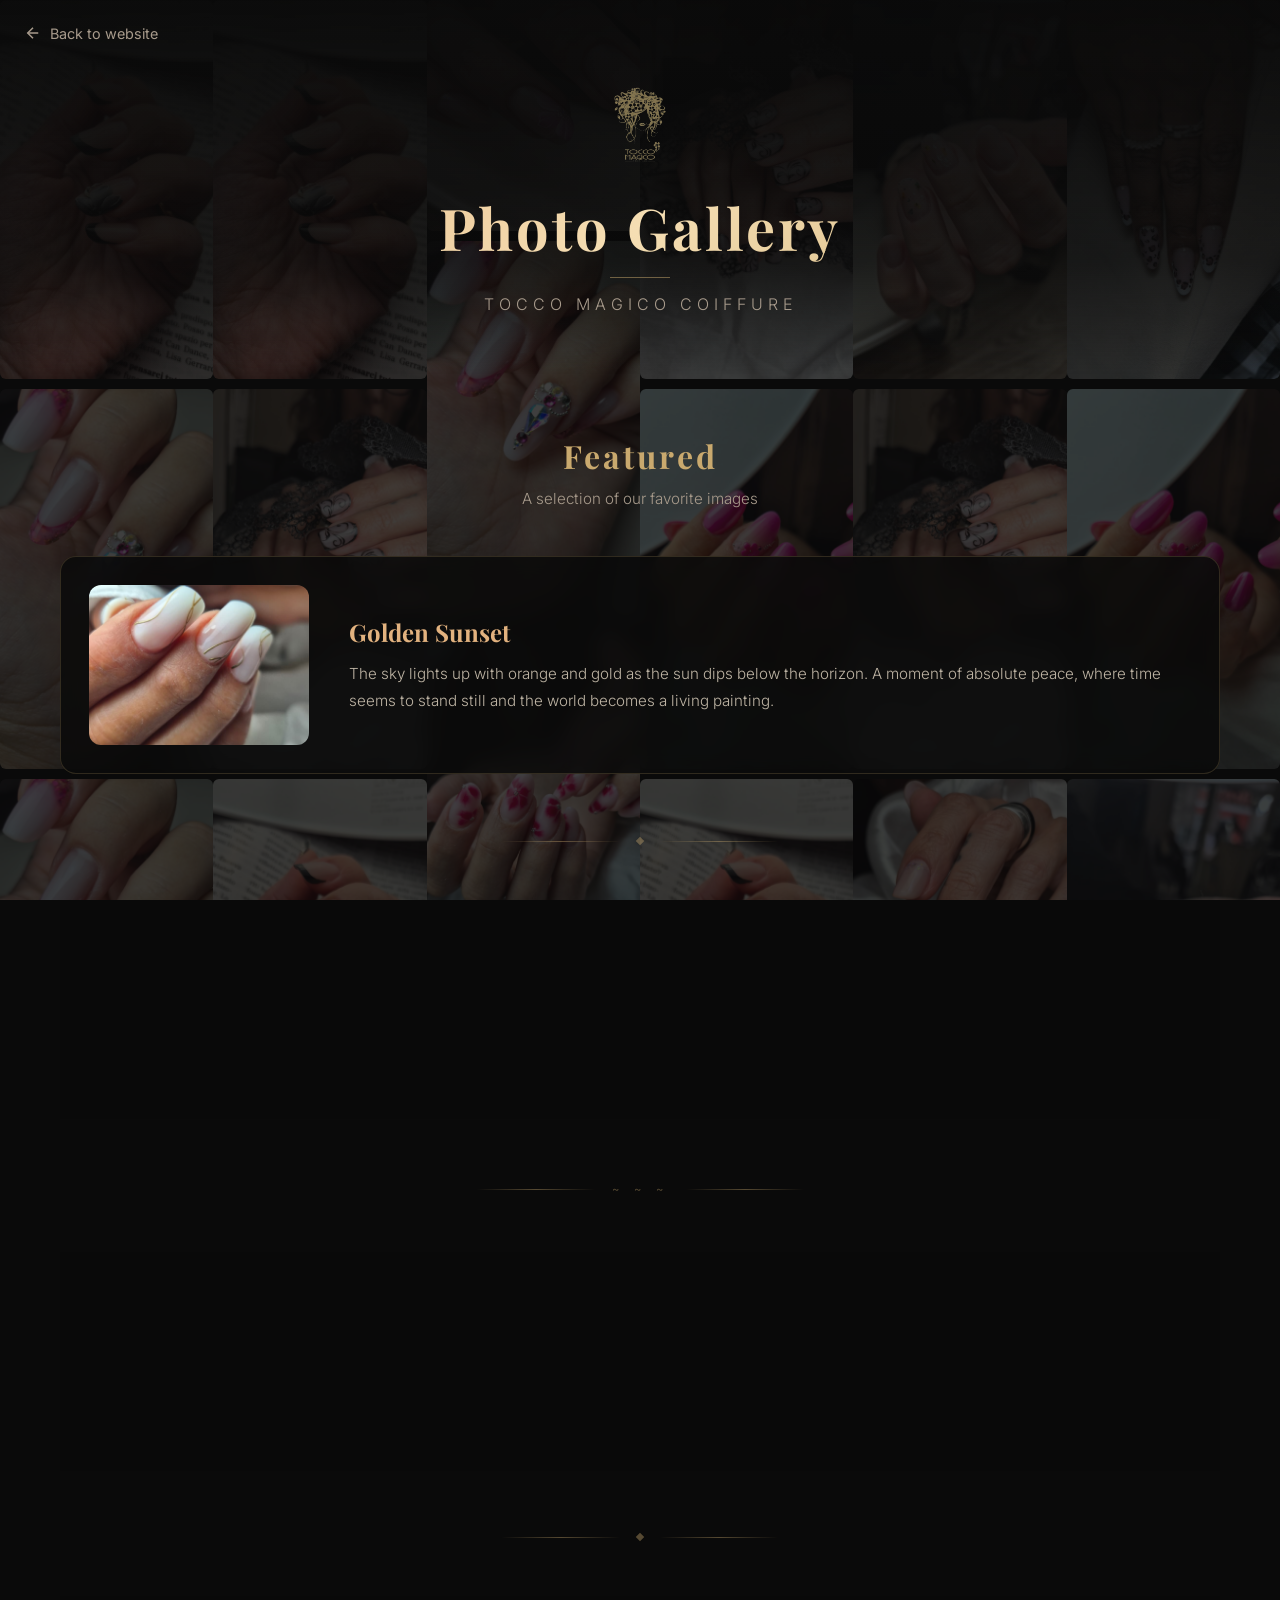
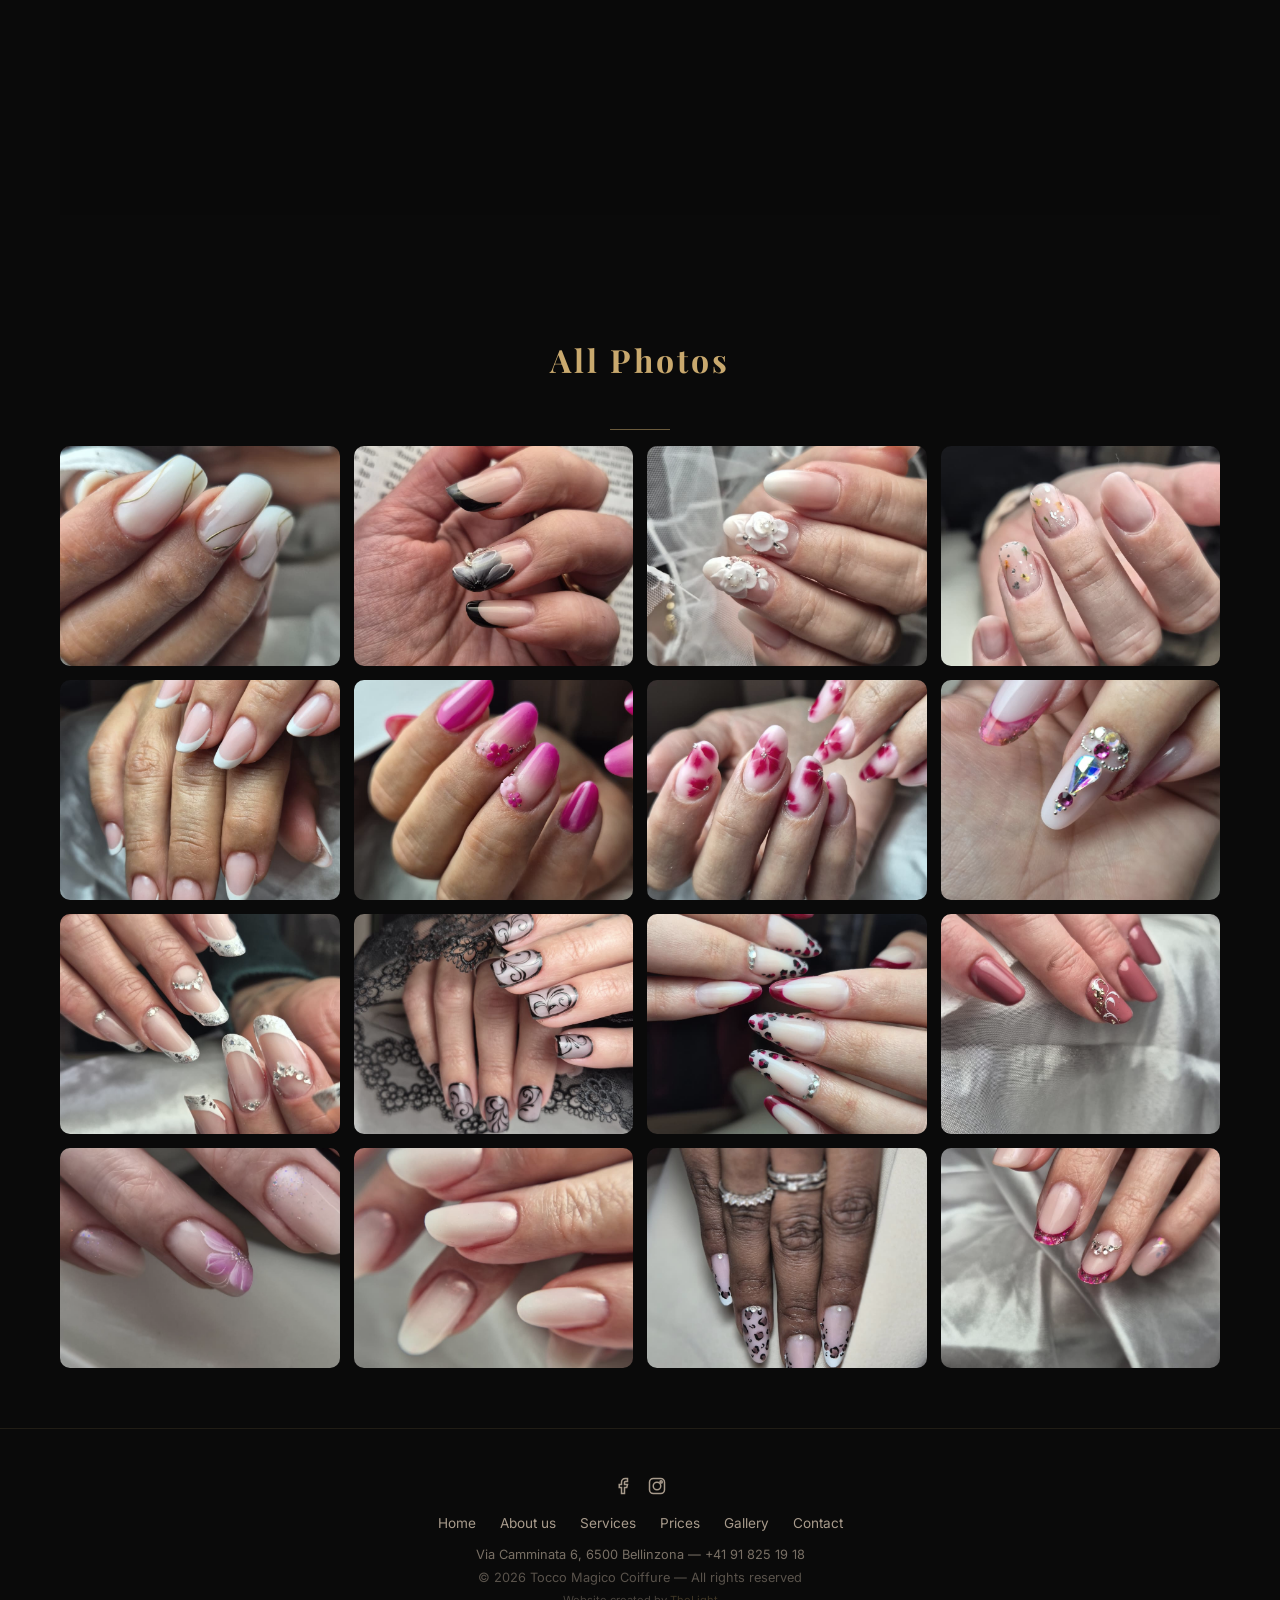
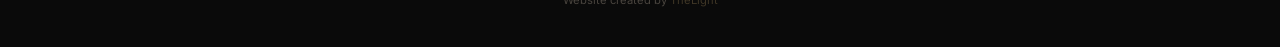
==== index.html @ 4f3b4fbc "Update index.html" ====
<!DOCTYPE html>
<html lang="it">
<head>
<meta charset="UTF-8">
<meta name="viewport" content="width=device-width, initial-scale=1.0">
<title>Tocco Magico — Galleria Foto</title>
<meta name="description" content="Galleria fotografica di Tocco Magico Coiffure a Bellinzona. Scopri i nostri lavori, tagli, colori e acconciature.">
<link rel="icon" type="image/png" sizes="32x32" href="IMG/favicon-32.png">
<link rel="icon" type="image/png" href="IMG/favicon.png">
<style>
  @import url('https://fonts.googleapis.com/css2?family=Playfair+Display:wght@400;700&family=Inter:wght@300;400;600&display=swap');

  :root {
    --primary: #c9a96e;
    --primary-light: #e2b27f;
    --bg-dark: #0a0a0a;
    --text-light: #f0ece2;
    --text-muted: #a89b8c;
    --card-bg: rgba(10,10,10,0.85);
    --border-gold: rgba(201,169,110,0.2);
  }

  * { margin: 0; padding: 0; box-sizing: border-box; }

  html { scroll-behavior: smooth; }

  body {
    background: var(--bg-dark);
    color: var(--text-light);
    font-family: 'Inter', sans-serif;
    overflow-x: hidden;
  }

  a { color: var(--primary); text-decoration: none; }
  a:hover { color: var(--primary-light); }

  /* ── SFONDO ANIMATO CONTINUO ── */
  .bg-scroll {
    position: fixed;
    top: 0; left: 0;
    width: 100%; height: 100%;
    z-index: 0;
    overflow: hidden;
    opacity: 0.22;
  }

  .bg-scroll .col {
    position: absolute;
    top: 0;
    display: flex;
    flex-direction: column;
    gap: 10px;
  }

  .bg-scroll .col .scroll-track {
    display: flex;
    flex-direction: column;
    gap: 10px;
    animation: cascadeDown linear infinite;
  }

  .bg-scroll .col .scroll-track img {
    width: 100%;
    border-radius: 6px;
    display: block;
  }

  @keyframes cascadeDown {
    0%   { transform: translateY(0); }
    100% { transform: translateY(-50%); }
  }

  /* ── HEADER ── */
  header {
    position: relative;
    z-index: 10;
    text-align: center;
    padding: 80px 20px 60px;
    background: linear-gradient(180deg, rgba(10,10,10,0.97) 0%, rgba(10,10,10,0.6) 70%, transparent 100%);
  }

  .back-link {
    position: absolute;
    top: 24px;
    left: 24px;
    display: inline-flex;
    align-items: center;
    gap: 8px;
    font-size: 0.9rem;
    font-weight: 400;
    color: var(--text-muted);
    transition: color 0.3s ease;
    z-index: 20;
  }

  .back-link:hover { color: var(--primary-light); }

  .back-link svg {
    width: 18px;
    height: 18px;
    transition: transform 0.3s ease;
  }

  .back-link:hover svg { transform: translateX(-3px); }

  header .logo-sm {
    width: 60px;
    margin-bottom: 16px;
    opacity: 0.8;
  }

  header h1 {
    font-family: 'Playfair Display', serif;
    font-size: 3.6rem;
    letter-spacing: 3px;
    background: linear-gradient(135deg, var(--primary-light), #f5deb3, var(--primary));
    -webkit-background-clip: text;
    -webkit-text-fill-color: transparent;
    background-clip: text;
    margin-bottom: 12px;
  }

  header p {
    font-size: 1rem;
    font-weight: 300;
    color: var(--text-muted);
    letter-spacing: 5px;
    text-transform: uppercase;
  }

  /* ── SEZIONE FEATURED ── */
  .featured {
    position: relative;
    z-index: 10;
    max-width: 1200px;
    margin: 0 auto;
    padding: 60px 20px 20px;
  }

  .section-title {
    font-family: 'Playfair Display', serif;
    font-size: 2rem;
    color: var(--primary);
    margin-bottom: 48px;
    text-align: center;
    letter-spacing: 3px;
  }

  .section-divider {
    display: block;
    width: 60px;
    height: 1px;
    background: var(--primary);
    margin: 0 auto 16px;
    opacity: 0.5;
  }

  .section-subtitle {
    text-align: center;
    color: var(--text-muted);
    font-size: 0.95rem;
    font-weight: 300;
    margin-top: -36px;
    margin-bottom: 48px;
  }

  .card {
    display: flex;
    align-items: center;
    gap: 40px;
    margin-bottom: 64px;
    background: var(--card-bg);
    border: 1px solid var(--border-gold);
    border-radius: 16px;
    padding: 28px;
    backdrop-filter: blur(10px);
    transition: transform 0.4s ease, box-shadow 0.4s ease;
  }

  .card:hover {
    transform: translateY(-4px);
    box-shadow: 0 20px 60px rgba(201,169,110,0.1);
  }

  .card:nth-child(even) { flex-direction: row-reverse; }

  .card img {
    width: 220px;
    height: 160px;
    object-fit: cover;
    border-radius: 12px;
    flex-shrink: 0;
  }

  .card-text h3 {
    font-family: 'Playfair Display', serif;
    font-size: 1.5rem;
    color: var(--primary-light);
    margin-bottom: 12px;
  }

  .card-text p {
    font-weight: 300;
    line-height: 1.8;
    color: #bfb5a5;
    font-size: 0.95rem;
  }

  /* ── SEPARATORI TRA LE CARD ── */
  .card-separator {
    display: flex;
    align-items: center;
    justify-content: center;
    gap: 16px;
    margin: 8px 0 56px;
    opacity: 0.4;
  }

  .card-separator .sep-line {
    flex: 1;
    max-width: 120px;
    height: 1px;
    background: linear-gradient(90deg, transparent, var(--primary), transparent);
  }

  .card-separator .sep-icon {
    color: var(--primary);
    font-size: 0.7rem;
    letter-spacing: 6px;
    text-transform: uppercase;
    font-family: 'Inter', sans-serif;
  }

  .card-separator .sep-diamond {
    width: 6px;
    height: 6px;
    background: var(--primary);
    transform: rotate(45deg);
    flex-shrink: 0;
  }

  /* ── SEZIONE GRIGLIA ── */
  .grid-section {
    position: relative;
    z-index: 10;
    max-width: 1200px;
    margin: 0 auto;
    padding: 40px 20px 60px;
  }

  .grid {
    display: grid;
    grid-template-columns: repeat(auto-fill, minmax(250px, 1fr));
    gap: 14px;
  }

  .grid img {
    width: 100%;
    height: 220px;
    object-fit: cover;
    border-radius: 10px;
    cursor: pointer;
    transition: transform 0.3s ease, filter 0.3s ease;
    filter: saturate(0.8);
  }

  .grid img:hover {
    transform: scale(1.03);
    filter: saturate(1.1);
  }

  /* ── LIGHTBOX ── */
  .lightbox {
    display: none;
    position: fixed;
    top: 0; left: 0;
    width: 100%; height: 100%;
    background: rgba(0,0,0,0.92);
    z-index: 1000;
    justify-content: center;
    align-items: center;
    cursor: pointer;
  }

  .lightbox.active { display: flex; }

  .lightbox img {
    max-width: 90%;
    max-height: 90vh;
    border-radius: 8px;
    box-shadow: 0 0 60px rgba(0,0,0,0.5);
  }

  .lightbox-close {
    position: absolute;
    top: 24px;
    right: 32px;
    background: none;
    border: none;
    color: var(--text-light);
    font-size: 2.4rem;
    cursor: pointer;
    line-height: 1;
    transition: color 0.3s ease;
  }

  .lightbox-close:hover { color: var(--primary); }

  /* ── FOOTER ── */
  footer {
    position: relative;
    z-index: 10;
    text-align: center;
    padding: 48px 20px 32px;
    border-top: 1px solid rgba(201,169,110,0.12);
    background: rgba(10,10,10,0.9);
  }

  footer p {
    font-size: 0.8rem;
    color: var(--text-muted);
    opacity: 0.7;
    margin-bottom: 8px;
  }

  footer .footer-links {
    display: flex;
    justify-content: center;
    gap: 24px;
    margin: 16px 0;
    flex-wrap: wrap;
  }

  footer .footer-links a {
    font-size: 0.85rem;
    color: var(--text-muted);
    transition: color 0.3s ease;
  }

  footer .footer-links a:hover { color: var(--primary-light); }

  footer .social-links {
    display: flex;
    justify-content: center;
    gap: 16px;
    margin-bottom: 16px;
  }

  footer .social-links a {
    color: var(--text-muted);
    transition: color 0.3s ease;
  }

  footer .social-links a:hover { color: var(--primary); }

  /* ── LANG SELECTOR ── */
  .lang-selector { display:flex; gap:4px; align-items:center; justify-content:center; margin-top:20px; }
  .lang-btn {
    background: rgba(255,255,255,0.06);
    border: 1px solid rgba(255,255,255,0.1);
    color: var(--text-muted);
    font-size: 0.75rem;
    padding: 5px 10px;
    border-radius: 50px;
    cursor: pointer;
    transition: all 0.3s ease;
  }
  .lang-btn:hover { border-color: var(--primary); color: var(--primary); }
  .lang-btn.active { background: rgba(201,169,110,0.15); border-color: var(--primary); color: var(--primary); }

  /* ── RESPONSIVE ── */
  @media (max-width: 768px) {
    header h1 { font-size: 2.2rem; }
    header { padding: 100px 20px 40px; }
    .card { flex-direction: column !important; padding: 16px; gap: 20px; }
    .card img { width: 100%; height: 180px; }
    .back-link { top: 16px; left: 16px; }
  }
</style>
</head>
<body>

<!-- SFONDO ANIMATO -->
<div class="bg-scroll" id="bgScroll"></div>

<!-- HEADER -->
<header>
  <a href="index.html#gallery" class="back-link">
    <svg viewBox="0 0 24 24" fill="none" stroke="currentColor" stroke-width="2"><path d="M19 12H5"/><polyline points="12 19 5 12 12 5"/></svg>
    <span data-i18n="gallery_back">Torna al sito</span>
  </a>
  <img src="IMG/logo-gold.png" alt="Tocco Magico" class="logo-sm">
  <h1 data-i18n="gallery_page_title">Galleria Foto</h1>
  <span class="section-divider"></span>
  <p data-i18n="gallery_subtitle">Tocco Magico Coiffure</p>
</header>

<!-- FOTO IN EVIDENZA -->
<section class="featured">
  <h2 class="section-title" data-i18n="gallery_featured_title">In Evidenza</h2>
  <p class="section-subtitle" data-i18n="gallery_featured_desc">Una selezione delle nostre immagini preferite</p>

  <div class="card">
    <img src="IMG/tramonto-01.jpg" alt="Tramonto dorato">
    <div class="card-text">
      <h3 data-i18n="gallery_card1_title">Tramonto Dorato</h3>
      <p data-i18n="gallery_card1_desc">Il cielo si accende di arancione e oro mentre il sole scende oltre l'orizzonte.
         Un momento di pace assoluta, dove il tempo sembra fermarsi e il mondo
         diventa un dipinto vivente.</p>
    </div>
  </div>

  <div class="card-separator">
    <span class="sep-line"></span>
    <span class="sep-diamond"></span>
    <span class="sep-line"></span>
  </div>

  <div class="card">
    <img src="IMG/mare-azzurro-04.jpg" alt="Mare azzurro">
    <div class="card-text">
      <h3 data-i18n="gallery_card2_title">Mare Azzurro Infinito</h3>
      <p data-i18n="gallery_card2_desc">L'acqua cristallina si fonde con il cielo in un infinito di blu.
         Il rumore delle onde racconta storie antiche di vento e sale,
         regalando una serenità che solo il mare sa dare.</p>
    </div>
  </div>

  <div class="card-separator">
    <span class="sep-line"></span>
    <span class="sep-icon">~ ~ ~</span>
    <span class="sep-line"></span>
  </div>

  <div class="card">
    <img src="IMG/cielo-stellato-10.jpg" alt="Cielo stellato">
    <div class="card-text">
      <h3 data-i18n="gallery_card3_title">Cielo Stellato</h3>
      <p data-i18n="gallery_card3_desc">Migliaia di stelle punteggiano il buio della notte come diamanti sparsi
         su velluto nero. Ogni luce è un universo lontano, un promemoria
         di quanto siamo piccoli e quanto sia immenso il cosmo.</p>
    </div>
  </div>

  <div class="card-separator">
    <span class="sep-line"></span>
    <span class="sep-diamond"></span>
    <span class="sep-line"></span>
  </div>

  <div class="card">
    <img src="IMG/bosco-verde-08.jpg" alt="Bosco verde">
    <div class="card-text">
      <h3 data-i18n="gallery_card4_title">Nel Cuore del Bosco</h3>
      <p data-i18n="gallery_card4_desc">I raggi di sole filtrano tra le fronde, creando danze di luce e ombra
         sul sentiero. L'aria profuma di muschio e terra bagnata,
         un rifugio naturale lontano dal rumore del mondo.</p>
    </div>
  </div>
</section>

<!-- GRIGLIA TUTTE LE FOTO -->
<section class="grid-section">
  <h2 class="section-title" data-i18n="gallery_grid_title">Tutte le Foto</h2>
  <span class="section-divider"></span>
  <div class="grid" id="grid"></div>
</section>

<!-- LIGHTBOX -->
<div class="lightbox" id="lightbox">
  <button class="lightbox-close" aria-label="Chiudi">&times;</button>
  <img id="lightboxImg" src="" alt="Ingrandita">
</div>

<!-- FOOTER -->
<footer>
  <div class="social-links">
    <a href="https://www.facebook.com/toccomagicocoiffure" target="_blank" rel="noopener" aria-label="Facebook">
      <svg width="18" height="18" viewBox="0 0 24 24" fill="none" stroke="currentColor" stroke-width="2"><path d="M18 2h-3a5 5 0 0 0-5 5v3H7v4h3v8h4v-8h3l1-4h-4V7a1 1 0 0 1 1-1h3z"/></svg>
    </a>
    <a href="https://www.instagram.com/toccomagicocoiffure" target="_blank" rel="noopener" aria-label="Instagram">
      <svg width="18" height="18" viewBox="0 0 24 24" fill="none" stroke="currentColor" stroke-width="2"><rect x="2" y="2" width="20" height="20" rx="5"/><circle cx="12" cy="12" r="5"/><circle cx="17.5" cy="6.5" r="1.5"/></svg>
    </a>
  </div>
  <div class="footer-links">
    <a href="index.html" data-i18n="footer_home">Home</a>
    <a href="index.html#about" data-i18n="footer_about">Chi siamo</a>
    <a href="index.html#services" data-i18n="footer_services">Servizi</a>
    <a href="listing/listino.html" data-i18n="footer_price">Listino</a>
    <a href="index.html#gallery" data-i18n="footer_gallery">Galleria</a>
    <a href="index.html#contact" data-i18n="footer_contact">Contatti</a>
  </div>
  <p>Via Camminata 6, 6500 Bellinzona — +41 91 825 19 18</p>
  <p style="opacity:0.5;" data-i18n="footer_rights_copy">&copy; 2026 Tocco Magico Coiffure — Tutti i diritti riservati</p>
  <p style="margin-top:8px;font-size:0.7rem;opacity:0.4;"><span data-i18n="footer_credit">Sito creato da</span> <a href="https://thelight.ch" target="_blank" rel="noopener" style="color:var(--primary);opacity:0.7;">TheLight</a></p>
</footer>

<script>
  const photos = [
    'IMG/tramonto-01.jpg', 'IMG/paesaggio-02.jpg', 'IMG/citta-notte-03.jpg',
    'IMG/mare-azzurro-04.jpg', 'IMG/montagna-neve-05.jpg', 'IMG/fiore-rosa-06.jpg',
    'IMG/strada-sera-07.jpg', 'IMG/bosco-verde-08.jpg', 'IMG/lago-chiaro-09.jpg',
    'IMG/cielo-stellato-10.jpg', 'IMG/prato-sole-11.jpg', 'IMG/vecchio-ponte-12.jpg',
    'IMG/architettura-13.jpg', 'IMG/giardino-segreto-14.jpg', 'IMG/barca-riposo-15.jpg',
    'IMG/collina-dorata-16.jpg'
  ];

  function buildBgScroll() {
    const container = document.getElementById('bgScroll');
    const numCols = 6;
    const imgsPerSet = 10;

    for (let c = 0; c < numCols; c++) {
      const col = document.createElement('div');
      col.className = 'col';
      col.style.left = (c * (100 / numCols)) + '%';
      col.style.width = (100 / numCols) + '%';

      const track = document.createElement('div');
      track.className = 'scroll-track';
      track.style.animationDuration = (22 + Math.random() * 16) + 's';
      track.style.animationDelay = (-Math.random() * 30) + 's';

      const imgs = [];
      for (let i = 0; i < imgsPerSet; i++) {
        imgs.push(photos[Math.floor(Math.random() * photos.length)]);
      }

      imgs.forEach(src => {
        const img = document.createElement('img');
        img.src = src;
        track.appendChild(img);
      });

      imgs.forEach(src => {
        const img = document.createElement('img');
        img.src = src;
        track.appendChild(img);
      });

      col.appendChild(track);
      container.appendChild(col);
    }
  }

  function buildGrid() {
    const grid = document.getElementById('grid');
    photos.forEach(p => {
      const img = document.createElement('img');
      img.src = p;
      img.alt = p.replace('.jpg','').replace(/-/g,' ');
      img.loading = 'lazy';
      img.onclick = () => {
        document.getElementById('lightboxImg').src = p;
        document.getElementById('lightbox').classList.add('active');
      };
      grid.appendChild(img);
    });
  }

  document.getElementById('lightbox').addEventListener('click', function(e) {
    if (e.target !== document.getElementById('lightboxImg')) {
      this.classList.remove('active');
    }
  });

  buildBgScroll();
  buildGrid();
</script>
<script src="assets/js/lang.js"></script>
</body>
</html>
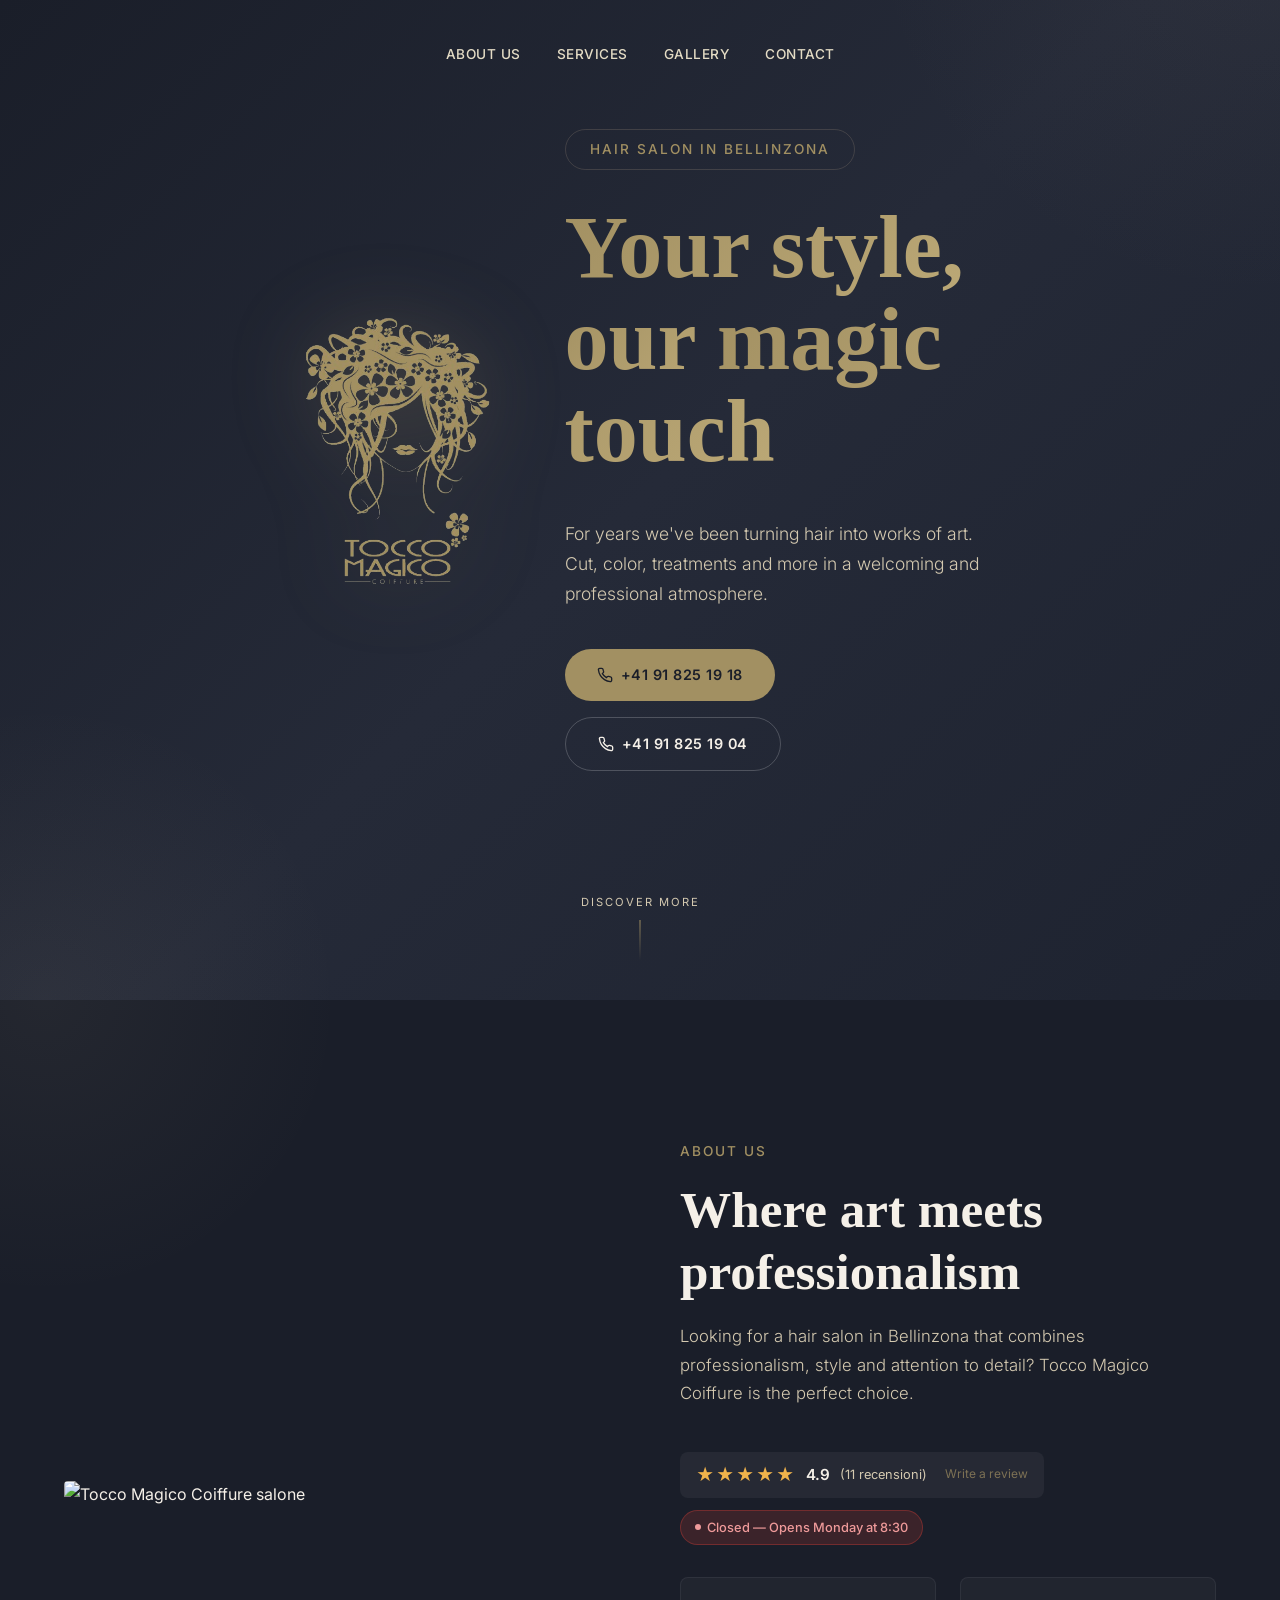
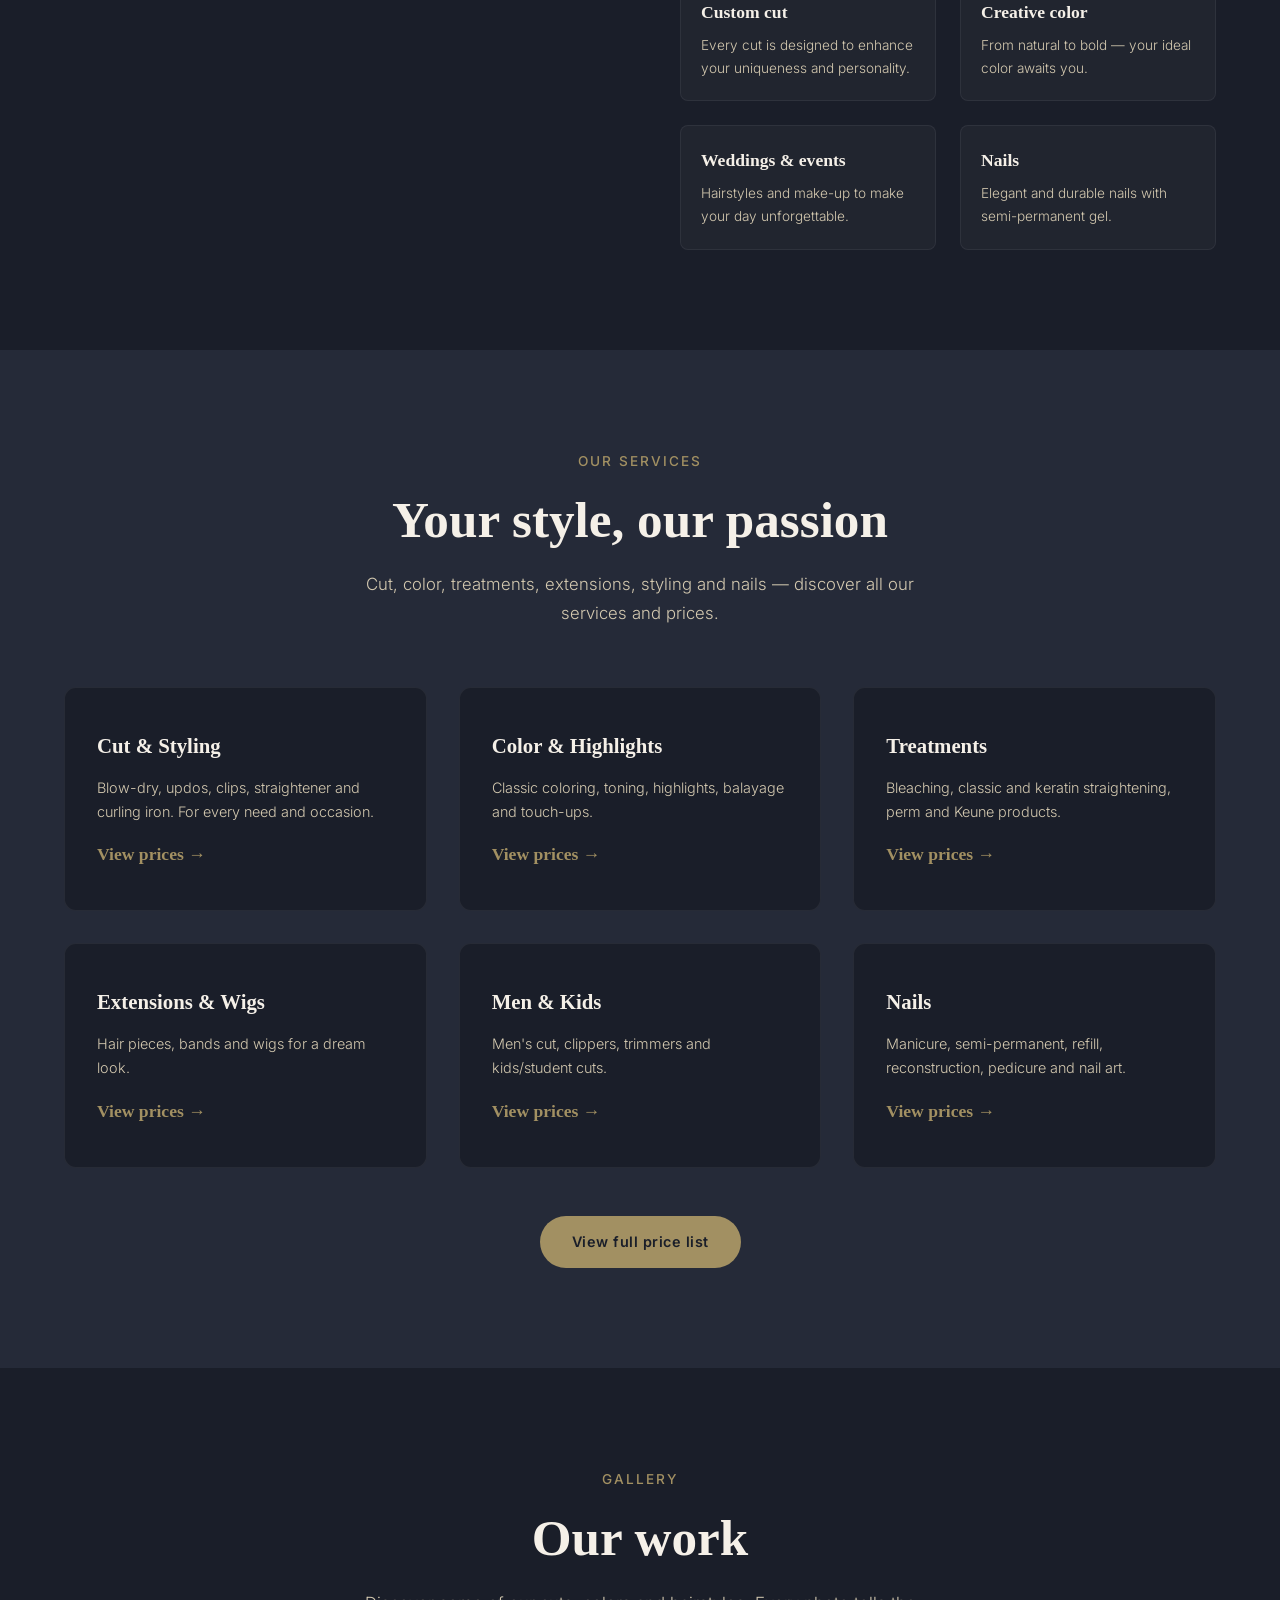
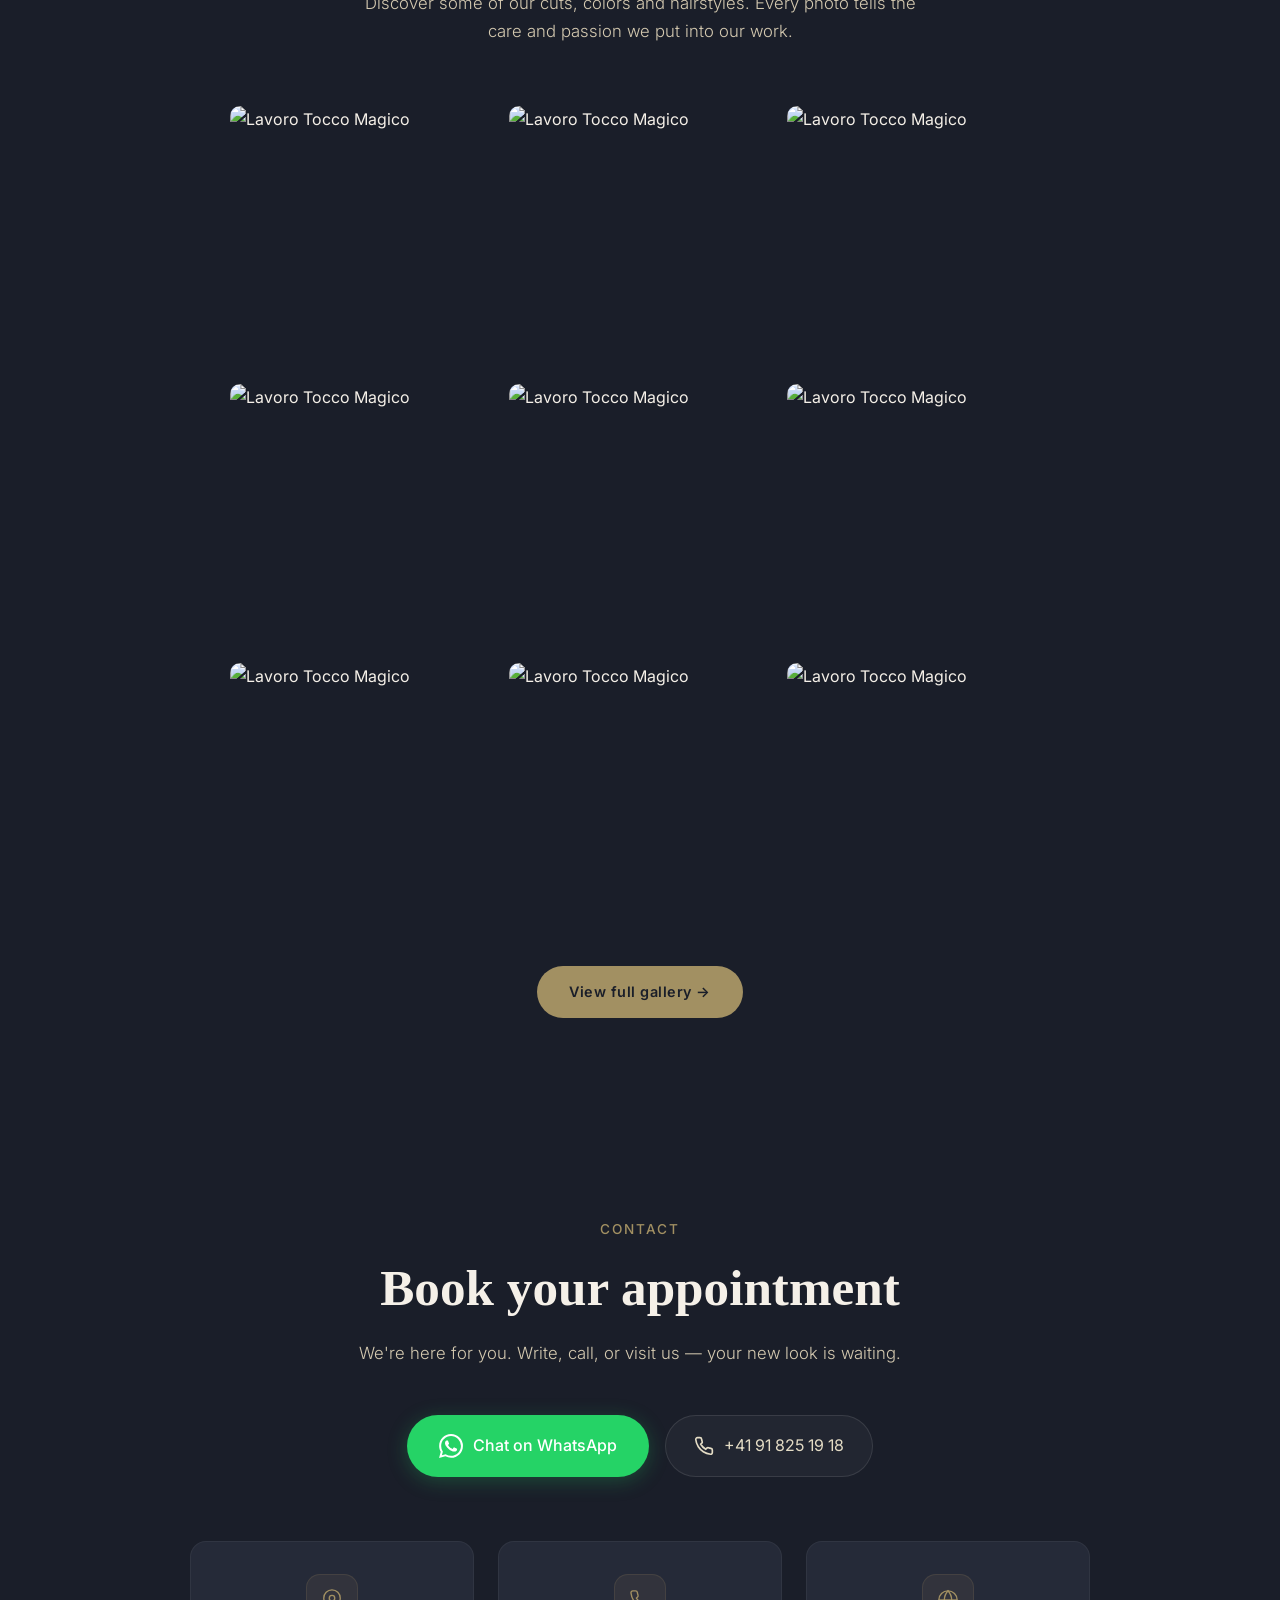
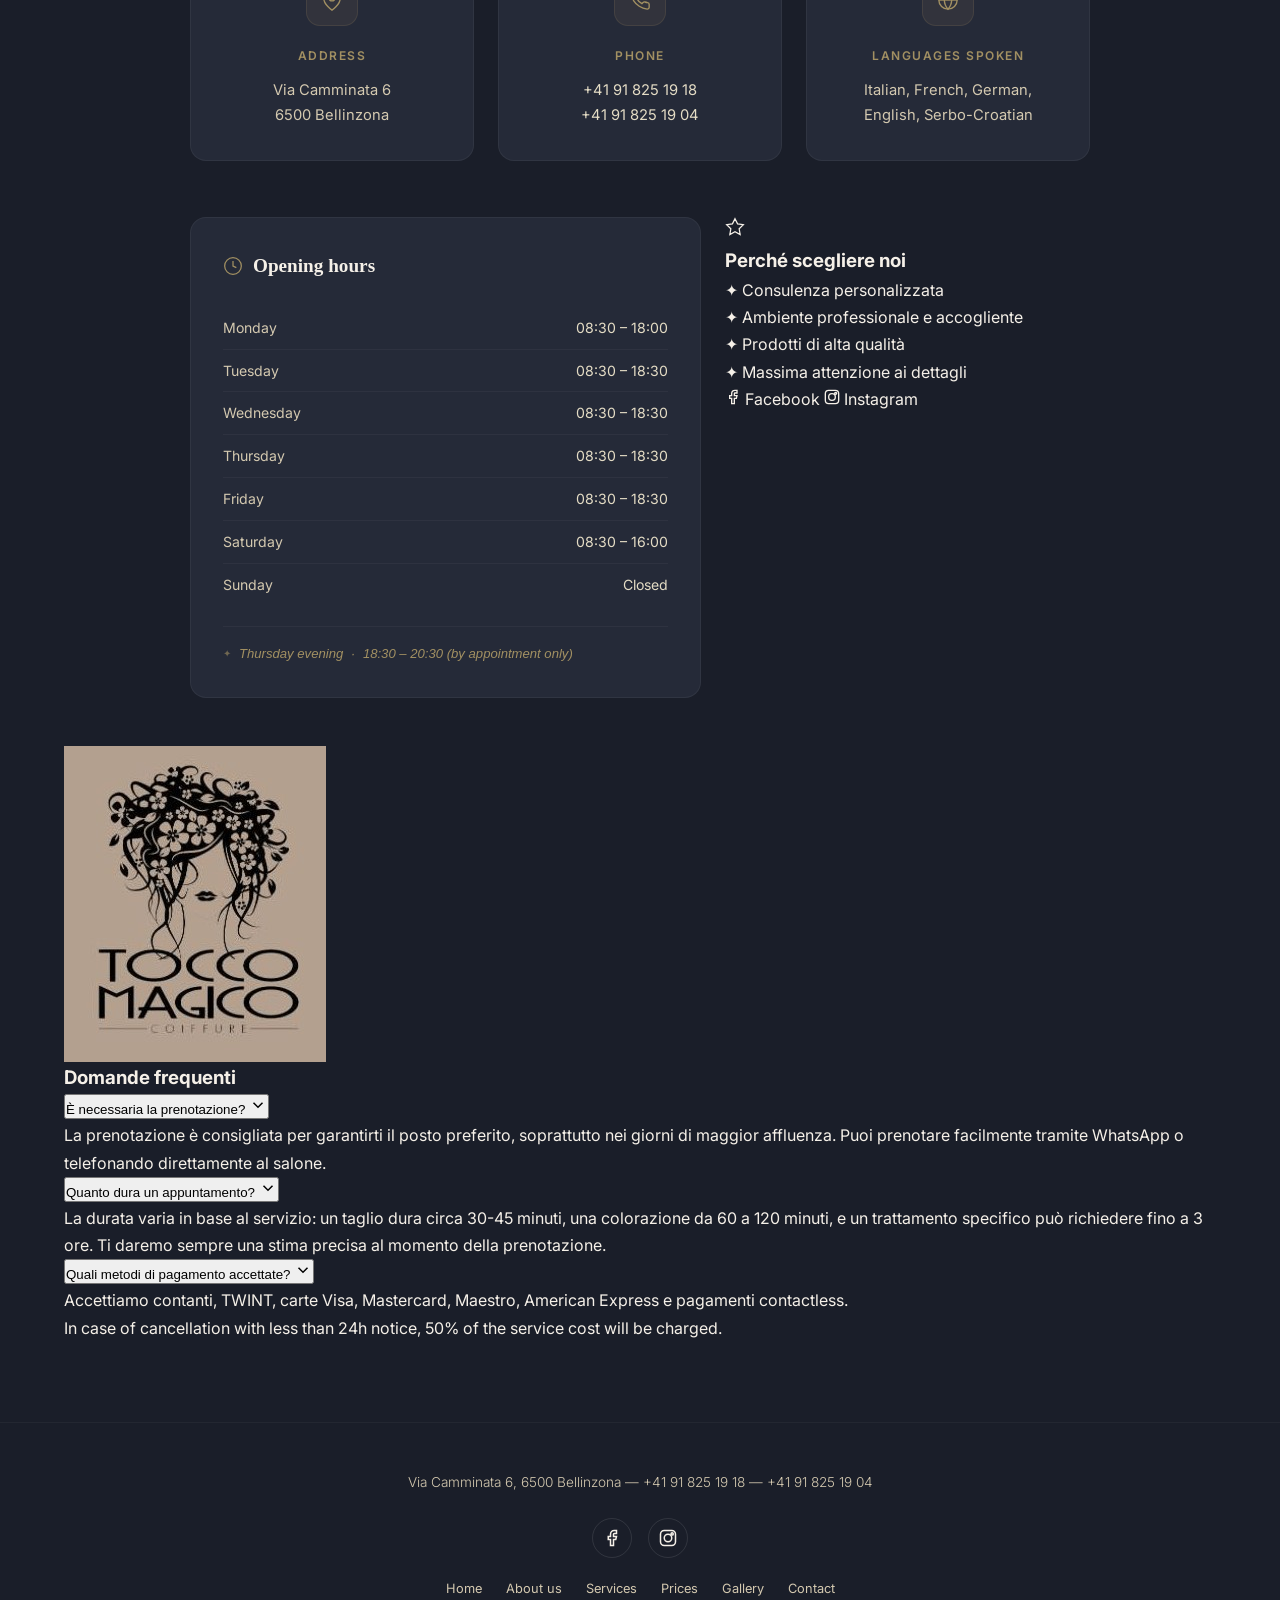
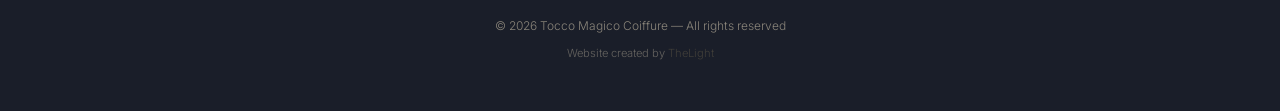
==== commit 31b721b1: "Update index.html" ====
--- a/index.html
+++ b/index.html
@@ -1,572 +1,394 @@
 <!DOCTYPE html>
 <html lang="it">
 <head>
-<meta charset="UTF-8">
-<meta name="viewport" content="width=device-width, initial-scale=1.0">
-<title>Tocco Magico — Galleria Foto</title>
-<meta name="description" content="Galleria fotografica di Tocco Magico Coiffure a Bellinzona. Scopri i nostri lavori, tagli, colori e acconciature.">
-<link rel="icon" type="image/png" sizes="32x32" href="IMG/favicon-32.png">
-<link rel="icon" type="image/png" href="IMG/favicon.png">
-<style>
-  @import url('https://fonts.googleapis.com/css2?family=Playfair+Display:wght@400;700&family=Inter:wght@300;400;600&display=swap');
-
-  :root {
-    --primary: #c9a96e;
-    --primary-light: #e2b27f;
-    --bg-dark: #0a0a0a;
-    --text-light: #f0ece2;
-    --text-muted: #a89b8c;
-    --card-bg: rgba(10,10,10,0.85);
-    --border-gold: rgba(201,169,110,0.2);
-  }
-
-  * { margin: 0; padding: 0; box-sizing: border-box; }
-
-  html { scroll-behavior: smooth; }
-
-  body {
-    background: var(--bg-dark);
-    color: var(--text-light);
-    font-family: 'Inter', sans-serif;
-    overflow-x: hidden;
-  }
-
-  a { color: var(--primary); text-decoration: none; }
-  a:hover { color: var(--primary-light); }
-
-  /* ── SFONDO ANIMATO CONTINUO ── */
-  .bg-scroll {
-    position: fixed;
-    top: 0; left: 0;
-    width: 100%; height: 100%;
-    z-index: 0;
-    overflow: hidden;
-    opacity: 0.22;
-  }
-
-  .bg-scroll .col {
-    position: absolute;
-    top: 0;
-    display: flex;
-    flex-direction: column;
-    gap: 10px;
-  }
-
-  .bg-scroll .col .scroll-track {
-    display: flex;
-    flex-direction: column;
-    gap: 10px;
-    animation: cascadeDown linear infinite;
-  }
-
-  .bg-scroll .col .scroll-track img {
-    width: 100%;
-    border-radius: 6px;
-    display: block;
-  }
-
-  @keyframes cascadeDown {
-    0%   { transform: translateY(0); }
-    100% { transform: translateY(-50%); }
-  }
-
-  /* ── HEADER ── */
-  header {
-    position: relative;
-    z-index: 10;
-    text-align: center;
-    padding: 80px 20px 60px;
-    background: linear-gradient(180deg, rgba(10,10,10,0.97) 0%, rgba(10,10,10,0.6) 70%, transparent 100%);
-  }
-
-  .back-link {
-    position: absolute;
-    top: 24px;
-    left: 24px;
-    display: inline-flex;
-    align-items: center;
-    gap: 8px;
-    font-size: 0.9rem;
-    font-weight: 400;
-    color: var(--text-muted);
-    transition: color 0.3s ease;
-    z-index: 20;
-  }
-
-  .back-link:hover { color: var(--primary-light); }
-
-  .back-link svg {
-    width: 18px;
-    height: 18px;
-    transition: transform 0.3s ease;
-  }
-
-  .back-link:hover svg { transform: translateX(-3px); }
-
-  header .logo-sm {
-    width: 60px;
-    margin-bottom: 16px;
-    opacity: 0.8;
-  }
-
-  header h1 {
-    font-family: 'Playfair Display', serif;
-    font-size: 3.6rem;
-    letter-spacing: 3px;
-    background: linear-gradient(135deg, var(--primary-light), #f5deb3, var(--primary));
-    -webkit-background-clip: text;
-    -webkit-text-fill-color: transparent;
-    background-clip: text;
-    margin-bottom: 12px;
-  }
-
-  header p {
-    font-size: 1rem;
-    font-weight: 300;
-    color: var(--text-muted);
-    letter-spacing: 5px;
-    text-transform: uppercase;
-  }
-
-  /* ── SEZIONE FEATURED ── */
-  .featured {
-    position: relative;
-    z-index: 10;
-    max-width: 1200px;
-    margin: 0 auto;
-    padding: 60px 20px 20px;
-  }
-
-  .section-title {
-    font-family: 'Playfair Display', serif;
-    font-size: 2rem;
-    color: var(--primary);
-    margin-bottom: 48px;
-    text-align: center;
-    letter-spacing: 3px;
-  }
-
-  .section-divider {
-    display: block;
-    width: 60px;
-    height: 1px;
-    background: var(--primary);
-    margin: 0 auto 16px;
-    opacity: 0.5;
-  }
-
-  .section-subtitle {
-    text-align: center;
-    color: var(--text-muted);
-    font-size: 0.95rem;
-    font-weight: 300;
-    margin-top: -36px;
-    margin-bottom: 48px;
-  }
-
-  .card {
-    display: flex;
-    align-items: center;
-    gap: 40px;
-    margin-bottom: 64px;
-    background: var(--card-bg);
-    border: 1px solid var(--border-gold);
-    border-radius: 16px;
-    padding: 28px;
-    backdrop-filter: blur(10px);
-    transition: transform 0.4s ease, box-shadow 0.4s ease;
-  }
-
-  .card:hover {
-    transform: translateY(-4px);
-    box-shadow: 0 20px 60px rgba(201,169,110,0.1);
-  }
-
-  .card:nth-child(even) { flex-direction: row-reverse; }
-
-  .card img {
-    width: 220px;
-    height: 160px;
-    object-fit: cover;
-    border-radius: 12px;
-    flex-shrink: 0;
-  }
-
-  .card-text h3 {
-    font-family: 'Playfair Display', serif;
-    font-size: 1.5rem;
-    color: var(--primary-light);
-    margin-bottom: 12px;
-  }
-
-  .card-text p {
-    font-weight: 300;
-    line-height: 1.8;
-    color: #bfb5a5;
-    font-size: 0.95rem;
-  }
-
-  /* ── SEPARATORI TRA LE CARD ── */
-  .card-separator {
-    display: flex;
-    align-items: center;
-    justify-content: center;
-    gap: 16px;
-    margin: 8px 0 56px;
-    opacity: 0.4;
-  }
-
-  .card-separator .sep-line {
-    flex: 1;
-    max-width: 120px;
-    height: 1px;
-    background: linear-gradient(90deg, transparent, var(--primary), transparent);
-  }
-
-  .card-separator .sep-icon {
-    color: var(--primary);
-    font-size: 0.7rem;
-    letter-spacing: 6px;
-    text-transform: uppercase;
-    font-family: 'Inter', sans-serif;
-  }
-
-  .card-separator .sep-diamond {
-    width: 6px;
-    height: 6px;
-    background: var(--primary);
-    transform: rotate(45deg);
-    flex-shrink: 0;
-  }
-
-  /* ── SEZIONE GRIGLIA ── */
-  .grid-section {
-    position: relative;
-    z-index: 10;
-    max-width: 1200px;
-    margin: 0 auto;
-    padding: 40px 20px 60px;
-  }
-
-  .grid {
-    display: grid;
-    grid-template-columns: repeat(auto-fill, minmax(250px, 1fr));
-    gap: 14px;
-  }
-
-  .grid img {
-    width: 100%;
-    height: 220px;
-    object-fit: cover;
-    border-radius: 10px;
-    cursor: pointer;
-    transition: transform 0.3s ease, filter 0.3s ease;
-    filter: saturate(0.8);
-  }
-
-  .grid img:hover {
-    transform: scale(1.03);
-    filter: saturate(1.1);
-  }
-
-  /* ── LIGHTBOX ── */
-  .lightbox {
-    display: none;
-    position: fixed;
-    top: 0; left: 0;
-    width: 100%; height: 100%;
-    background: rgba(0,0,0,0.92);
-    z-index: 1000;
-    justify-content: center;
-    align-items: center;
-    cursor: pointer;
-  }
-
-  .lightbox.active { display: flex; }
-
-  .lightbox img {
-    max-width: 90%;
-    max-height: 90vh;
-    border-radius: 8px;
-    box-shadow: 0 0 60px rgba(0,0,0,0.5);
-  }
-
-  .lightbox-close {
-    position: absolute;
-    top: 24px;
-    right: 32px;
-    background: none;
-    border: none;
-    color: var(--text-light);
-    font-size: 2.4rem;
-    cursor: pointer;
-    line-height: 1;
-    transition: color 0.3s ease;
-  }
-
-  .lightbox-close:hover { color: var(--primary); }
-
-  /* ── FOOTER ── */
-  footer {
-    position: relative;
-    z-index: 10;
-    text-align: center;
-    padding: 48px 20px 32px;
-    border-top: 1px solid rgba(201,169,110,0.12);
-    background: rgba(10,10,10,0.9);
-  }
-
-  footer p {
-    font-size: 0.8rem;
-    color: var(--text-muted);
-    opacity: 0.7;
-    margin-bottom: 8px;
-  }
-
-  footer .footer-links {
-    display: flex;
-    justify-content: center;
-    gap: 24px;
-    margin: 16px 0;
-    flex-wrap: wrap;
-  }
-
-  footer .footer-links a {
-    font-size: 0.85rem;
-    color: var(--text-muted);
-    transition: color 0.3s ease;
-  }
-
-  footer .footer-links a:hover { color: var(--primary-light); }
-
-  footer .social-links {
-    display: flex;
-    justify-content: center;
-    gap: 16px;
-    margin-bottom: 16px;
-  }
-
-  footer .social-links a {
-    color: var(--text-muted);
-    transition: color 0.3s ease;
-  }
-
-  footer .social-links a:hover { color: var(--primary); }
-
-  /* ── LANG SELECTOR ── */
-  .lang-selector { display:flex; gap:4px; align-items:center; justify-content:center; margin-top:20px; }
-  .lang-btn {
-    background: rgba(255,255,255,0.06);
-    border: 1px solid rgba(255,255,255,0.1);
-    color: var(--text-muted);
-    font-size: 0.75rem;
-    padding: 5px 10px;
-    border-radius: 50px;
-    cursor: pointer;
-    transition: all 0.3s ease;
-  }
-  .lang-btn:hover { border-color: var(--primary); color: var(--primary); }
-  .lang-btn.active { background: rgba(201,169,110,0.15); border-color: var(--primary); color: var(--primary); }
-
-  /* ── RESPONSIVE ── */
-  @media (max-width: 768px) {
-    header h1 { font-size: 2.2rem; }
-    header { padding: 100px 20px 40px; }
-    .card { flex-direction: column !important; padding: 16px; gap: 20px; }
-    .card img { width: 100%; height: 180px; }
-    .back-link { top: 16px; left: 16px; }
-  }
-</style>
+  <meta charset="UTF-8">
+  <meta name="viewport" content="width=device-width, initial-scale=1.0">
+  <title>Tocco Magico Coiffure — Coiffure a Bellinzona</title>
+  <meta name="description" content="Tocco Magico Coiffure a Bellinzona: taglio, colore, trattamenti, acconciature matrimonio e manicure gel.">
+  <link rel="icon" type="image/png" sizes="32x32" href="IMG/favicon-32.png">
+  <link rel="icon" type="image/png" href="IMG/favicon.png">
+  <link rel="apple-touch-icon" href="IMG/favicon.png">
+  <link rel="stylesheet" href="assets/css/style.css">
+  <style>
+    .lang-selector { display:flex; gap:4px; align-items:center; }
+    .lang-btn { background:none; border:1px solid rgba(255,255,255,0.1); color:var(--beige-dark); padding:4px 10px; border-radius:50px; cursor:pointer; font-size:0.72rem; transition:0.3s; letter-spacing:0.5px; }
+    .lang-btn:hover { border-color:var(--primary); color:var(--primary); }
+    .lang-btn.active { border-color:var(--primary); color:var(--primary); background:rgba(162,144,98,0.1); }
+    .nav-links .lang-selector { margin-left:12px; }
+    @media(max-width:768px) {
+      .nav-links .lang-selector { margin-left:0; margin-top:12px; justify-content:flex-start; }
+    }
+  </style>
 </head>
 <body>
 
-<!-- SFONDO ANIMATO -->
-<div class="bg-scroll" id="bgScroll"></div>
-
-<!-- HEADER -->
-<header>
-  <a href="index.html#gallery" class="back-link">
-    <svg viewBox="0 0 24 24" fill="none" stroke="currentColor" stroke-width="2"><path d="M19 12H5"/><polyline points="12 19 5 12 12 5"/></svg>
-    <span data-i18n="gallery_back">Torna al sito</span>
-  </a>
-  <img src="IMG/logo-gold.png" alt="Tocco Magico" class="logo-sm">
-  <h1 data-i18n="gallery_page_title">Galleria Foto</h1>
-  <span class="section-divider"></span>
-  <p data-i18n="gallery_subtitle">Tocco Magico Coiffure</p>
-</header>
-
-<!-- FOTO IN EVIDENZA -->
-<section class="featured">
-  <h2 class="section-title" data-i18n="gallery_featured_title">In Evidenza</h2>
-  <p class="section-subtitle" data-i18n="gallery_featured_desc">Una selezione delle nostre immagini preferite</p>
-
-  <div class="card">
-    <img src="IMG/tramonto-01.jpg" alt="Tramonto dorato">
-    <div class="card-text">
-      <h3 data-i18n="gallery_card1_title">Tramonto Dorato</h3>
-      <p data-i18n="gallery_card1_desc">Il cielo si accende di arancione e oro mentre il sole scende oltre l'orizzonte.
-         Un momento di pace assoluta, dove il tempo sembra fermarsi e il mondo
-         diventa un dipinto vivente.</p>
-    </div>
+  <!-- HEADER -->
+  <header class="header" id="header">
+    <div class="container">
+      <nav class="nav">
+        <ul class="nav-links">
+          <li><a href="#about" data-i18n="nav_about">Chi siamo</a></li>
+          <li><a href="#services" data-i18n="nav_services">Servizi</a></li>
+          <li><a href="#gallery" data-i18n="nav_gallery">Galleria</a></li>
+          <li><a href="#contact" data-i18n="nav_contact">Contatti</a></li>
+        </ul>
+        <button class="menu-toggle" aria-label="Menu">
+          <span></span><span></span><span></span>
+        </button>
+      </nav>
+    </div>
+  </header>
+
+  <!-- HERO -->
+  <section class="hero" id="hero">
+    <div class="container">
+      <div class="hero-content">
+        <div class="hero-layout">
+          <img src="IMG/logo-gold.png" alt="Tocco Magico Coiffure" class="hero-logo">
+          <div class="hero-text">
+            <div class="hero-badge" data-i18n="hero_badge">Coiffure a Bellinzona</div>
+            <h1><span data-i18n="hero_title_1">Il tuo stile,</span><br><span data-i18n="hero_title_2">il nostro </span><span data-i18n="hero_title_3" style="color:var(--primary);">tocco magico</span></h1>
+            <p data-i18n="hero_desc">Da anni trasformiamo capelli in opere d'arte. Taglio, colore, trattamenti e molto più in un'atmosfera accogliente e professionale.</p>
+            <div class="hero-actions">
+              <a href="tel:+41918251918" class="btn btn-primary">
+                <svg width="16" height="16" viewBox="0 0 24 24" fill="none" stroke="currentColor" stroke-width="2"><path d="M22 16.92v3a2 2 0 0 1-2.18 2 19.79 19.79 0 0 1-8.63-3.07 19.5 19.5 0 0 1-6-6 19.79 19.79 0 0 1-3.07-8.67A2 2 0 0 1 4.11 2h3a2 2 0 0 1 2 1.72 12.84 12.84 0 0 0 .7 2.81 2 2 0 0 1-.45 2.11L8.09 9.91a16 16 0 0 0 6 6l1.27-1.27a2 2 0 0 1 2.11-.45 12.84 12.84 0 0 0 2.81.7A2 2 0 0 1 22 16.92z"/></svg>
+                +41 91 825 19 18
+              </a>
+              <a href="tel:+41918251904" class="btn btn-outline">
+                <svg width="16" height="16" viewBox="0 0 24 24" fill="none" stroke="currentColor" stroke-width="2"><path d="M22 16.92v3a2 2 0 0 1-2.18 2 19.79 19.79 0 0 1-8.63-3.07 19.5 19.5 0 0 1-6-6 19.79 19.79 0 0 1-3.07-8.67A2 2 0 0 1 4.11 2h3a2 2 0 0 1 2 1.72 12.84 12.84 0 0 0 .7 2.81 2 2 0 0 1-.45 2.11L8.09 9.91a16 16 0 0 0 6 6l1.27-1.27a2 2 0 0 1 2.11-.45 12.84 12.84 0 0 0 2.81.7A2 2 0 0 1 22 16.92z"/></svg>
+                +41 91 825 19 04
+              </a>
+            </div>
+          </div>
+        </div>
+      </div>
+    </div>
+    <div class="scroll-indicator">
+      <span data-i18n="hero_cta">Scopri di più</span>
+      <div class="scroll-line"></div>
+    </div>
+  </section>
+
+  <!-- ABOUT -->
+  <section class="section" id="about">
+    <div class="container">
+      <div class="about-grid">
+        <div class="about-image reveal">
+          <img src="https://dynl.mktgcdn.com/p/FhHhtbMGb0-uVaI-qkRZek_qgnRWczvoHkglqqKq4IE/319x398" alt="Tocco Magico Coiffure salone" loading="lazy">
+        </div>
+        <div class="about-text">
+          <div class="section-label" data-i18n="about_label">Chi siamo</div>
+          <h2 class="section-title reveal" data-i18n="about_title">Dove l'arte incontra<br>la professionalità</h2>
+          <p class="section-sub reveal" data-i18n="about_desc">Sei alla ricerca di un salone di Coiffure a Bellinzona che unisca professionalità, stile e attenzione ai dettagli?</p>
+          <div class="rating reveal">
+            <span class="stars">&#9733;&#9733;&#9733;&#9733;&#9733;</span>
+            <span class="rating-value" id="rating-value">4.9</span>
+            <span class="rating-count" id="rating-count">(11 recensioni)</span>
+            <a href="https://search.google.com/local/writereview?placeid=INSERISCI_IL_PLACE_ID" target="_blank" rel="noopener" style="margin-left:8px;font-size:0.75rem;color:var(--primary);opacity:0.7;" data-i18n="about_reviews">Scrivi una recensione</a>
+          </div>
+          <div class="status-badge" id="status-badge">
+            <span class="dot"></span> <span id="status-text" data-i18n="about_loading">Caricamento...</span>
+          </div>
+          <div class="about-features">
+            <div class="about-feature reveal">
+              <h4 data-i18n="feature1_title">Taglio su misura</h4>
+              <p data-i18n="feature1_desc">Ogni taglio è pensato per valorizzare la tua unicità e personalità.</p>
+            </div>
+            <div class="about-feature reveal">
+              <h4 data-i18n="feature2_title">Colore creativo</h4>
+              <p data-i18n="feature2_desc">Dai naturali ai più audaci, il tuo colore ideale ti aspetta.</p>
+            </div>
+            <div class="about-feature reveal">
+              <h4 data-i18n="feature3_title">Matrimoni & eventi</h4>
+              <p data-i18n="feature3_desc">Acconciature e make-up per rendere il tuo giorno indimenticabile.</p>
+            </div>
+            <div class="about-feature reveal">
+              <h4 data-i18n="feature4_title">Nails</h4>
+              <p data-i18n="feature4_desc">Unghie eleganti e resistenti con gel semipermanente.</p>
+            </div>
+          </div>
+        </div>
+      </div>
+    </div>
+  </section>
+
+  <!-- SERVICES -->
+  <section class="section services" id="services">
+    <div class="container">
+      <div class="services-header reveal">
+        <div class="section-label" data-i18n="services_label">I nostri servizi</div>
+        <h2 class="section-title" data-i18n="services_title">Il tuo stile, la nostra passione</h2>
+        <p class="section-sub" data-i18n="services_desc">Taglio, colore, trattamenti, extensions, styling e nails — scopri tutti i nostri servizi e prezzi.</p>
+      </div>
+      <div class="services-grid">
+        <div class="service-card reveal">
+          <h3 data-i18n="service1_title">Taglio & Styling</h3>
+          <p data-i18n="service1_desc">Piega, pettinata, raccolti, piastra e babyliss.</p>
+          <span class="price"><a href="listing/listino.html" data-i18n="view_price">Vedi listino →</a></span>
+        </div>
+        <div class="service-card reveal">
+          <h3 data-i18n="service2_title">Colore & Mèches</h3>
+          <p data-i18n="service2_desc">Colorazione classica, tonalizzante, mèches, balayage e ritocchi.</p>
+          <span class="price"><a href="listing/listino.html" data-i18n="view_price">Vedi listino →</a></span>
+        </div>
+        <div class="service-card reveal">
+          <h3 data-i18n="service3_title">Trattamenti</h3>
+          <p data-i18n="service3_desc">Decolorazioni, stiratura classica e keratina, permanente e prodotti Keune.</p>
+          <span class="price"><a href="listing/listino.html" data-i18n="view_price">Vedi listino →</a></span>
+        </div>
+        <div class="service-card reveal">
+          <h3 data-i18n="service4_title">Extensions & Parrucche</h3>
+          <p data-i18n="service4_desc">Ciocchette, fasce e parrucche per un look da sogno.</p>
+          <span class="price"><a href="listing/listino.html" data-i18n="view_price">Vedi listino →</a></span>
+        </div>
+        <div class="service-card reveal">
+          <h3 data-i18n="service5_title">Uomo & Bambino</h3>
+          <p data-i18n="service5_desc">Taglio uomo, macchinetta, torni e taglio bambini/studenti.</p>
+          <span class="price"><a href="listing/listino.html" data-i18n="view_price">Vedi listino →</a></span>
+        </div>
+        <div class="service-card reveal">
+          <h3 data-i18n="service6_title">Nails</h3>
+          <p data-i18n="service6_desc">Manicure, semipermanente, refill, ricostruzione, pedicure e nail art.</p>
+          <span class="price"><a href="listing/listino.html" data-i18n="view_price">Vedi listino →</a></span>
+        </div>
+      </div>
+      <div style="text-align:center;margin-top:48px;" class="reveal">
+        <a href="listing/listino.html" class="btn btn-primary" data-i18n="view_full_price">Scopri il listino completo</a>
+      </div>
+    </div>
+  </section>
+
+  <!-- GALLERY -->
+  <section class="section" id="gallery">
+    <div class="container">
+      <div class="services-header reveal">
+        <div class="section-label" data-i18n="gallery_label">Galleria</div>
+        <h2 class="section-title" data-i18n="gallery_title">I nostri lavori</h2>
+        <p class="section-sub" data-i18n="gallery_desc">Scopri alcuni dei nostri tagli, colori e acconciature.</p>
+      </div>
+    </div>
+    <div class="gallery-grid reveal">
+      <div class="gallery-item">
+        <img src="https://dynl.mktgcdn.com/p/FhHhtbMGb0-uVaI-qkRZek_qgnRWczvoHkglqqKq4IE/319x398" alt="Lavoro Tocco Magico" loading="lazy">
+        <div class="gallery-overlay"><span data-i18n="gallery_view">Vedi</span></div>
+      </div>
+      <div class="gallery-item">
+        <img src="https://dynl.mktgcdn.com/p/4TZwJCbxFZ0qA1I7cMRZ8Tw2Z-pxts2nR5E-XzLLUUE/319x398" alt="Lavoro Tocco Magico" loading="lazy">
+        <div class="gallery-overlay"><span data-i18n="gallery_view">Vedi</span></div>
+      </div>
+      <div class="gallery-item">
+        <img src="https://dynl.mktgcdn.com/p/w5ENc8GAFLVdrybR_fSNjZErNFAuyawOXEDO6qcEbIg/319x398" alt="Lavoro Tocco Magico" loading="lazy">
+        <div class="gallery-overlay"><span data-i18n="gallery_view">Vedi</span></div>
+      </div>
+      <div class="gallery-item">
+        <img src="https://dynl.mktgcdn.com/p/6UC7vVUQbmmdZF2CjWs6V4t_3s6GYu_rydhJOqB67To/319x398" alt="Lavoro Tocco Magico" loading="lazy">
+        <div class="gallery-overlay"><span data-i18n="gallery_view">Vedi</span></div>
+      </div>
+      <div class="gallery-item">
+        <img src="https://dynl.mktgcdn.com/p/4D4pxnuZqrVSds1Gk0_4CukVOzRra25wMnx5yalaW6A/319x398" alt="Lavoro Tocco Magico" loading="lazy">
+        <div class="gallery-overlay"><span data-i18n="gallery_view">Vedi</span></div>
+      </div>
+      <div class="gallery-item">
+        <img src="https://dynl.mktgcdn.com/p/5WipnbqepuqNqTnZLGFgwyig-pY-iYlsQey7joVyKLI/319x398" alt="Lavoro Tocco Magico" loading="lazy">
+        <div class="gallery-overlay"><span data-i18n="gallery_view">Vedi</span></div>
+      </div>
+      <div class="gallery-item">
+        <img src="https://dynl.mktgcdn.com/p/6BA_gLi19OKudLqDduOBujXtLmHcENSmFAAsigG9oLE/319x398" alt="Lavoro Tocco Magico" loading="lazy">
+        <div class="gallery-overlay"><span data-i18n="gallery_view">Vedi</span></div>
+      </div>
+      <div class="gallery-item">
+        <img src="https://dynl.mktgcdn.com/p/1bpkdj7XC5WW0QPNBIePoJnkQEjJDm9asFqRa3nDX-Y/319x398" alt="Lavoro Tocco Magico" loading="lazy">
+        <div class="gallery-overlay"><span data-i18n="gallery_view">Vedi</span></div>
+      </div>
+      <div class="gallery-item">
+        <img src="https://dynl.mktgcdn.com/p/FhHhtbMGb0-uVaI-qkRZek_qgnRWczvoHkglqqKq4IE/319x398" alt="Lavoro Tocco Magico" loading="lazy">
+        <div class="gallery-overlay"><span data-i18n="gallery_view">Vedi</span></div>
+      </div>
+    </div>
+    <div style="text-align:center;margin-top:40px;" class="reveal">
+      <a href="galleria.html" class="btn btn-primary" data-i18n="gallery_all">Scopri tutta la galleria →</a>
+    </div>
+  </section>
+
+  <!-- CONTACT -->
+  <section class="section contact" id="contact">
+    <div class="container">
+
+      <div class="contact-hero reveal">
+        <div class="section-label" data-i18n="contact_label">Contatti</div>
+        <h2 class="section-title contact-title" data-i18n="contact_hero_title">Prenota il tuo appuntamento</h2>
+        <p class="section-sub contact-sub" data-i18n="contact_hero_desc">Siamo qui per te. Scrivici, chiamaci o passa a trovarci — il tuo nuovo look ti aspetta.</p>
+      </div>
+
+      <div class="contact-actions reveal">
+        <a href="https://wa.me/41918251918" target="_blank" rel="noopener" class="cta-whatsapp">
+          <svg width="24" height="24" viewBox="0 0 24 24" fill="currentColor"><path d="M17.472 14.382c-.297-.149-1.758-.867-2.03-.967-.273-.099-.471-.148-.67.15-.197.297-.767.966-.94 1.164-.173.199-.347.223-.644.075-.297-.15-1.255-.463-2.39-1.475-.883-.788-1.48-1.761-1.653-2.059-.173-.297-.018-.458.13-.606.134-.133.298-.347.446-.52.149-.174.198-.298.298-.497.099-.198.05-.371-.025-.52-.075-.149-.669-1.612-.916-2.207-.242-.579-.487-.5-.669-.51-.173-.008-.371-.01-.57-.01-.198 0-.52.074-.792.372-.272.297-1.04 1.016-1.04 2.479 0 1.462 1.065 2.875 1.213 3.074.149.198 2.096 3.2 5.077 4.487.709.306 1.262.489 1.694.625.712.227 1.36.195 1.871.118.571-.085 1.758-.719 2.006-1.413.248-.694.248-1.289.173-1.413-.074-.124-.272-.198-.57-.347m-5.421 7.403h-.004a9.87 9.87 0 01-5.031-1.378l-.361-.214-3.741.982.998-3.648-.235-.374a9.86 9.86 0 01-1.51-5.26c.001-5.45 4.436-9.884 9.888-9.884 2.64 0 5.122 1.03 6.988 2.898a9.825 9.825 0 012.893 6.994c-.003 5.45-4.437 9.884-9.885 9.884m8.413-18.297A11.815 11.815 0 0012.05 0C5.495 0 .16 5.335.157 11.892c0 2.096.547 4.142 1.588 5.945L.057 24l6.305-1.654a11.882 11.882 0 005.683 1.448h.005c6.554 0 11.89-5.335 11.893-11.893a11.821 11.821 0 00-3.48-8.413Z"/></svg>
+          <span data-i18n="contact_wa">Scrivici su WhatsApp</span>
+        </a>
+        <a href="tel:+41918251918" class="cta-phone">
+          <svg width="20" height="20" viewBox="0 0 24 24" fill="none" stroke="currentColor" stroke-width="2"><path d="M22 16.92v3a2 2 0 0 1-2.18 2 19.79 19.79 0 0 1-8.63-3.07 19.5 19.5 0 0 1-6-6 19.79 19.79 0 0 1-3.07-8.67A2 2 0 0 1 4.11 2h3a2 2 0 0 1 2 1.72c.127.96.361 1.903.7 2.81a2 2 0 0 1-.45 2.11L8.09 9.91a16 16 0 0 0 6 6l1.27-1.27a2 2 0 0 1 2.11-.45c.907.339 1.85.573 2.81.7A2 2 0 0 1 22 16.92z"/></svg>
+          +41 91 825 19 18
+        </a>
+      </div>
+
+      <div class="contact-cards reveal">
+        <div class="contact-card">
+          <div class="contact-card-icon">
+            <svg width="22" height="22" viewBox="0 0 24 24" fill="none" stroke="currentColor" stroke-width="1.5"><path d="M21 10c0 7-9 13-9 13s-9-6-9-13a9 9 0 0 1 18 0z"/><circle cx="12" cy="10" r="3"/></svg>
+          </div>
+          <h4 data-i18n="contact_address">Indirizzo</h4>
+          <p>Via Camminata 6<br>6500 Bellinzona</p>
+        </div>
+        <div class="contact-card">
+          <div class="contact-card-icon">
+            <svg width="22" height="22" viewBox="0 0 24 24" fill="none" stroke="currentColor" stroke-width="1.5"><path d="M22 16.92v3a2 2 0 0 1-2.18 2 19.79 19.79 0 0 1-8.63-3.07 19.5 19.5 0 0 1-6-6 19.79 19.79 0 0 1-3.07-8.67A2 2 0 0 1 4.11 2h3a2 2 0 0 1 2 1.72c.127.96.361 1.903.7 2.81a2 2 0 0 1-.45 2.11L8.09 9.91a16 16 0 0 0 6 6l1.27-1.27a2 2 0 0 1 2.11-.45c.907.339 1.85.573 2.81.7A2 2 0 0 1 22 16.92z"/></svg>
+          </div>
+          <h4 data-i18n="contact_phone">Telefono</h4>
+          <p><a href="tel:+41918251918">+41 91 825 19 18</a></p>
+          <p><a href="tel:+41918251904">+41 91 825 19 04</a></p>
+        </div>
+        <div class="contact-card">
+          <div class="contact-card-icon">
+            <svg width="22" height="22" viewBox="0 0 24 24" fill="none" stroke="currentColor" stroke-width="1.5"><circle cx="12" cy="12" r="10"/><path d="M2 12h20"/><path d="M12 2a15.3 15.3 0 0 1 4 10 15.3 15.3 0 0 1-4 10 15.3 15.3 0 0 1-4-10 15.3 15.3 0 0 1 4-10z"/></svg>
+          </div>
+          <h4 data-i18n="contact_languages">Lingue</h4>
+          <p data-i18n="contact_languages_list">Italiano, Francese, Tedesco, Inglese, Serbo-croato</p>
+        </div>
+      </div>
+
+      <div class="contact-bottom reveal">
+        <div class="contact-hours-card">
+          <div class="hours-header">
+            <svg width="20" height="20" viewBox="0 0 24 24" fill="none" stroke="currentColor" stroke-width="1.5"><circle cx="12" cy="12" r="10"/><polyline points="12 6 12 12 16 14"/></svg>
+            <h3 data-i18n="contact_hours">Orari di apertura</h3>
+          </div>
+          <div class="hours-grid">
+            <div class="hours-row" data-day="1"><span data-i18n="day_mon">Lunedì</span><span>08:30 – 18:00</span></div>
+            <div class="hours-row" data-day="2"><span data-i18n="day_tue">Martedì</span><span>08:30 – 18:30</span></div>
+            <div class="hours-row" data-day="3"><span data-i18n="day_wed">Mercoledì</span><span>08:30 – 18:30</span></div>
+            <div class="hours-row" data-day="4"><span data-i18n="day_thu">Giovedì</span><span>08:30 – 18:30</span></div>
+            <div class="hours-row" data-day="5"><span data-i18n="day_fri">Venerdì</span><span>08:30 – 18:30</span></div>
+            <div class="hours-row" data-day="6"><span data-i18n="day_sat">Sabato</span><span>08:30 – 16:00</span></div>
+            <div class="hours-row closed-row" data-day="0"><span data-i18n="day_sun">Domenica</span><span class="closed" data-i18n="closed">Chiuso</span></div>
+          </div>
+          <div class="hours-note">
+            <span class="hours-note-icon">✦</span>
+            <span data-i18n="thu_evening">Giovedì sera</span> · <span data-i18n="thu_evening_time">18:30 – 20:30 (solo su appuntamento)</span>
+          </div>
+        </div>
+
+        <div class="contact-why-card">
+          <div class="why-header">
+            <svg width="20" height="20" viewBox="0 0 24 24" fill="none" stroke="currentColor" stroke-width="1.5"><path d="M12 2l3.09 6.26L22 9.27l-5 4.87 1.18 6.88L12 17.77l-6.18 3.25L7 14.14 2 9.27l6.91-1.01L12 2z"/></svg>
+            <h3 data-i18n="contact_why_title">Perché scegliere noi</h3>
+          </div>
+          <ul class="why-list">
+            <li>
+              <span class="why-check">✦</span>
+              <span data-i18n="contact_why1">Consulenza personalizzata</span>
+            </li>
+            <li>
+              <span class="why-check">✦</span>
+              <span data-i18n="contact_why2">Ambiente professionale e accogliente</span>
+            </li>
+            <li>
+              <span class="why-check">✦</span>
+              <span data-i18n="contact_why3">Prodotti di alta qualità</span>
+            </li>
+            <li>
+              <span class="why-check">✦</span>
+              <span data-i18n="contact_why4">Massima attenzione ai dettagli</span>
+            </li>
+          </ul>
+          <div class="social-row">
+            <a href="https://www.facebook.com/toccomagicocoiffure" target="_blank" rel="noopener" class="social-pill">
+              <svg width="16" height="16" viewBox="0 0 24 24" fill="none" stroke="currentColor" stroke-width="2"><path d="M18 2h-3a5 5 0 0 0-5 5v3H7v4h3v8h4v-8h3l1-4h-4V7a1 1 0 0 1 1-1h3z"/></svg>
+              Facebook
+            </a>
+            <a href="https://www.instagram.com/toccomagicocoiffure" target="_blank" rel="noopener" class="social-pill">
+              <svg width="16" height="16" viewBox="0 0 24 24" fill="none" stroke="currentColor" stroke-width="2"><rect x="2" y="2" width="20" height="20" rx="5"/><circle cx="12" cy="12" r="5"/><circle cx="17.5" cy="6.5" r="1.5"/></svg>
+              Instagram
+            </a>
+          </div>
+        </div>
+      </div>
+
+      <div class="contact-photo reveal">
+        <img src="IMG/tm.jpg" alt="Tocco Magico Coiffure — interno salone" loading="lazy">
+      </div>
+
+      <div class="faq-section reveal">
+        <h3 class="faq-title">Domande frequenti</h3>
+        <div class="faq-list">
+          <div class="faq-item">
+            <button class="faq-question" aria-expanded="false">
+              <span>È necessaria la prenotazione?</span>
+              <svg class="faq-chevron" width="18" height="18" viewBox="0 0 24 24" fill="none" stroke="currentColor" stroke-width="2"><polyline points="6 9 12 15 18 9"/></svg>
+            </button>
+            <div class="faq-answer">
+              <p>La prenotazione è consigliata per garantirti il posto preferito, soprattutto nei giorni di maggior affluenza. Puoi prenotare facilmente tramite WhatsApp o telefonando direttamente al salone.</p>
+            </div>
+          </div>
+          <div class="faq-item">
+            <button class="faq-question" aria-expanded="false">
+              <span>Quanto dura un appuntamento?</span>
+              <svg class="faq-chevron" width="18" height="18" viewBox="0 0 24 24" fill="none" stroke="currentColor" stroke-width="2"><polyline points="6 9 12 15 18 9"/></svg>
+            </button>
+            <div class="faq-answer">
+              <p>La durata varia in base al servizio: un taglio dura circa 30-45 minuti, una colorazione da 60 a 120 minuti, e un trattamento specifico può richiedere fino a 3 ore. Ti daremo sempre una stima precisa al momento della prenotazione.</p>
+            </div>
+          </div>
+          <div class="faq-item">
+            <button class="faq-question" aria-expanded="false">
+              <span>Quali metodi di pagamento accettate?</span>
+              <svg class="faq-chevron" width="18" height="18" viewBox="0 0 24 24" fill="none" stroke="currentColor" stroke-width="2"><polyline points="6 9 12 15 18 9"/></svg>
+            </button>
+            <div class="faq-answer">
+              <p>Accettiamo contanti, TWINT, carte Visa, Mastercard, Maestro, American Express e pagamenti contactless.</p>
+            </div>
+          </div>
+        </div>
+      </div>
+
+      <div class="notice-subtle reveal">
+        <p data-i18n="notice">In caso di mancata disdetta con almeno 24h di anticipo, verrà addebitato il 50% del costo del servizio. Reclami entro 48 ore.</p>
+      </div>
+    </div>
+  </section>
+
+  <!-- FOOTER -->
+  <footer class="footer">
+    <div class="container">
+      <p>Via Camminata 6, 6500 Bellinzona — +41 91 825 19 18 — +41 91 825 19 04</p>
+      <div class="social-links">
+        <a href="https://www.facebook.com/toccomagicocoiffure" target="_blank" rel="noopener" aria-label="Facebook">
+          <svg width="18" height="18" viewBox="0 0 24 24" fill="none" stroke="currentColor" stroke-width="2"><path d="M18 2h-3a5 5 0 0 0-5 5v3H7v4h3v8h4v-8h3l1-4h-4V7a1 1 0 0 1 1-1h3z"/></svg>
+        </a>
+        <a href="https://www.instagram.com/toccomagicocoiffure" target="_blank" rel="noopener" aria-label="Instagram">
+          <svg width="18" height="18" viewBox="0 0 24 24" fill="none" stroke="currentColor" stroke-width="2"><rect x="2" y="2" width="20" height="20" rx="5"/><circle cx="12" cy="12" r="5"/><circle cx="17.5" cy="6.5" r="1.5"/></svg>
+        </a>
+      </div>
+      <div class="footer-links">
+        <a href="#hero" data-i18n="footer_home">Home</a>
+        <a href="#about" data-i18n="footer_about">Chi siamo</a>
+        <a href="#services" data-i18n="footer_services">Servizi</a>
+        <a href="#services" data-i18n="footer_price">Listino</a>
+        <a href="#gallery" data-i18n="footer_gallery">Galleria</a>
+        <a href="#contact" data-i18n="footer_contact">Contatti</a>
+      </div>
+      <p style="margin-top:16px;font-size:0.75rem;color:var(--beige-dark);opacity:0.6;">&copy; 2026 Tocco Magico Coiffure — <span data-i18n="footer_rights">Tutti i diritti riservati</span></p>
+      <p style="margin-top:8px;font-size:0.7rem;color:var(--beige-dark);opacity:0.4;"><span data-i18n="footer_credit">Sito creato da</span> <a href="https://thelight.ch" target="_blank" rel="noopener" style="color:var(--primary);opacity:0.7;">TheLight</a></p>
+    </div>
+  </footer>
+
+  <!-- LIGHTBOX -->
+  <div class="lightbox" id="lightbox">
+    <button class="lightbox-close" aria-label="Chiudi">&times;</button>
+    <img src="" alt="Lightbox">
   </div>
 
-  <div class="card-separator">
-    <span class="sep-line"></span>
-    <span class="sep-diamond"></span>
-    <span class="sep-line"></span>
-  </div>
-
-  <div class="card">
-    <img src="IMG/mare-azzurro-04.jpg" alt="Mare azzurro">
-    <div class="card-text">
-      <h3 data-i18n="gallery_card2_title">Mare Azzurro Infinito</h3>
-      <p data-i18n="gallery_card2_desc">L'acqua cristallina si fonde con il cielo in un infinito di blu.
-         Il rumore delle onde racconta storie antiche di vento e sale,
-         regalando una serenità che solo il mare sa dare.</p>
-    </div>
-  </div>
-
-  <div class="card-separator">
-    <span class="sep-line"></span>
-    <span class="sep-icon">~ ~ ~</span>
-    <span class="sep-line"></span>
-  </div>
-
-  <div class="card">
-    <img src="IMG/cielo-stellato-10.jpg" alt="Cielo stellato">
-    <div class="card-text">
-      <h3 data-i18n="gallery_card3_title">Cielo Stellato</h3>
-      <p data-i18n="gallery_card3_desc">Migliaia di stelle punteggiano il buio della notte come diamanti sparsi
-         su velluto nero. Ogni luce è un universo lontano, un promemoria
-         di quanto siamo piccoli e quanto sia immenso il cosmo.</p>
-    </div>
-  </div>
-
-  <div class="card-separator">
-    <span class="sep-line"></span>
-    <span class="sep-diamond"></span>
-    <span class="sep-line"></span>
-  </div>
-
-  <div class="card">
-    <img src="IMG/bosco-verde-08.jpg" alt="Bosco verde">
-    <div class="card-text">
-      <h3 data-i18n="gallery_card4_title">Nel Cuore del Bosco</h3>
-      <p data-i18n="gallery_card4_desc">I raggi di sole filtrano tra le fronde, creando danze di luce e ombra
-         sul sentiero. L'aria profuma di muschio e terra bagnata,
-         un rifugio naturale lontano dal rumore del mondo.</p>
-    </div>
-  </div>
-</section>
-
-<!-- GRIGLIA TUTTE LE FOTO -->
-<section class="grid-section">
-  <h2 class="section-title" data-i18n="gallery_grid_title">Tutte le Foto</h2>
-  <span class="section-divider"></span>
-  <div class="grid" id="grid"></div>
-</section>
-
-<!-- LIGHTBOX -->
-<div class="lightbox" id="lightbox">
-  <button class="lightbox-close" aria-label="Chiudi">&times;</button>
-  <img id="lightboxImg" src="" alt="Ingrandita">
-</div>
-
-<!-- FOOTER -->
-<footer>
-  <div class="social-links">
-    <a href="https://www.facebook.com/toccomagicocoiffure" target="_blank" rel="noopener" aria-label="Facebook">
-      <svg width="18" height="18" viewBox="0 0 24 24" fill="none" stroke="currentColor" stroke-width="2"><path d="M18 2h-3a5 5 0 0 0-5 5v3H7v4h3v8h4v-8h3l1-4h-4V7a1 1 0 0 1 1-1h3z"/></svg>
-    </a>
-    <a href="https://www.instagram.com/toccomagicocoiffure" target="_blank" rel="noopener" aria-label="Instagram">
-      <svg width="18" height="18" viewBox="0 0 24 24" fill="none" stroke="currentColor" stroke-width="2"><rect x="2" y="2" width="20" height="20" rx="5"/><circle cx="12" cy="12" r="5"/><circle cx="17.5" cy="6.5" r="1.5"/></svg>
-    </a>
-  </div>
-  <div class="footer-links">
-    <a href="index.html" data-i18n="footer_home">Home</a>
-    <a href="index.html#about" data-i18n="footer_about">Chi siamo</a>
-    <a href="index.html#services" data-i18n="footer_services">Servizi</a>
-    <a href="listing/listino.html" data-i18n="footer_price">Listino</a>
-    <a href="index.html#gallery" data-i18n="footer_gallery">Galleria</a>
-    <a href="index.html#contact" data-i18n="footer_contact">Contatti</a>
-  </div>
-  <p>Via Camminata 6, 6500 Bellinzona — +41 91 825 19 18</p>
-  <p style="opacity:0.5;" data-i18n="footer_rights_copy">&copy; 2026 Tocco Magico Coiffure — Tutti i diritti riservati</p>
-  <p style="margin-top:8px;font-size:0.7rem;opacity:0.4;"><span data-i18n="footer_credit">Sito creato da</span> <a href="https://thelight.ch" target="_blank" rel="noopener" style="color:var(--primary);opacity:0.7;">TheLight</a></p>
-</footer>
-
-<script>
-  const photos = [
-    'IMG/tramonto-01.jpg', 'IMG/paesaggio-02.jpg', 'IMG/citta-notte-03.jpg',
-    'IMG/mare-azzurro-04.jpg', 'IMG/montagna-neve-05.jpg', 'IMG/fiore-rosa-06.jpg',
-    'IMG/strada-sera-07.jpg', 'IMG/bosco-verde-08.jpg', 'IMG/lago-chiaro-09.jpg',
-    'IMG/cielo-stellato-10.jpg', 'IMG/prato-sole-11.jpg', 'IMG/vecchio-ponte-12.jpg',
-    'IMG/architettura-13.jpg', 'IMG/giardino-segreto-14.jpg', 'IMG/barca-riposo-15.jpg',
-    'IMG/collina-dorata-16.jpg'
-  ];
-
-  function buildBgScroll() {
-    const container = document.getElementById('bgScroll');
-    const numCols = 6;
-    const imgsPerSet = 10;
-
-    for (let c = 0; c < numCols; c++) {
-      const col = document.createElement('div');
-      col.className = 'col';
-      col.style.left = (c * (100 / numCols)) + '%';
-      col.style.width = (100 / numCols) + '%';
-
-      const track = document.createElement('div');
-      track.className = 'scroll-track';
-      track.style.animationDuration = (22 + Math.random() * 16) + 's';
-      track.style.animationDelay = (-Math.random() * 30) + 's';
-
-      const imgs = [];
-      for (let i = 0; i < imgsPerSet; i++) {
-        imgs.push(photos[Math.floor(Math.random() * photos.length)]);
-      }
-
-      imgs.forEach(src => {
-        const img = document.createElement('img');
-        img.src = src;
-        track.appendChild(img);
-      });
-
-      imgs.forEach(src => {
-        const img = document.createElement('img');
-        img.src = src;
-        track.appendChild(img);
-      });
-
-      col.appendChild(track);
-      container.appendChild(col);
-    }
-  }
-
-  function buildGrid() {
-    const grid = document.getElementById('grid');
-    photos.forEach(p => {
-      const img = document.createElement('img');
-      img.src = p;
-      img.alt = p.replace('.jpg','').replace(/-/g,' ');
-      img.loading = 'lazy';
-      img.onclick = () => {
-        document.getElementById('lightboxImg').src = p;
-        document.getElementById('lightbox').classList.add('active');
-      };
-      grid.appendChild(img);
-    });
-  }
-
-  document.getElementById('lightbox').addEventListener('click', function(e) {
-    if (e.target !== document.getElementById('lightboxImg')) {
-      this.classList.remove('active');
-    }
-  });
-
-  buildBgScroll();
-  buildGrid();
-</script>
-<script src="assets/js/lang.js"></script>
+  <script src="assets/js/lang.js"></script>
+  <script src="assets/js/script.js"></script>
+  <script src="assets/js/reviews.js"></script>
 </body>
 </html>
--- a/assets/css/style.css
+++ b/assets/css/style.css
@@ -0,0 +1,1126 @@
+@import url('https://fonts.googleapis.com/css2?family=Great+Vibes&family=Inter:wght@300;400;500;600&display=swap');
+@import url('https://db.onlinewebfonts.com/c/9366bd460113d8bf675fd2bdfe1ce764?family=The+Seasons');
+@import url('https://db.onlinewebfonts.com/c/f7d34c9e4c3102c89048d775c27a78f3?family=The+Seasons+Bold');
+
+:root {
+  --dark: #1a1e29;
+  --dark-light: #252a38;
+  --primary: #a29062;
+  --primary-dark: #8a7a52;
+  --primary-light: #bba876;
+  --beige: #e4dcc5;
+  --beige-dark: #d4c9b0;
+  --gold: #a29062;
+  --light: #f5f0e8;
+  --overlay: rgba(26, 30, 41, 0.85);
+  --shadow: rgba(0, 0, 0, 0.3);
+  --font-serif: 'The Seasons', Georgia, serif;
+  --font-script: 'Great Vibes', cursive;
+  --font-sans: 'Inter', -apple-system, sans-serif;
+  --transition: 0.4s cubic-bezier(0.25, 0.46, 0.45, 0.94);
+}
+
+*, *::before, *::after { margin: 0; padding: 0; box-sizing: border-box; }
+
+html { scroll-behavior: smooth; }
+
+body {
+  font-family: var(--font-sans);
+  color: var(--light);
+  background: var(--dark);
+  line-height: 1.7;
+  overflow-x: hidden;
+}
+
+::selection { background: var(--primary); color: var(--dark); }
+
+a { color: inherit; text-decoration: none; }
+ul { list-style: none; }
+img { max-width: 100%; height: auto; display: block; }
+
+.container {
+  max-width: 1200px;
+  margin: 0 auto;
+  padding: 0 24px;
+}
+
+.section {
+  padding: 100px 0;
+  position: relative;
+}
+
+.section-label {
+  font-family: var(--font-sans);
+  font-size: 0.85rem;
+  font-weight: 500;
+  letter-spacing: 2px;
+  text-transform: uppercase;
+  color: var(--primary);
+  margin-bottom: 16px;
+}
+
+.section-title {
+  font-family: var(--font-serif);
+  font-size: clamp(2rem, 5vw, 3.2rem);
+  font-weight: 700;
+  color: var(--light);
+  margin-bottom: 20px;
+  line-height: 1.2;
+}
+
+.section-sub {
+  font-size: 1.05rem;
+  color: var(--beige-dark);
+  max-width: 580px;
+  font-weight: 300;
+}
+
+/* ===== HEADER / NAV ===== */
+.header {
+  position: fixed;
+  top: 0; left: 0; right: 0;
+  z-index: 1000;
+  padding: 24px 0;
+  transition: var(--transition);
+}
+
+.header.scrolled {
+  background: var(--overlay);
+  backdrop-filter: blur(20px);
+  -webkit-backdrop-filter: blur(20px);
+  padding: 12px 0;
+  border-bottom: 1px solid rgba(139, 125, 114, 0.15);
+}
+
+.nav {
+  display: flex;
+  align-items: center;
+  justify-content: center;
+  min-height: 60px;
+}
+
+.logo img {
+  display: block;
+  max-height: 500px;
+  width: auto;
+}
+
+.nav-links {
+  display: flex;
+  gap: 36px;
+  align-items: center;
+}
+
+.nav-links a {
+  font-size: 0.85rem;
+  font-weight: 500;
+  letter-spacing: 0.5px;
+  text-transform: uppercase;
+  color: var(--beige);
+  position: relative;
+  transition: var(--transition);
+}
+
+.nav-links a::after {
+  content: '';
+  position: absolute;
+  bottom: -4px;
+  left: 0;
+  width: 0;
+  height: 1.5px;
+  background: var(--primary);
+  transition: var(--transition);
+}
+
+.nav-links a:hover { color: var(--light); }
+.nav-links a:hover::after { width: 100%; }
+
+.nav-cta {
+  background: var(--primary);
+  color: var(--dark) !important;
+  padding: 10px 24px;
+  border-radius: 50px;
+  font-weight: 600 !important;
+  transition: var(--transition);
+  cursor: pointer;
+  position: relative;
+}
+
+.nav-cta::after { display: none !important; }
+.nav-cta:hover { background: var(--primary-light) !important; color: var(--dark) !important; }
+
+.nav-dropdown {
+  display: none;
+  position: absolute;
+  top: calc(100% + 8px);
+  right: 0;
+  background: var(--dark-light);
+  border: 1px solid rgba(255, 255, 255, 0.1);
+  border-radius: 12px;
+  padding: 8px;
+  min-width: 200px;
+  box-shadow: 0 16px 48px rgba(0, 0, 0, 0.5);
+  z-index: 100;
+}
+
+.nav-dropdown.open {
+  display: block;
+  animation: fadeInUp 0.2s ease forwards;
+}
+
+.nav-dropdown a {
+  display: flex;
+  align-items: center;
+  gap: 12px;
+  padding: 10px 14px;
+  border-radius: 8px;
+  color: var(--light) !important;
+  font-size: 0.85rem !important;
+  font-weight: 500 !important;
+  text-transform: none !important;
+  letter-spacing: 0 !important;
+  transition: var(--transition);
+}
+
+.nav-dropdown a:hover {
+  background: rgba(139, 125, 114, 0.15);
+  color: var(--light) !important;
+}
+
+.nav-dropdown a .d-icon {
+  width: 32px;
+  height: 32px;
+  border-radius: 8px;
+  background: rgba(139, 125, 114, 0.15);
+  display: flex;
+  align-items: center;
+  justify-content: center;
+  font-size: 1rem;
+}
+
+.nav-dropdown a .d-icon svg {
+  width: 16px;
+  height: 16px;
+}
+
+.nav-cta-wrapper {
+  position: relative;
+}
+
+.menu-toggle {
+  display: none;
+  flex-direction: column;
+  gap: 5px;
+  cursor: pointer;
+  background: none;
+  border: none;
+  padding: 4px;
+}
+
+.menu-toggle span {
+  display: block;
+  width: 28px;
+  height: 2px;
+  background: var(--light);
+  transition: var(--transition);
+  border-radius: 2px;
+}
+
+/* ===== HERO ===== */
+.hero {
+  min-height: calc(100vh + 100px);
+  display: flex;
+  align-items: center;
+  position: relative;
+  background: linear-gradient(135deg, var(--dark) 0%, #252a38 50%, #1e2330 100%);
+  padding-top: 60px;
+  padding-bottom: 160px;
+}
+
+#about {
+  margin-top: 40px;
+}
+
+.hero::before {
+  content: '';
+  position: absolute;
+  top: -50%;
+  right: -30%;
+  width: 800px;
+  height: 800px;
+  border-radius: 50%;
+  background: radial-gradient(circle, rgba(139, 125, 114, 0.08) 0%, transparent 70%);
+  pointer-events: none;
+}
+
+.hero::after {
+  content: '';
+  position: absolute;
+  bottom: -30%;
+  left: -20%;
+  width: 600px;
+  height: 600px;
+  border-radius: 50%;
+  background: radial-gradient(circle, rgba(201, 185, 154, 0.06) 0%, transparent 70%);
+  pointer-events: none;
+}
+
+.hero-content {
+  position: relative;
+  z-index: 2;
+  max-width: 700px;
+}
+
+.hero-layout {
+  display: flex;
+  align-items: center;
+  gap: 60px;
+}
+
+.hero-logo {
+  height: 320px;
+  width: auto;
+  flex-shrink: 0;
+  filter: drop-shadow(0 0 40px rgba(162, 144, 98, 0.3));
+  animation: fadeInUp 0.8s ease forwards;
+}
+
+.hero-text {
+  flex: 1;
+}
+
+.hero-badge {
+  display: inline-block;
+  font-family: var(--font-sans);
+  font-size: 0.85rem;
+  font-weight: 500;
+  letter-spacing: 2px;
+  text-transform: uppercase;
+  color: var(--primary);
+  border: 1px solid rgba(139, 125, 114, 0.3);
+  padding: 8px 24px;
+  border-radius: 50px;
+  margin-bottom: 32px;
+  animation: fadeInUp 0.8s ease forwards;
+  margin-left: auto;
+  margin-right: auto;
+}
+
+.hero h1 {
+  font-family: var(--font-serif);
+  font-size: clamp(3rem, 8vw, 5.5rem);
+  font-weight: 700;
+  line-height: 1.05;
+  margin-bottom: 24px;
+  animation: fadeInUp 0.8s 0.15s ease forwards;
+  opacity: 0;
+}
+
+.hero h1 span {
+  background: linear-gradient(135deg, var(--primary), var(--primary-light));
+  -webkit-background-clip: text;
+  -webkit-text-fill-color: transparent;
+  background-clip: text;
+}
+
+.hero p {
+  font-size: 1.1rem;
+  color: var(--beige-dark);
+  margin-bottom: 40px;
+  margin-top: 40px;
+  max-width: 520px;
+  font-weight: 300;
+  animation: fadeInUp 0.8s 0.3s ease forwards;
+  opacity: 0;
+}
+
+.hero-actions {
+  display: flex;
+  gap: 16px;
+  flex-wrap: wrap;
+  justify-content: flex-start;
+  animation: fadeInUp 0.8s 0.45s ease forwards;
+  opacity: 0;
+}
+
+.btn {
+  display: inline-flex;
+  align-items: center;
+  gap: 8px;
+  padding: 14px 32px;
+  border-radius: 50px;
+  font-size: 0.9rem;
+  font-weight: 600;
+  letter-spacing: 0.5px;
+  transition: var(--transition);
+  border: none;
+  cursor: pointer;
+  font-family: var(--font-sans);
+}
+
+.btn-primary {
+  background: var(--primary);
+  color: var(--dark);
+}
+
+.btn-primary:hover {
+  background: var(--primary-light);
+  transform: translateY(-2px);
+  box-shadow: 0 12px 32px rgba(139, 125, 114, 0.3);
+}
+
+.btn-outline {
+  background: transparent;
+  color: var(--light);
+  border: 1.5px solid rgba(255, 255, 255, 0.2);
+}
+
+.btn-outline:hover {
+  border-color: var(--primary);
+  color: var(--primary);
+  transform: translateY(-2px);
+}
+
+.scroll-indicator {
+  position: absolute;
+  bottom: 40px;
+  left: 50%;
+  transform: translateX(-50%);
+  display: flex;
+  flex-direction: column;
+  align-items: center;
+  gap: 8px;
+  color: var(--beige-dark);
+  font-size: 0.7rem;
+  letter-spacing: 2px;
+  text-transform: uppercase;
+  animation: float 2s ease-in-out infinite;
+}
+
+.scroll-line {
+  width: 1px;
+  height: 40px;
+  background: linear-gradient(to bottom, var(--primary), transparent);
+}
+
+/* ===== ABOUT ===== */
+.about-grid {
+  display: grid;
+  grid-template-columns: 1fr 1fr;
+  gap: 80px;
+  align-items: center;
+}
+
+.about-image {
+  position: relative;
+}
+
+.about-image img {
+  width: 100%;
+  max-width: 400px;
+  border-radius: 4px;
+  position: relative;
+  z-index: 1;
+}
+
+.about-text .section-sub {
+  margin-bottom: 24px;
+}
+
+.about-features {
+  display: grid;
+  grid-template-columns: 1fr 1fr;
+  gap: 24px;
+  margin-top: 32px;
+}
+
+.about-feature {
+  padding: 20px;
+  background: rgba(255, 255, 255, 0.03);
+  border: 1px solid rgba(255, 255, 255, 0.06);
+  border-radius: 8px;
+  transition: var(--transition);
+}
+
+.about-feature:hover {
+  background: rgba(139, 125, 114, 0.05);
+  border-color: rgba(139, 125, 114, 0.25);
+  transform: translateY(-4px);
+}
+
+.about-feature h4 {
+  font-family: var(--font-serif);
+  font-size: 1.1rem;
+  margin-bottom: 6px;
+  color: var(--light);
+}
+
+.rating {
+  display: inline-flex;
+  align-items: center;
+  gap: 10px;
+  padding: 8px 16px;
+  background: rgba(255, 255, 255, 0.05);
+  border-radius: 8px;
+  margin-top: 20px;
+  margin-bottom: 12px;
+}
+
+.stars {
+  color: #f0b34b;
+  font-size: 1.1rem;
+  letter-spacing: 2px;
+}
+
+.rating-value {
+  font-weight: 600;
+  font-size: 0.95rem;
+  color: var(--light);
+}
+
+.rating-count {
+  font-size: 0.8rem;
+  color: var(--beige-dark);
+}
+
+.status-badge {
+  display: inline-flex;
+  align-items: center;
+  gap: 6px;
+  font-size: 0.8rem;
+  padding: 6px 14px;
+  border-radius: 50px;
+  font-weight: 500;
+}
+
+.status-badge.open {
+  background: rgba(76, 175, 80, 0.15);
+  color: #81c784;
+  border: 1px solid rgba(76, 175, 80, 0.3);
+}
+
+.status-badge.closed {
+  background: rgba(244, 67, 54, 0.15);
+  color: #ef9a9a;
+  border: 1px solid rgba(244, 67, 54, 0.3);
+}
+
+.status-badge .dot {
+  width: 6px;
+  height: 6px;
+  border-radius: 50%;
+  background: currentColor;
+}
+
+.about-feature p {
+  font-size: 0.85rem;
+  color: var(--beige-dark);
+  font-weight: 300;
+}
+
+/* ===== SERVICES ===== */
+.services {
+  background: var(--dark-light);
+}
+
+.services-header {
+  text-align: center;
+  margin-bottom: 60px;
+}
+
+.services-header .section-sub {
+  margin: 0 auto;
+}
+
+.services-grid {
+  display: grid;
+  grid-template-columns: repeat(3, 1fr);
+  gap: 32px;
+}
+
+.service-card {
+  background: var(--dark);
+  border: 1px solid rgba(255, 255, 255, 0.06);
+  border-radius: 12px;
+  padding: 40px 32px;
+  transition: var(--transition);
+  position: relative;
+  overflow: hidden;
+}
+
+.service-card::before {
+  content: '';
+  position: absolute;
+  top: 0;
+  left: 0;
+  right: 0;
+  height: 3px;
+  background: linear-gradient(90deg, var(--primary), var(--primary-light));
+  transform: scaleX(0);
+  transform-origin: left;
+  transition: var(--transition);
+}
+
+.service-card:hover {
+  transform: translateY(-8px);
+  border-color: rgba(139, 125, 114, 0.25);
+  box-shadow: 0 20px 60px rgba(0, 0, 0, 0.4);
+}
+
+.service-card:hover::before { transform: scaleX(1); }
+
+.service-card h3 {
+  font-family: var(--font-serif);
+  font-size: 1.3rem;
+  margin-bottom: 12px;
+  color: var(--light);
+}
+
+.service-card p {
+  font-size: 0.9rem;
+  color: var(--beige-dark);
+  font-weight: 300;
+  margin-bottom: 16px;
+}
+
+.service-card .price {
+  font-family: var(--font-serif);
+  font-size: 1.1rem;
+  color: var(--primary);
+  font-weight: 600;
+}
+
+/* ===== GALLERY ===== */
+.gallery-grid {
+  display: grid;
+  grid-template-columns: repeat(3, 1fr);
+  gap: 16px;
+  padding: 0 40px;
+  max-width: 900px;
+  margin: 0 auto;
+}
+
+.gallery-item {
+  position: relative;
+  overflow: hidden;
+  aspect-ratio: 1;
+  border-radius: 10px;
+  cursor: pointer;
+}
+
+.gallery-item img {
+  width: 100%;
+  height: 100%;
+  object-fit: cover;
+  transition: var(--transition);
+}
+
+.gallery-item:hover img {
+  transform: scale(1.06);
+}
+
+.gallery-overlay {
+  position: absolute;
+  inset: 0;
+  background: rgba(26, 30, 41, 0.55);
+  display: flex;
+  align-items: center;
+  justify-content: center;
+  opacity: 0;
+  transition: var(--transition);
+  border-radius: 10px;
+}
+
+.gallery-item:hover .gallery-overlay {
+  opacity: 1;
+}
+
+.gallery-overlay span {
+  font-family: var(--font-serif);
+  color: var(--light);
+  font-size: 0.85rem;
+  border: 1px solid rgba(255,255,255,0.5);
+  padding: 6px 18px;
+  border-radius: 50px;
+}
+
+/* ===== CONTACT ===== */
+/* ===== CONTACT ===== */
+.contact {
+  background: var(--dark);
+  padding: 100px 0 80px;
+}
+
+.contact-hero {
+  text-align: center;
+  max-width: 600px;
+  margin: 0 auto 48px;
+}
+
+.contact-sub {
+  font-size: 1.05rem;
+  line-height: 1.7;
+}
+
+/* ── ACTION BUTTONS ── */
+.contact-actions {
+  display: flex;
+  justify-content: center;
+  gap: 16px;
+  margin-bottom: 64px;
+  flex-wrap: wrap;
+}
+
+.cta-whatsapp {
+  display: inline-flex;
+  align-items: center;
+  gap: 10px;
+  background: #25D366;
+  color: #fff;
+  font-size: 1rem;
+  font-weight: 500;
+  padding: 16px 32px;
+  border-radius: 60px;
+  transition: all 0.4s ease;
+  box-shadow: 0 4px 20px rgba(37, 211, 102, 0.25);
+}
+
+.cta-whatsapp:hover {
+  background: #1fb855;
+  transform: translateY(-2px);
+  box-shadow: 0 8px 32px rgba(37, 211, 102, 0.35);
+  color: #fff;
+}
+
+.cta-phone {
+  display: inline-flex;
+  align-items: center;
+  gap: 10px;
+  background: rgba(255,255,255,0.04);
+  border: 1px solid rgba(255,255,255,0.1);
+  color: var(--beige);
+  font-size: 1rem;
+  font-weight: 400;
+  padding: 16px 28px;
+  border-radius: 60px;
+  transition: all 0.4s ease;
+}
+
+.cta-phone:hover {
+  border-color: var(--primary);
+  color: var(--primary);
+  background: rgba(201,169,110,0.06);
+  transform: translateY(-2px);
+}
+
+/* ── INFO CARDS ── */
+.contact-cards {
+  display: grid;
+  grid-template-columns: repeat(3, 1fr);
+  gap: 24px;
+  max-width: 900px;
+  margin: 0 auto 56px;
+}
+
+.contact-card {
+  background: var(--dark-light);
+  border: 1px solid rgba(255,255,255,0.05);
+  border-radius: 16px;
+  padding: 32px 28px;
+  text-align: center;
+  transition: all 0.4s ease;
+}
+
+.contact-card:hover {
+  border-color: rgba(201,169,110,0.2);
+  transform: translateY(-4px);
+  box-shadow: 0 16px 48px rgba(0,0,0,0.3);
+}
+
+.contact-card-icon {
+  width: 52px;
+  height: 52px;
+  margin: 0 auto 20px;
+  border-radius: 14px;
+  background: rgba(201,169,110,0.08);
+  border: 1px solid rgba(201,169,110,0.12);
+  display: flex;
+  align-items: center;
+  justify-content: center;
+  color: var(--primary);
+  transition: all 0.4s ease;
+}
+
+.contact-card:hover .contact-card-icon {
+  background: rgba(201,169,110,0.15);
+  border-color: rgba(201,169,110,0.25);
+}
+
+.contact-card h4 {
+  font-family: var(--font-sans);
+  font-size: 0.75rem;
+  font-weight: 600;
+  text-transform: uppercase;
+  letter-spacing: 1.5px;
+  color: var(--primary);
+  margin-bottom: 12px;
+}
+
+.contact-card p {
+  font-size: 0.92rem;
+  color: var(--beige-dark);
+  line-height: 1.7;
+}
+
+.contact-card p a {
+  color: var(--beige);
+  transition: color 0.3s ease;
+}
+
+.contact-card p a:hover {
+  color: var(--primary);
+}
+
+/* ── BOTTOM ROW ── */
+.contact-bottom {
+  display: grid;
+  grid-template-columns: 1.4fr 1fr;
+  gap: 24px;
+  max-width: 900px;
+  margin: 0 auto 48px;
+}
+
+.contact-hours-card {
+  background: var(--dark-light);
+  border: 1px solid rgba(255,255,255,0.05);
+  border-radius: 16px;
+  padding: 32px;
+  transition: border-color 0.4s ease;
+}
+
+.contact-hours-card:hover {
+  border-color: rgba(201,169,110,0.15);
+}
+
+.hours-header {
+  display: flex;
+  align-items: center;
+  gap: 10px;
+  margin-bottom: 24px;
+  color: var(--primary);
+}
+
+.hours-header h3 {
+  font-family: var(--font-serif);
+  font-size: 1.2rem;
+  color: var(--light);
+  margin: 0;
+}
+
+.hours-grid .hours-row {
+  display: flex;
+  justify-content: space-between;
+  padding: 9px 0;
+  border-bottom: 1px solid rgba(255,255,255,0.04);
+  font-size: 0.88rem;
+}
+
+.hours-grid .hours-row:last-child { border-bottom: none; }
+
+.hours-grid .hours-row span:first-child { color: var(--beige-dark); }
+.hours-grid .hours-row span:last-child { color: var(--beige); font-weight: 400; }
+
+.hours-grid .closed-row span:first-child { color: var(--beige-dark); }
+.hours-grid .closed-row .closed { color: var(--primary); font-weight: 500; }
+
+.hours-note {
+  margin-top: 20px;
+  padding-top: 16px;
+  border-top: 1px solid rgba(255,255,255,0.04);
+  font-size: 0.82rem;
+  color: var(--primary);
+  font-style: italic;
+  display: flex;
+  align-items: center;
+  gap: 8px;
+}
+
+.hours-note-icon {
+  font-style: normal;
+  font-size: 0.65rem;
+  opacity: 0.6;
+}
+
+/* ── SIDE INFO ── */
+.contact-info-side {
+  display: flex;
+  flex-direction: column;
+  gap: 20px;
+}
+
+.payment-block {
+  background: var(--dark-light);
+  border: 1px solid rgba(255,255,255,0.05);
+  border-radius: 16px;
+  padding: 28px;
+  transition: border-color 0.4s ease;
+}
+
+.payment-block:hover {
+  border-color: rgba(201,169,110,0.15);
+}
+
+.payment-block h4 {
+  font-size: 0.75rem;
+  font-weight: 600;
+  text-transform: uppercase;
+  letter-spacing: 1.5px;
+  color: var(--beige-dark);
+  margin-bottom: 16px;
+}
+
+.payment-icons {
+  display: flex;
+  gap: 10px;
+  flex-wrap: wrap;
+}
+
+.payment-icons img {
+  height: 26px;
+  opacity: 0.5;
+  transition: all 0.3s ease;
+  filter: grayscale(1) brightness(1.5);
+}
+
+.payment-icons img:hover {
+  opacity: 1;
+  filter: none;
+}
+
+.social-link-contact {
+  display: inline-flex;
+  align-items: center;
+  gap: 8px;
+  background: var(--dark-light);
+  border: 1px solid rgba(255,255,255,0.05);
+  border-radius: 16px;
+  padding: 20px 28px;
+  font-size: 0.88rem;
+  color: var(--beige-dark);
+  transition: all 0.4s ease;
+}
+
+.social-link-contact:hover {
+  border-color: rgba(201,169,110,0.2);
+  color: var(--primary);
+  transform: translateY(-2px);
+}
+
+/* ===== FOOTER ===== */
+.footer {
+  padding: 48px 0;
+  text-align: center;
+  border-top: 1px solid rgba(255, 255, 255, 0.04);
+}
+
+.footer .logo {
+  font-size: 1.4rem;
+  margin-bottom: 8px;
+}
+
+.footer .logo img {
+  display: inline-block;
+}
+
+.footer p {
+  font-size: 0.85rem;
+  color: var(--beige-dark);
+  font-weight: 300;
+}
+
+.footer-links {
+  display: flex;
+  justify-content: center;
+  gap: 24px;
+  margin-top: 20px;
+}
+
+.footer-links a {
+  font-size: 0.8rem;
+  color: var(--beige-dark);
+  transition: var(--transition);
+}
+
+.footer-links a:hover { color: var(--primary); }
+
+.social-links {
+  display: flex;
+  justify-content: center;
+  gap: 16px;
+  margin-top: 24px;
+}
+
+.social-links a {
+  width: 40px;
+  height: 40px;
+  border-radius: 50%;
+  border: 1px solid rgba(255, 255, 255, 0.1);
+  display: flex;
+  align-items: center;
+  justify-content: center;
+  transition: var(--transition);
+  font-size: 1.1rem;
+}
+
+.social-links a:hover {
+  border-color: var(--primary);
+  background: rgba(139, 125, 114, 0.1);
+}
+
+.social-links a svg {
+  width: 18px;
+  height: 18px;
+}
+
+/* ===== LIGHTBOX ===== */
+.lightbox {
+  display: none;
+  position: fixed;
+  inset: 0;
+  z-index: 2000;
+  background: rgba(0, 0, 0, 0.95);
+  align-items: center;
+  justify-content: center;
+  padding: 40px;
+}
+
+.lightbox.active {
+  display: flex;
+}
+
+.lightbox img {
+  max-width: 90vw;
+  max-height: 90vh;
+  object-fit: contain;
+  border-radius: 4px;
+}
+
+.lightbox-close {
+  position: absolute;
+  top: 24px;
+  right: 24px;
+  background: none;
+  border: none;
+  color: var(--light);
+  font-size: 2rem;
+  cursor: pointer;
+  opacity: 0.6;
+  transition: var(--transition);
+}
+
+.lightbox-close:hover { opacity: 1; }
+
+/* ===== NOTICE BANNER ===== */
+.notice-banner {
+  background: rgba(139, 125, 114, 0.1);
+  border: 1px solid rgba(139, 125, 114, 0.25);
+  border-radius: 10px;
+  padding: 20px 28px;
+  margin-top: 40px;
+  text-align: center;
+}
+
+.notice-banner p {
+  font-size: 0.8rem;
+  font-weight: 700;
+  text-transform: uppercase;
+  letter-spacing: 1px;
+  color: var(--primary-light);
+  line-height: 1.8;
+  margin: 0;
+}
+
+/* ===== ANIMATIONS ===== */
+@keyframes fadeInUp {
+  from { opacity: 0; transform: translateY(30px); }
+  to { opacity: 1; transform: translateY(0); }
+}
+
+@keyframes float {
+  0%, 100% { transform: translateX(-50%) translateY(0); }
+  50% { transform: translateX(-50%) translateY(8px); }
+}
+
+.reveal {
+  opacity: 0;
+  transform: translateY(40px);
+  transition: opacity 0.8s ease, transform 0.8s ease;
+}
+
+.reveal.visible {
+  opacity: 1;
+  transform: translateY(0);
+}
+
+/* ===== RESPONSIVE ===== */
+@media (max-width: 1024px) {
+  .services-grid { grid-template-columns: repeat(2, 1fr); }
+  .gallery-grid { padding: 0 24px; }
+}
+
+@media (max-width: 768px) {
+  .nav-links {
+    position: fixed;
+    top: 0; right: -100%;
+    width: 280px;
+    height: 100vh;
+    background: var(--dark);
+    backdrop-filter: blur(20px);
+    -webkit-backdrop-filter: blur(20px);
+    flex-direction: column;
+    padding: 100px 40px 40px;
+    gap: 24px;
+    transition: var(--transition);
+    align-items: flex-start;
+  }
+
+  .nav-links.open { right: 0; }
+
+  .menu-toggle { display: flex; }
+
+  .menu-toggle.active span:nth-child(1) { transform: rotate(45deg) translate(5px, 5px); }
+  .menu-toggle.active span:nth-child(2) { opacity: 0; }
+  .menu-toggle.active span:nth-child(3) { transform: rotate(-45deg) translate(5px, -5px); }
+
+  .about-grid {
+    grid-template-columns: 1fr;
+    gap: 40px;
+  }
+
+  .about-features { grid-template-columns: 1fr; }
+
+  .services-grid { grid-template-columns: 1fr; }
+
+  .gallery-grid { grid-template-columns: repeat(2, 1fr); gap: 12px; padding: 0 16px; }
+
+  .contact-cards { grid-template-columns: 1fr; max-width: 400px; }
+  .contact-bottom { grid-template-columns: 1fr; }
+
+  .section { padding: 60px 0; }
+
+  .hero h1 { font-size: clamp(2.2rem, 10vw, 3.5rem); }
+
+  .hero-layout {
+    flex-direction: column;
+  }
+
+  .hero-logo {
+    height: 180px;
+  }
+}
+
+@media (max-width: 480px) {
+  .gallery-grid { grid-template-columns: repeat(2, 1fr); gap: 8px; }
+  .hero-actions { flex-direction: column; }
+  .btn { width: 100%; justify-content: center; }
+}
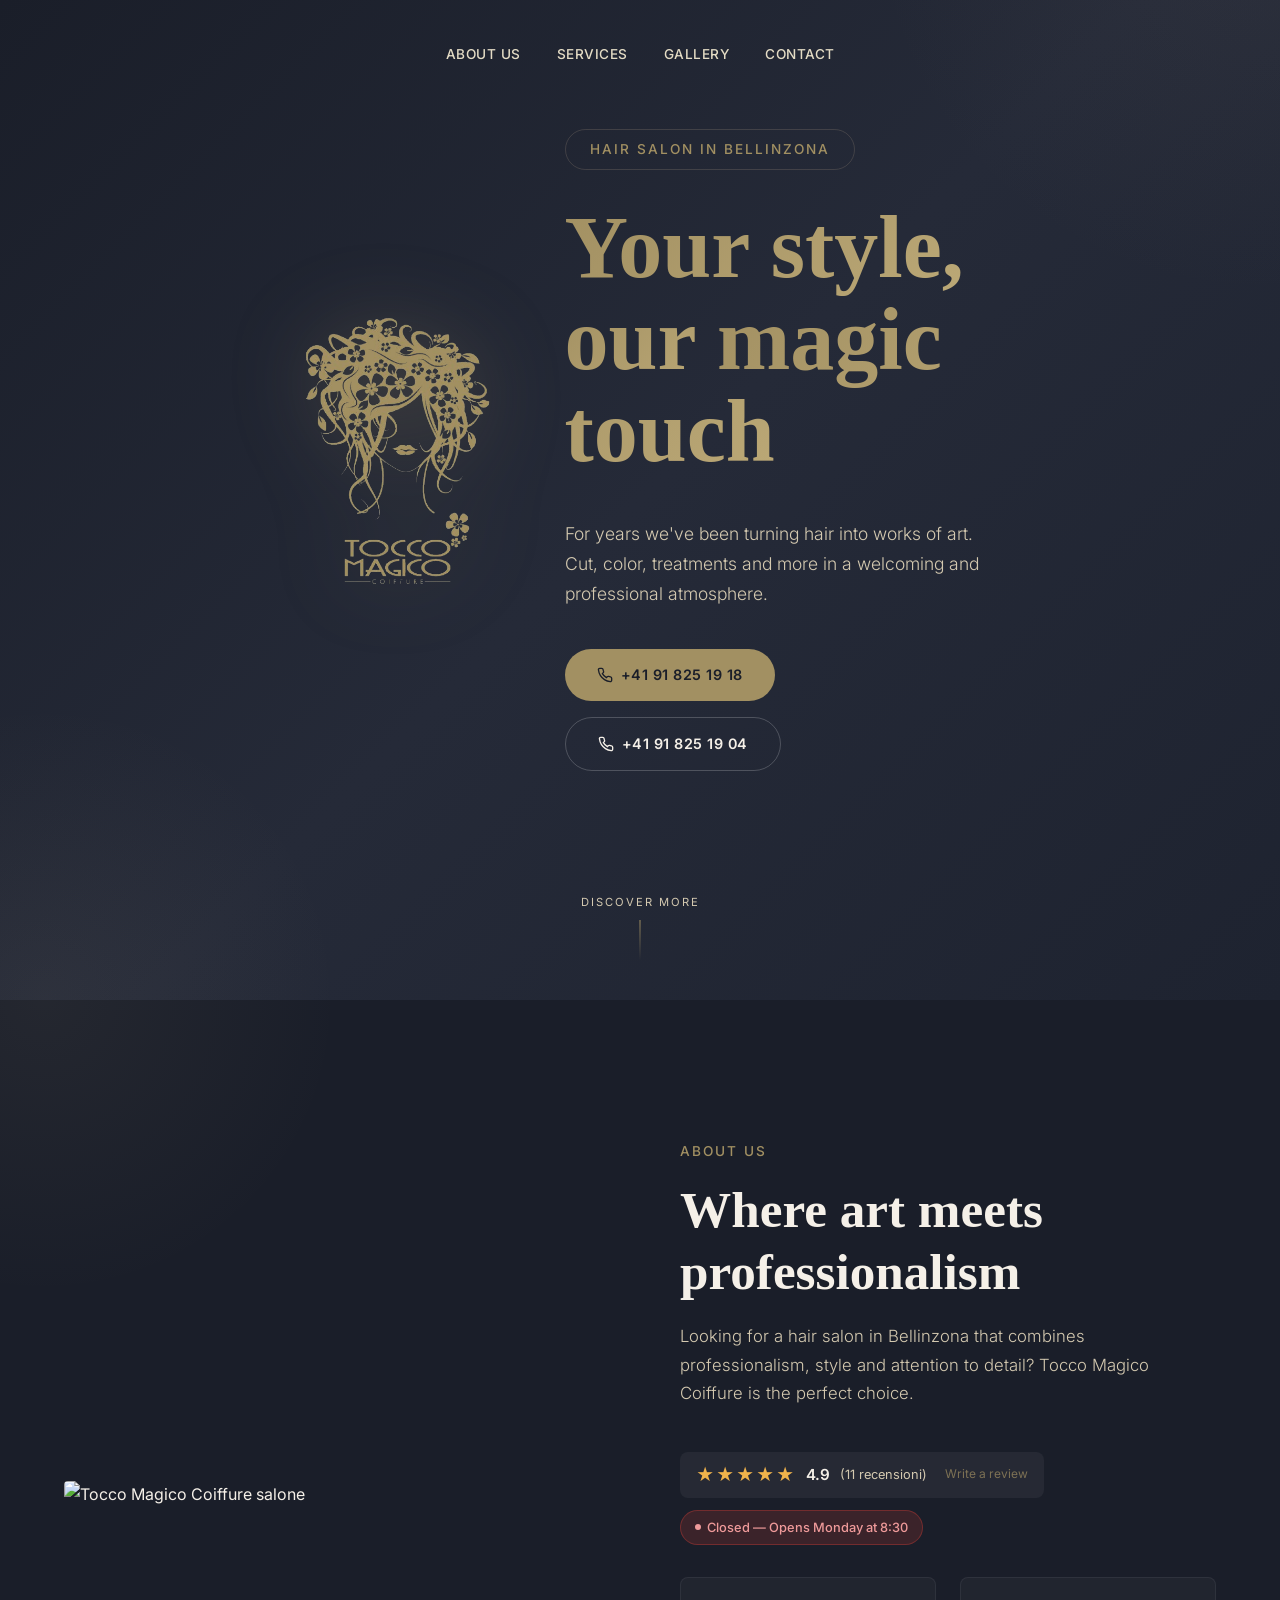
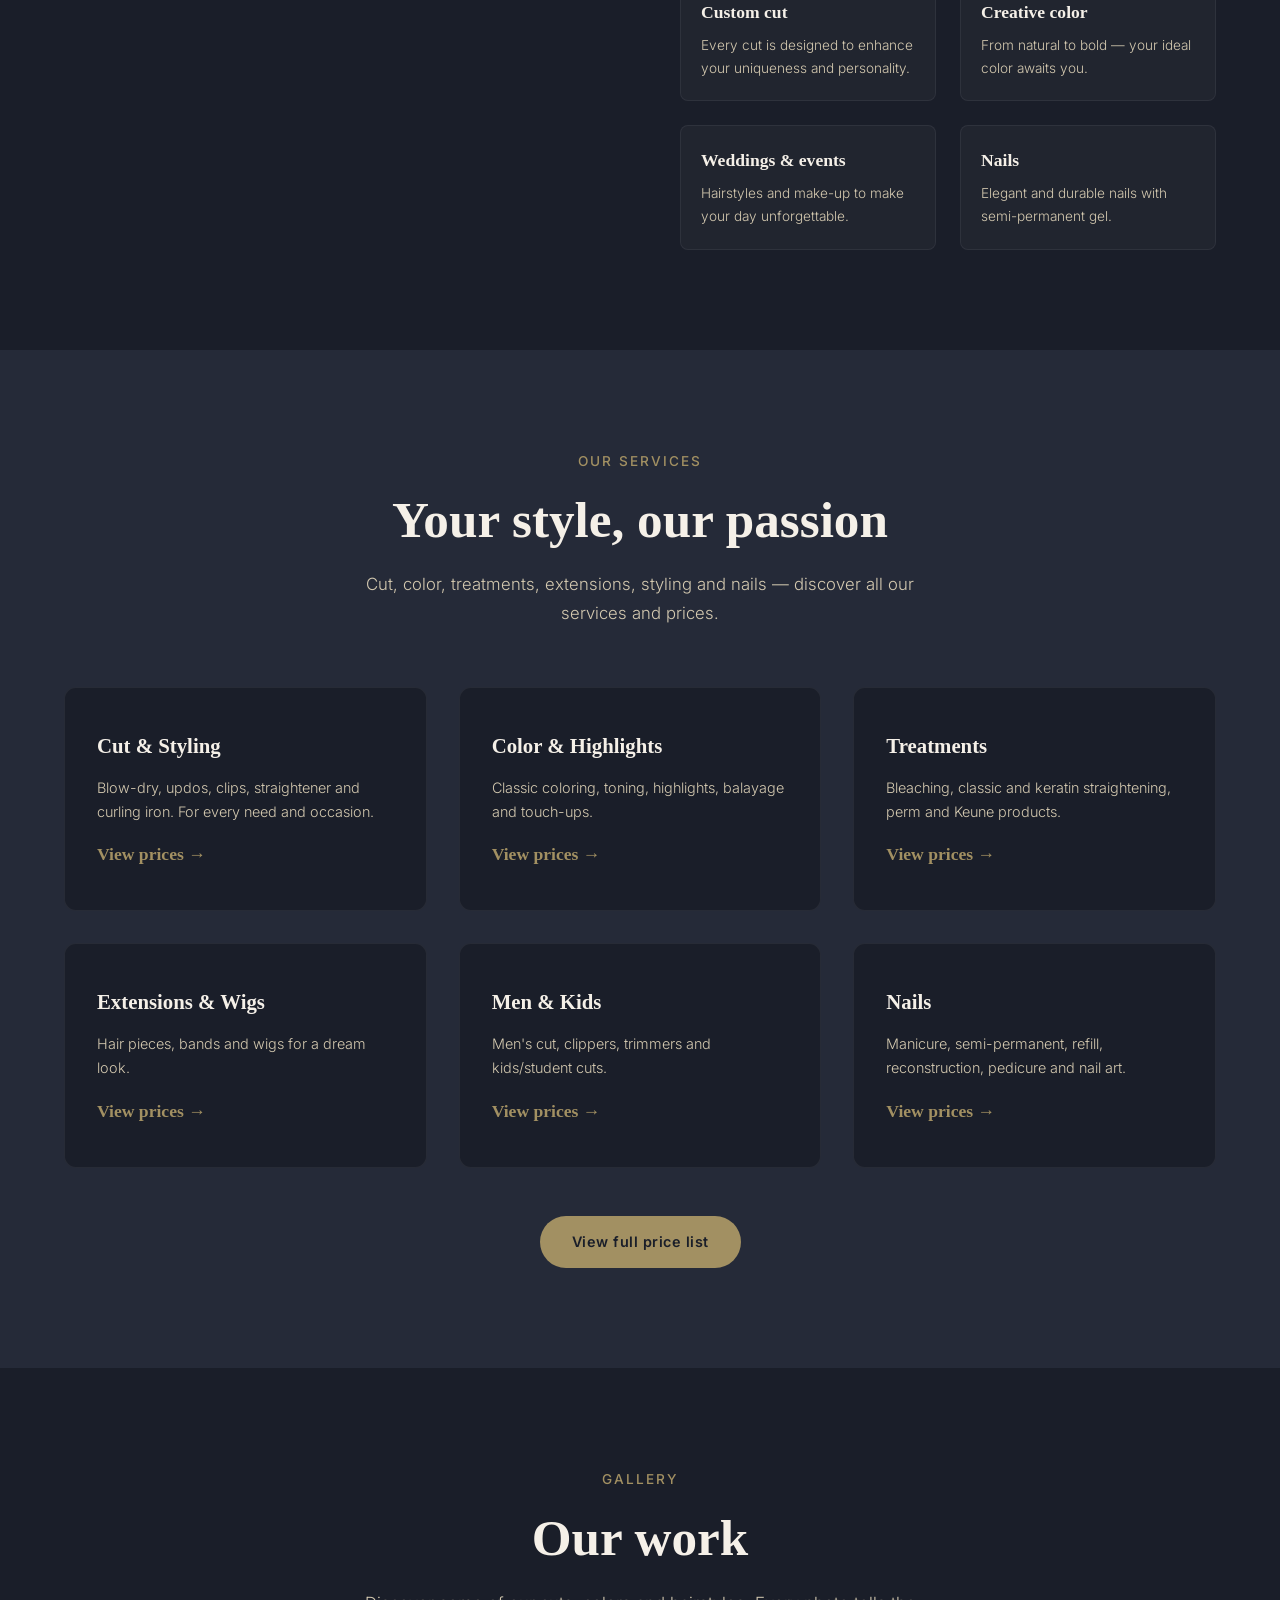
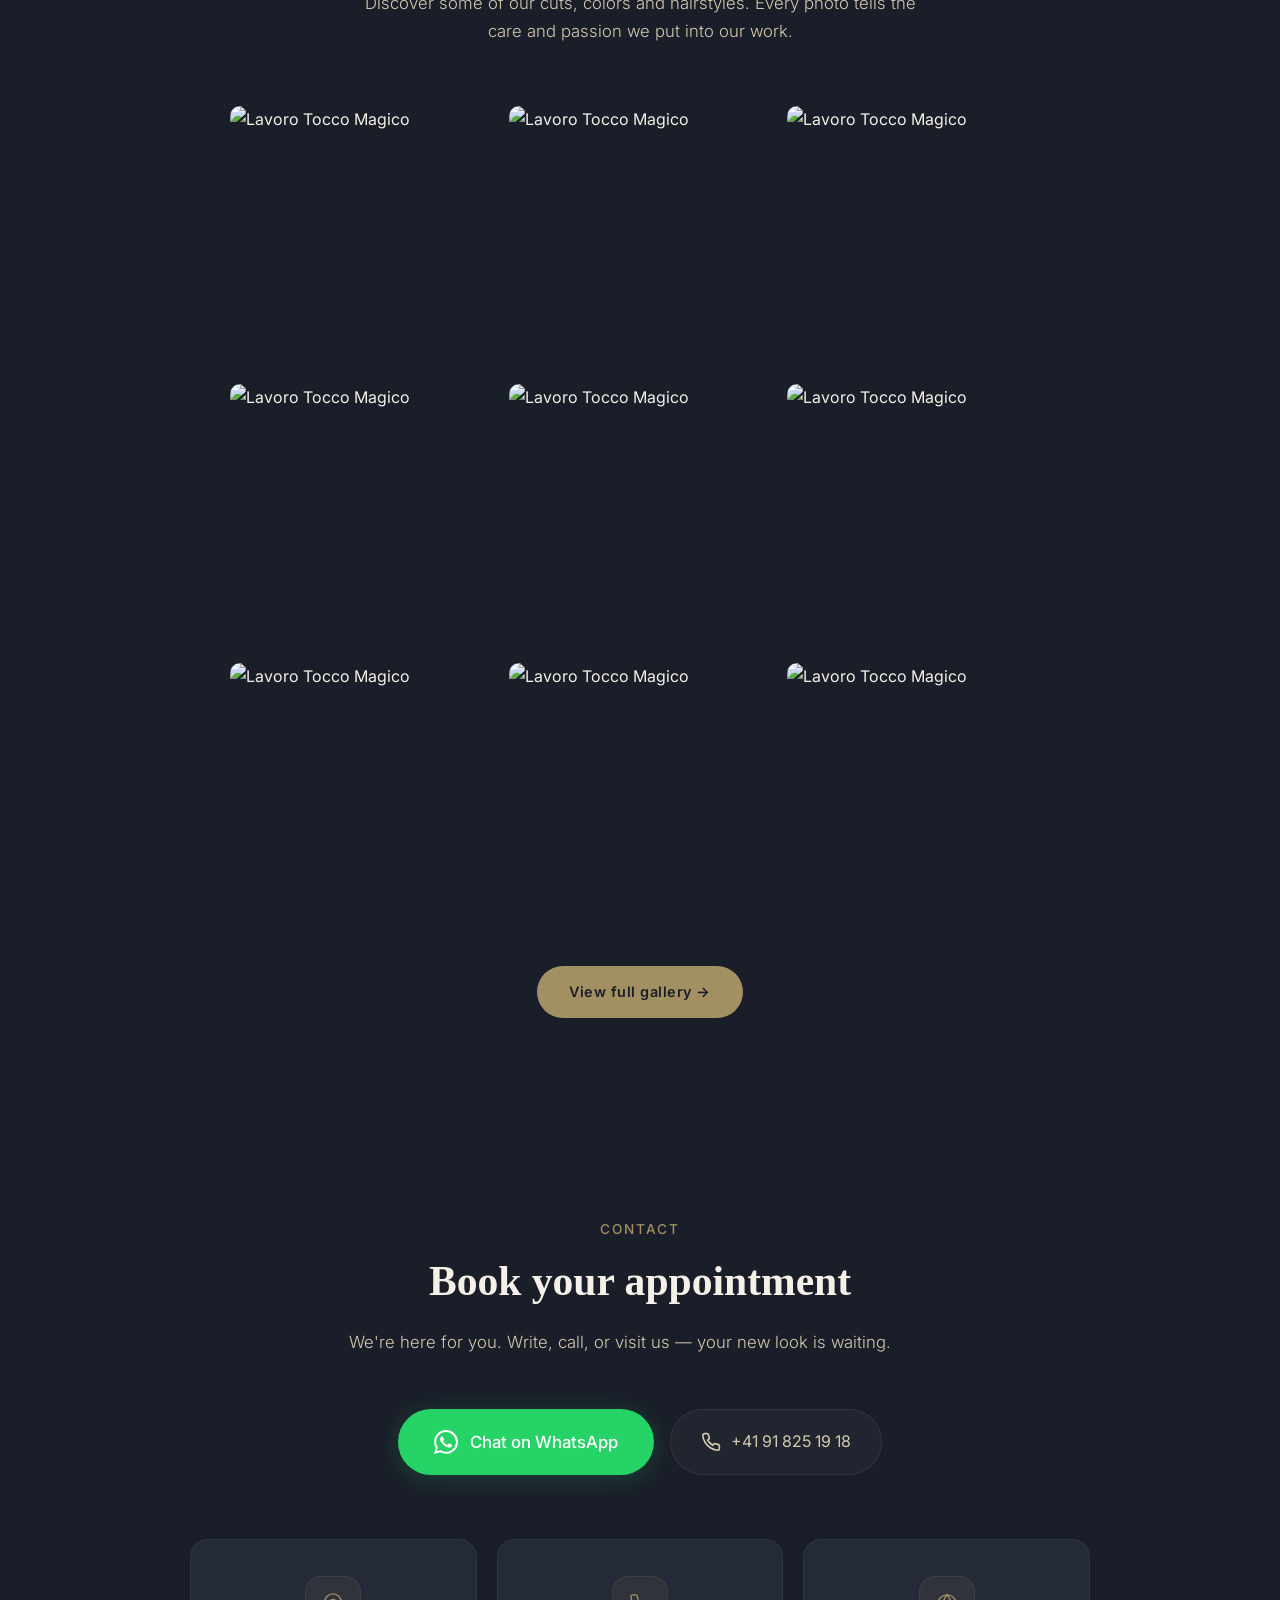
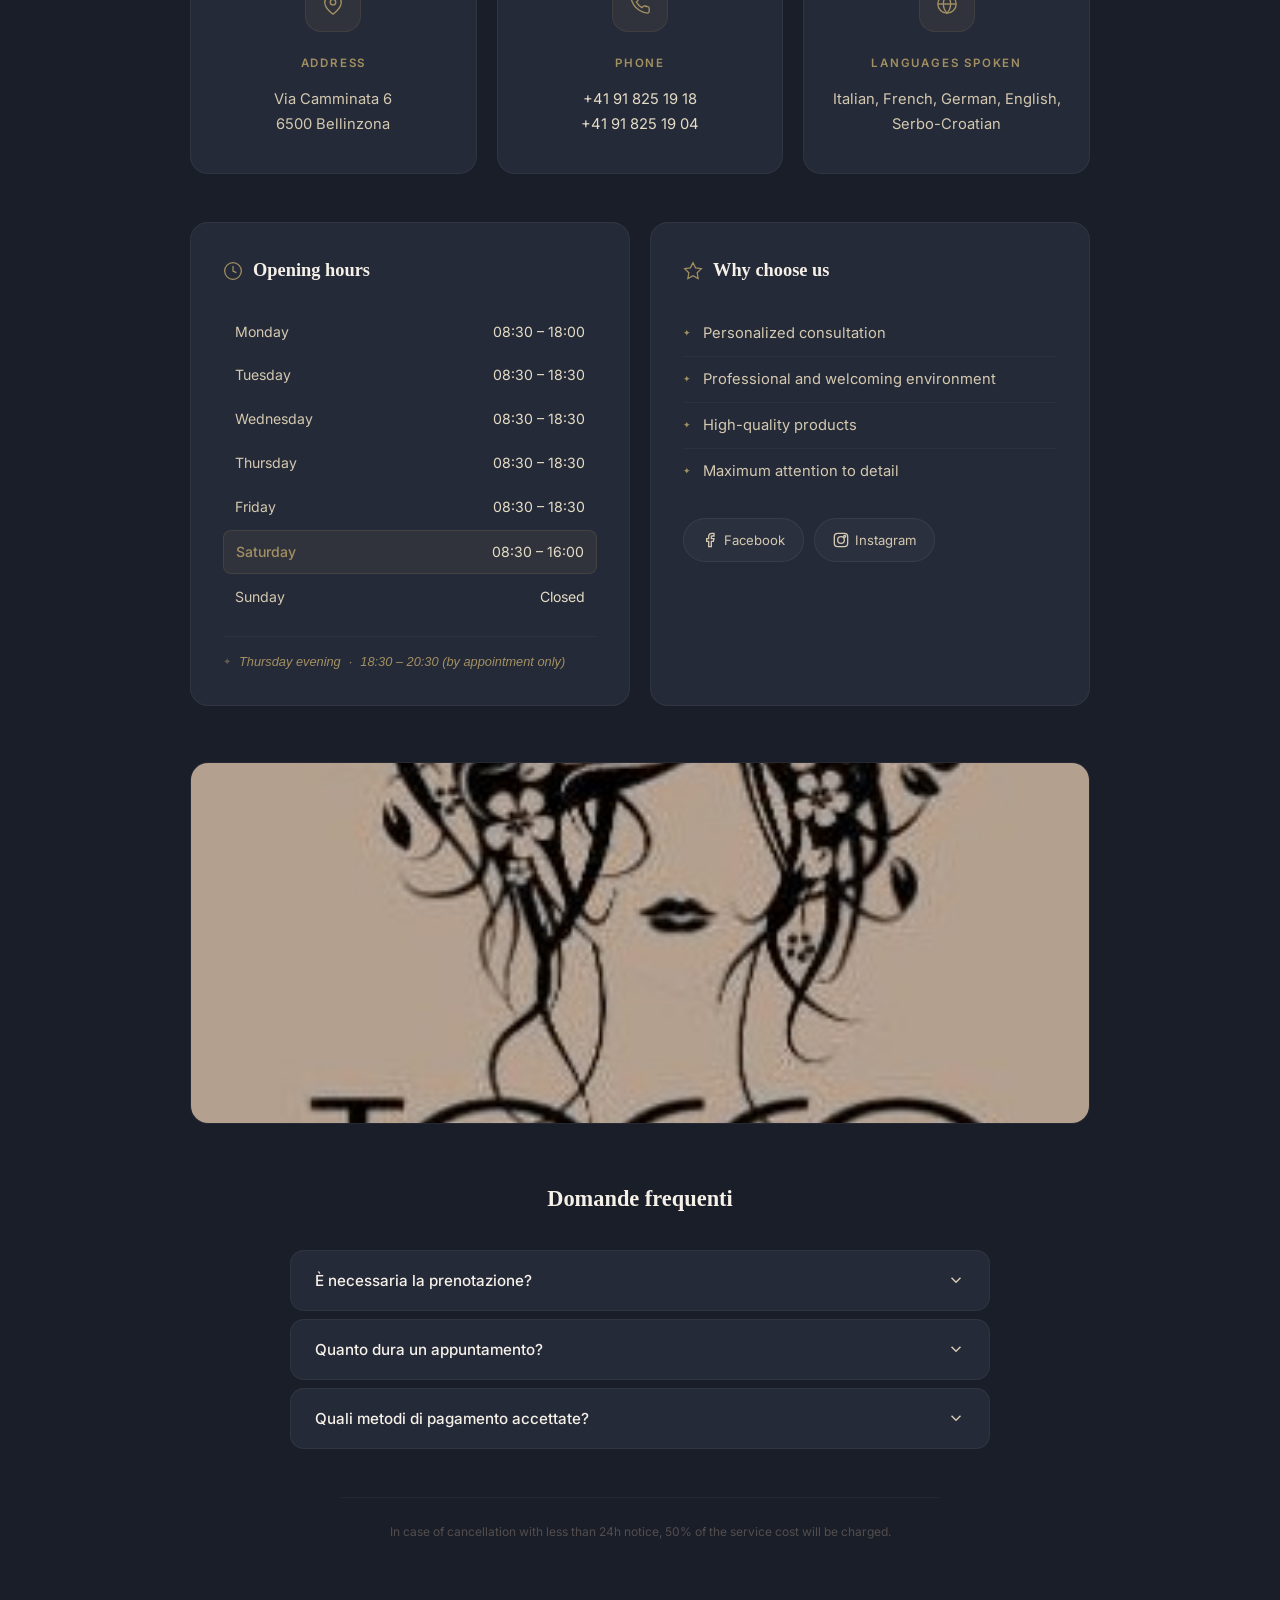
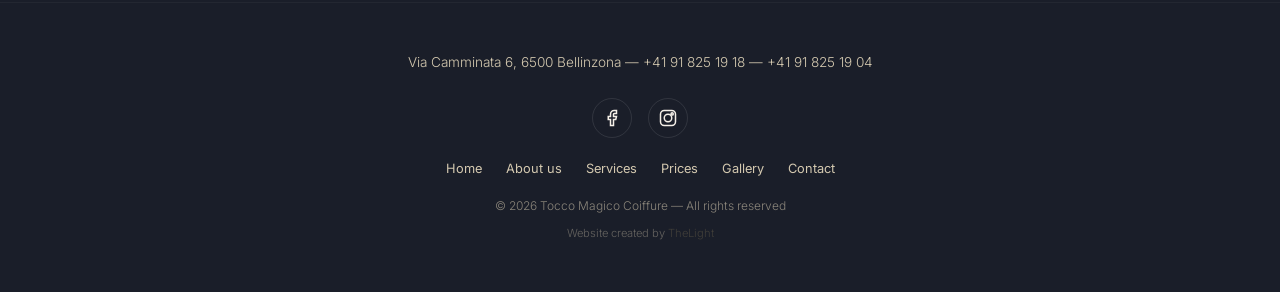
==== commit 599e5442: "Contact section v3: why us card, FAQ accordion, salon photo, current day highlight, subtle notice" ====
--- a/index.html
+++ b/index.html
@@ -390,5 +390,21 @@
   <script src="assets/js/lang.js"></script>
   <script src="assets/js/script.js"></script>
   <script src="assets/js/reviews.js"></script>
+  <script>
+    document.addEventListener('DOMContentLoaded', function() {
+      var today = new Date().getDay();
+      document.querySelectorAll('.hours-row[data-day]').forEach(function(row) {
+        if (row.getAttribute('data-day') == today) row.classList.add('today');
+      });
+      document.querySelectorAll('.faq-question').forEach(function(btn) {
+        btn.addEventListener('click', function() {
+          var item = this.closest('.faq-item');
+          var isOpen = item.classList.contains('open');
+          document.querySelectorAll('.faq-item.open').forEach(function(i) { i.classList.remove('open'); });
+          if (!isOpen) item.classList.add('open');
+        });
+      });
+    });
+  </script>
 </body>
 </html>
--- a/assets/css/style.css
+++ b/assets/css/style.css
@@ -648,18 +648,23 @@
 /* ===== CONTACT ===== */
 .contact {
   background: var(--dark);
-  padding: 100px 0 80px;
+  padding: 100px 0 60px;
 }
 
 .contact-hero {
   text-align: center;
-  max-width: 600px;
-  margin: 0 auto 48px;
+  max-width: 620px;
+  margin: 0 auto 52px;
+}
+
+.contact-title {
+  font-size: clamp(1.8rem, 4vw, 2.6rem);
 }
 
 .contact-sub {
   font-size: 1.05rem;
-  line-height: 1.7;
+  line-height: 1.8;
+  color: var(--beige-dark);
 }
 
 /* ── ACTION BUTTONS ── */
@@ -674,21 +679,21 @@
 .cta-whatsapp {
   display: inline-flex;
   align-items: center;
-  gap: 10px;
+  gap: 12px;
   background: #25D366;
   color: #fff;
-  font-size: 1rem;
+  font-size: 1.05rem;
   font-weight: 500;
-  padding: 16px 32px;
+  padding: 18px 36px;
   border-radius: 60px;
-  transition: all 0.4s ease;
-  box-shadow: 0 4px 20px rgba(37, 211, 102, 0.25);
+  transition: all 0.4s cubic-bezier(.25,.8,.25,1);
+  box-shadow: 0 4px 24px rgba(37, 211, 102, 0.2);
 }
 
 .cta-whatsapp:hover {
   background: #1fb855;
-  transform: translateY(-2px);
-  box-shadow: 0 8px 32px rgba(37, 211, 102, 0.35);
+  transform: translateY(-3px);
+  box-shadow: 0 8px 40px rgba(37, 211, 102, 0.4), 0 0 0 4px rgba(37, 211, 102, 0.1);
   color: #fff;
 }
 
@@ -696,20 +701,20 @@
   display: inline-flex;
   align-items: center;
   gap: 10px;
-  background: rgba(255,255,255,0.04);
-  border: 1px solid rgba(255,255,255,0.1);
-  color: var(--beige);
+  background: rgba(255,255,255,0.03);
+  border: 1px solid rgba(255,255,255,0.08);
+  color: var(--beige-dark);
   font-size: 1rem;
   font-weight: 400;
-  padding: 16px 28px;
+  padding: 18px 30px;
   border-radius: 60px;
-  transition: all 0.4s ease;
+  transition: all 0.4s cubic-bezier(.25,.8,.25,1);
 }
 
 .cta-phone:hover {
   border-color: var(--primary);
   color: var(--primary);
-  background: rgba(201,169,110,0.06);
+  background: rgba(201,169,110,0.05);
   transform: translateY(-2px);
 }
 
@@ -717,33 +722,33 @@
 .contact-cards {
   display: grid;
   grid-template-columns: repeat(3, 1fr);
-  gap: 24px;
+  gap: 20px;
   max-width: 900px;
-  margin: 0 auto 56px;
+  margin: 0 auto 48px;
 }
 
 .contact-card {
   background: var(--dark-light);
   border: 1px solid rgba(255,255,255,0.05);
-  border-radius: 16px;
-  padding: 32px 28px;
+  border-radius: 18px;
+  padding: 36px 28px;
   text-align: center;
-  transition: all 0.4s ease;
+  transition: all 0.4s cubic-bezier(.25,.8,.25,1);
 }
 
 .contact-card:hover {
   border-color: rgba(201,169,110,0.2);
-  transform: translateY(-4px);
-  box-shadow: 0 16px 48px rgba(0,0,0,0.3);
+  transform: translateY(-5px);
+  box-shadow: 0 20px 50px rgba(0,0,0,0.3);
 }
 
 .contact-card-icon {
-  width: 52px;
-  height: 52px;
-  margin: 0 auto 20px;
-  border-radius: 14px;
-  background: rgba(201,169,110,0.08);
-  border: 1px solid rgba(201,169,110,0.12);
+  width: 56px;
+  height: 56px;
+  margin: 0 auto 22px;
+  border-radius: 16px;
+  background: rgba(201,169,110,0.07);
+  border: 1px solid rgba(201,169,110,0.1);
   display: flex;
   align-items: center;
   justify-content: center;
@@ -752,18 +757,18 @@
 }
 
 .contact-card:hover .contact-card-icon {
-  background: rgba(201,169,110,0.15);
+  background: rgba(201,169,110,0.14);
   border-color: rgba(201,169,110,0.25);
 }
 
 .contact-card h4 {
   font-family: var(--font-sans);
-  font-size: 0.75rem;
+  font-size: 0.72rem;
   font-weight: 600;
   text-transform: uppercase;
-  letter-spacing: 1.5px;
-  color: var(--primary);
-  margin-bottom: 12px;
+  letter-spacing: 1.8px;
+  color: var(--primary);
+  margin-bottom: 14px;
 }
 
 .contact-card p {
@@ -784,25 +789,28 @@
 /* ── BOTTOM ROW ── */
 .contact-bottom {
   display: grid;
-  grid-template-columns: 1.4fr 1fr;
-  gap: 24px;
+  grid-template-columns: 1fr 1fr;
+  gap: 20px;
   max-width: 900px;
-  margin: 0 auto 48px;
-}
-
-.contact-hours-card {
+  margin: 0 auto 56px;
+}
+
+.contact-hours-card,
+.contact-why-card {
   background: var(--dark-light);
   border: 1px solid rgba(255,255,255,0.05);
-  border-radius: 16px;
+  border-radius: 18px;
   padding: 32px;
   transition: border-color 0.4s ease;
 }
 
-.contact-hours-card:hover {
+.contact-hours-card:hover,
+.contact-why-card:hover {
   border-color: rgba(201,169,110,0.15);
 }
 
-.hours-header {
+.hours-header,
+.why-header {
   display: flex;
   align-items: center;
   gap: 10px;
@@ -810,9 +818,10 @@
   color: var(--primary);
 }
 
-.hours-header h3 {
+.hours-header h3,
+.why-header h3 {
   font-family: var(--font-serif);
-  font-size: 1.2rem;
+  font-size: 1.15rem;
   color: var(--light);
   margin: 0;
 }
@@ -820,24 +829,38 @@
 .hours-grid .hours-row {
   display: flex;
   justify-content: space-between;
-  padding: 9px 0;
-  border-bottom: 1px solid rgba(255,255,255,0.04);
+  padding: 9px 12px;
+  border-radius: 8px;
+  margin-bottom: 2px;
   font-size: 0.88rem;
-}
-
-.hours-grid .hours-row:last-child { border-bottom: none; }
+  transition: background 0.3s ease;
+}
+
+.hours-grid .hours-row:hover {
+  background: rgba(255,255,255,0.02);
+}
 
 .hours-grid .hours-row span:first-child { color: var(--beige-dark); }
 .hours-grid .hours-row span:last-child { color: var(--beige); font-weight: 400; }
 
+.hours-grid .hours-row.today {
+  background: rgba(201,169,110,0.07);
+  border: 1px solid rgba(201,169,110,0.12);
+}
+
+.hours-grid .hours-row.today span:first-child {
+  color: var(--primary);
+  font-weight: 500;
+}
+
 .hours-grid .closed-row span:first-child { color: var(--beige-dark); }
 .hours-grid .closed-row .closed { color: var(--primary); font-weight: 500; }
 
 .hours-note {
-  margin-top: 20px;
-  padding-top: 16px;
+  margin-top: 18px;
+  padding-top: 14px;
   border-top: 1px solid rgba(255,255,255,0.04);
-  font-size: 0.82rem;
+  font-size: 0.8rem;
   color: var(--primary);
   font-style: italic;
   display: flex;
@@ -847,73 +870,179 @@
 
 .hours-note-icon {
   font-style: normal;
-  font-size: 0.65rem;
-  opacity: 0.6;
-}
-
-/* ── SIDE INFO ── */
-.contact-info-side {
+  font-size: 0.6rem;
+  opacity: 0.5;
+}
+
+/* ── WHY US ── */
+.why-list {
+  list-style: none;
+  padding: 0;
+  margin: 0 0 24px;
+}
+
+.why-list li {
+  display: flex;
+  align-items: center;
+  gap: 12px;
+  padding: 10px 0;
+  font-size: 0.92rem;
+  color: var(--beige-dark);
+  border-bottom: 1px solid rgba(255,255,255,0.03);
+}
+
+.why-list li:last-child { border-bottom: none; }
+
+.why-check {
+  color: var(--primary);
+  font-size: 0.55rem;
+  flex-shrink: 0;
+}
+
+.social-row {
+  display: flex;
+  gap: 10px;
+}
+
+.social-pill {
+  display: inline-flex;
+  align-items: center;
+  gap: 6px;
+  font-size: 0.82rem;
+  color: var(--beige-dark);
+  background: rgba(255,255,255,0.03);
+  border: 1px solid rgba(255,255,255,0.06);
+  padding: 10px 18px;
+  border-radius: 50px;
+  transition: all 0.3s ease;
+}
+
+.social-pill:hover {
+  border-color: var(--primary);
+  color: var(--primary);
+  background: rgba(201,169,110,0.06);
+}
+
+/* ── SALON PHOTO ── */
+.contact-photo {
+  max-width: 900px;
+  margin: 0 auto 56px;
+  border-radius: 18px;
+  overflow: hidden;
+  border: 1px solid rgba(255,255,255,0.05);
+}
+
+.contact-photo img {
+  width: 100%;
+  height: 360px;
+  object-fit: cover;
+  display: block;
+  transition: transform 0.6s ease;
+}
+
+.contact-photo:hover img {
+  transform: scale(1.02);
+}
+
+/* ── FAQ ── */
+.faq-section {
+  max-width: 700px;
+  margin: 0 auto 48px;
+}
+
+.faq-title {
+  font-family: var(--font-serif);
+  font-size: 1.4rem;
+  color: var(--light);
+  text-align: center;
+  margin-bottom: 32px;
+}
+
+.faq-list {
   display: flex;
   flex-direction: column;
-  gap: 20px;
-}
-
-.payment-block {
+  gap: 8px;
+}
+
+.faq-item {
   background: var(--dark-light);
   border: 1px solid rgba(255,255,255,0.05);
-  border-radius: 16px;
-  padding: 28px;
-  transition: border-color 0.4s ease;
-}
-
-.payment-block:hover {
+  border-radius: 14px;
+  overflow: hidden;
+  transition: border-color 0.3s ease;
+}
+
+.faq-item:hover {
+  border-color: rgba(201,169,110,0.12);
+}
+
+.faq-item.open {
   border-color: rgba(201,169,110,0.15);
 }
 
-.payment-block h4 {
+.faq-question {
+  width: 100%;
+  display: flex;
+  align-items: center;
+  justify-content: space-between;
+  gap: 16px;
+  padding: 20px 24px;
+  background: none;
+  border: none;
+  cursor: pointer;
+  font-family: var(--font-sans);
+  font-size: 0.95rem;
+  font-weight: 500;
+  color: var(--light);
+  text-align: left;
+  transition: color 0.3s ease;
+}
+
+.faq-question:hover {
+  color: var(--primary);
+}
+
+.faq-chevron {
+  flex-shrink: 0;
+  color: var(--beige-dark);
+  transition: transform 0.35s ease;
+}
+
+.faq-item.open .faq-chevron {
+  transform: rotate(180deg);
+  color: var(--primary);
+}
+
+.faq-answer {
+  max-height: 0;
+  overflow: hidden;
+  transition: max-height 0.4s cubic-bezier(.25,.8,.25,1), padding 0.4s ease;
+}
+
+.faq-item.open .faq-answer {
+  max-height: 200px;
+}
+
+.faq-answer p {
+  padding: 0 24px 20px;
+  font-size: 0.88rem;
+  line-height: 1.8;
+  color: var(--beige-dark);
+}
+
+/* ── NOTICE ── */
+.notice-subtle {
+  text-align: center;
+  max-width: 600px;
+  margin: 0 auto;
+  padding-top: 24px;
+  border-top: 1px solid rgba(255,255,255,0.04);
+}
+
+.notice-subtle p {
   font-size: 0.75rem;
-  font-weight: 600;
-  text-transform: uppercase;
-  letter-spacing: 1.5px;
-  color: var(--beige-dark);
-  margin-bottom: 16px;
-}
-
-.payment-icons {
-  display: flex;
-  gap: 10px;
-  flex-wrap: wrap;
-}
-
-.payment-icons img {
-  height: 26px;
-  opacity: 0.5;
-  transition: all 0.3s ease;
-  filter: grayscale(1) brightness(1.5);
-}
-
-.payment-icons img:hover {
-  opacity: 1;
-  filter: none;
-}
-
-.social-link-contact {
-  display: inline-flex;
-  align-items: center;
-  gap: 8px;
-  background: var(--dark-light);
-  border: 1px solid rgba(255,255,255,0.05);
-  border-radius: 16px;
-  padding: 20px 28px;
-  font-size: 0.88rem;
-  color: var(--beige-dark);
-  transition: all 0.4s ease;
-}
-
-.social-link-contact:hover {
-  border-color: rgba(201,169,110,0.2);
-  color: var(--primary);
-  transform: translateY(-2px);
+  color: rgba(139,125,114,0.5);
+  line-height: 1.7;
 }
 
 /* ===== FOOTER ===== */
@@ -1105,6 +1234,7 @@
 
   .contact-cards { grid-template-columns: 1fr; max-width: 400px; }
   .contact-bottom { grid-template-columns: 1fr; }
+  .contact-photo img { height: 240px; }
 
   .section { padding: 60px 0; }
 
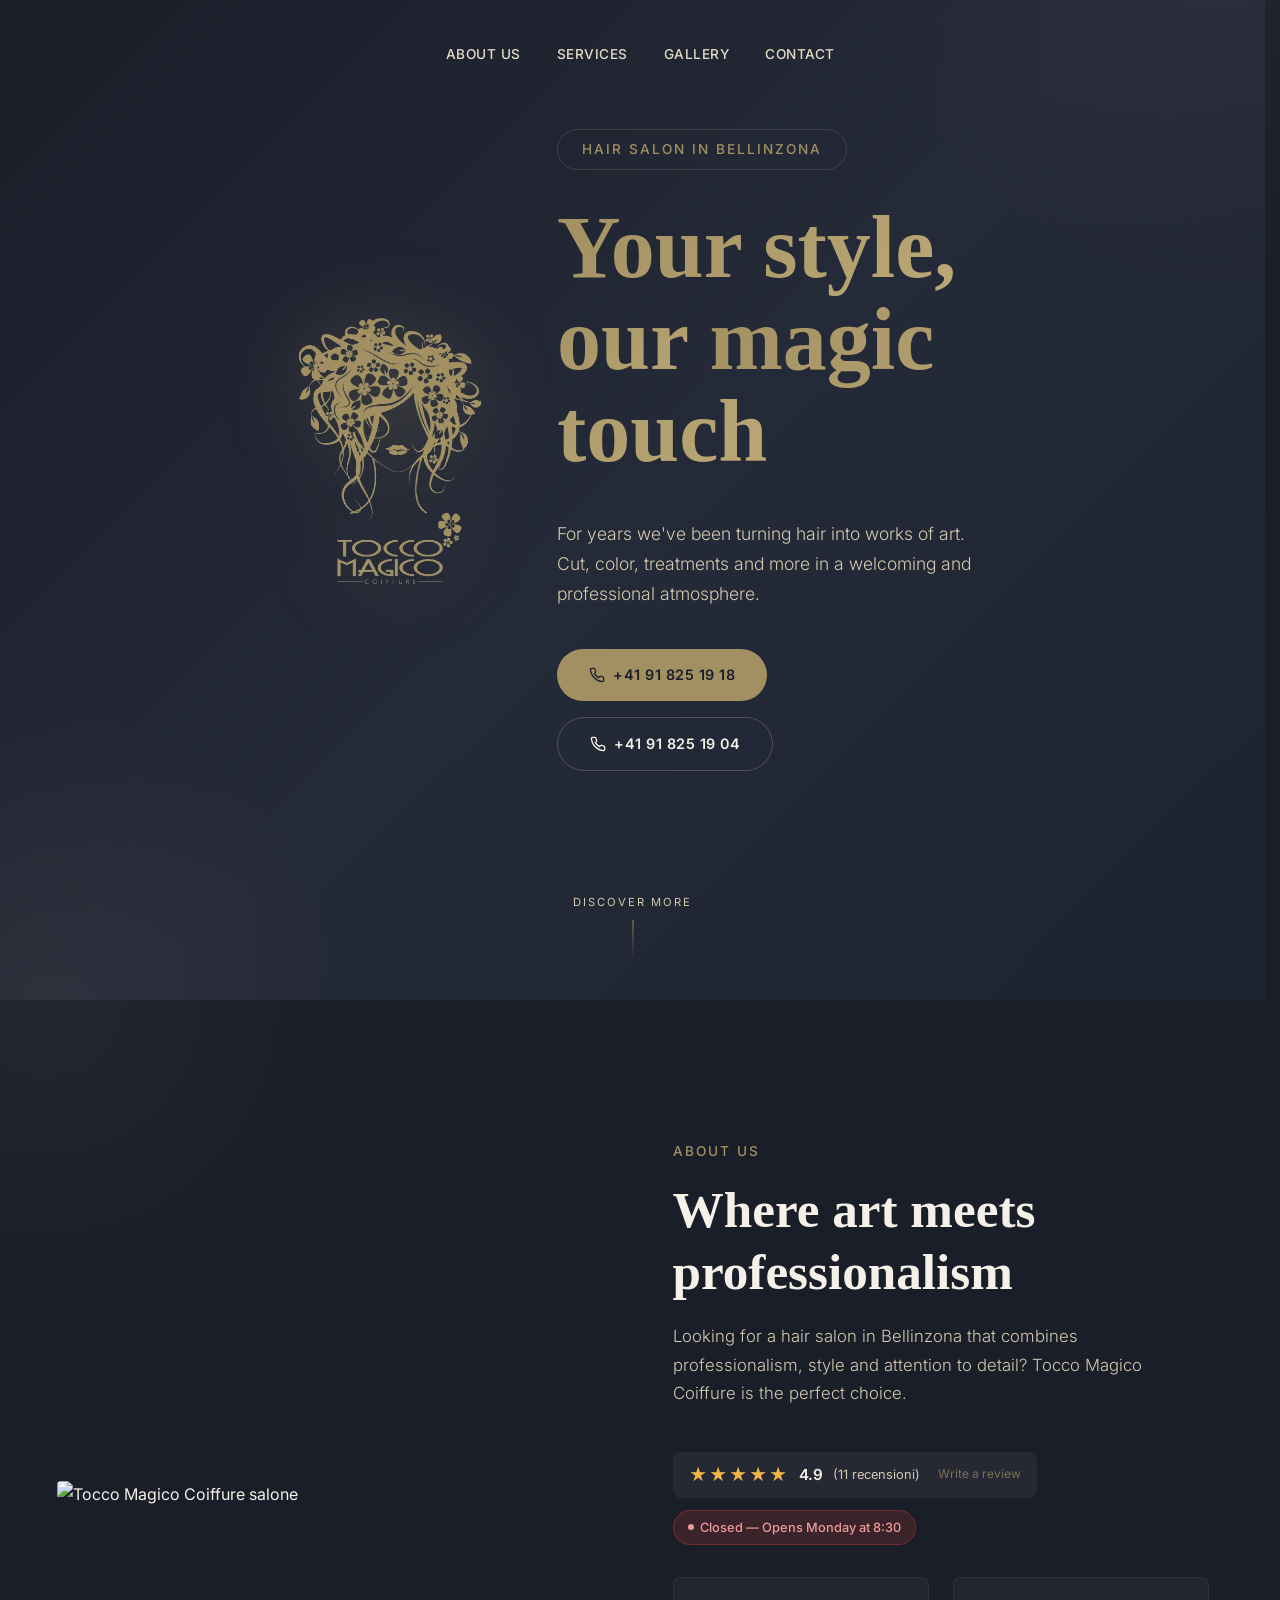
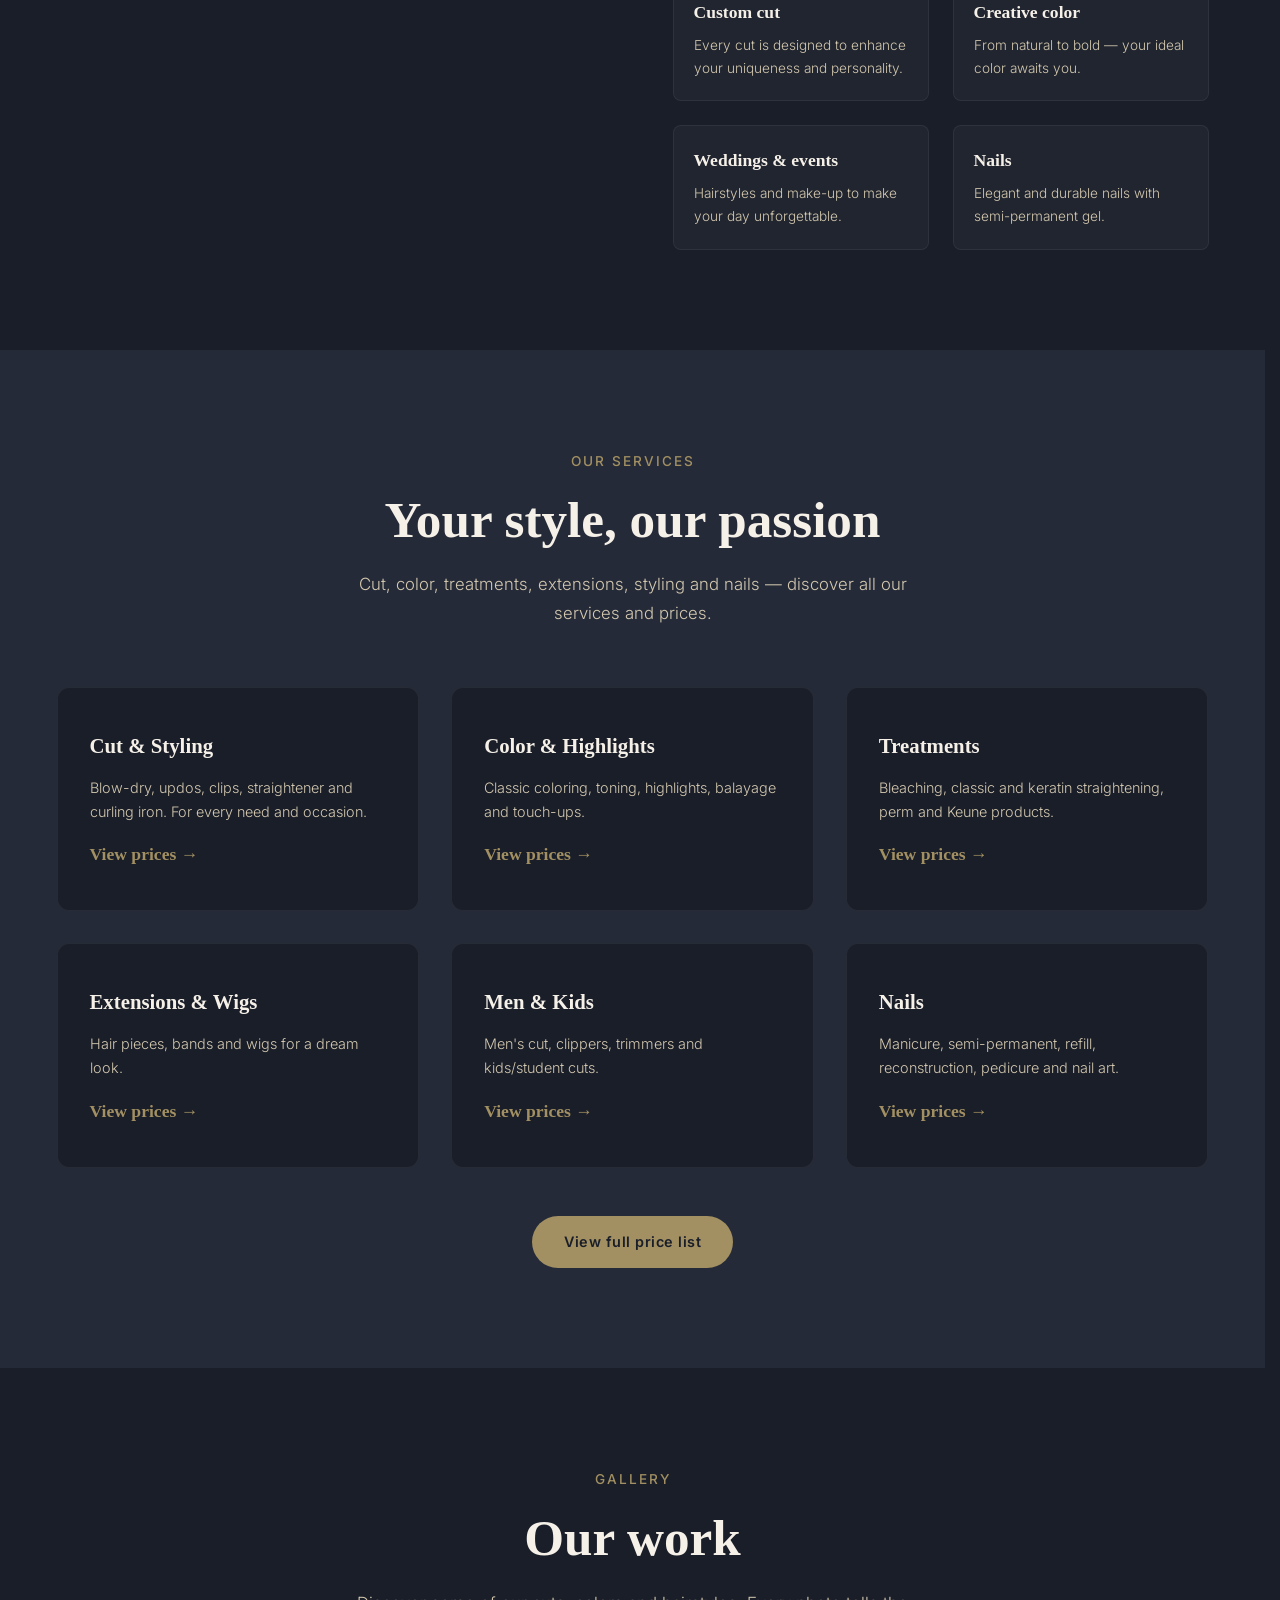
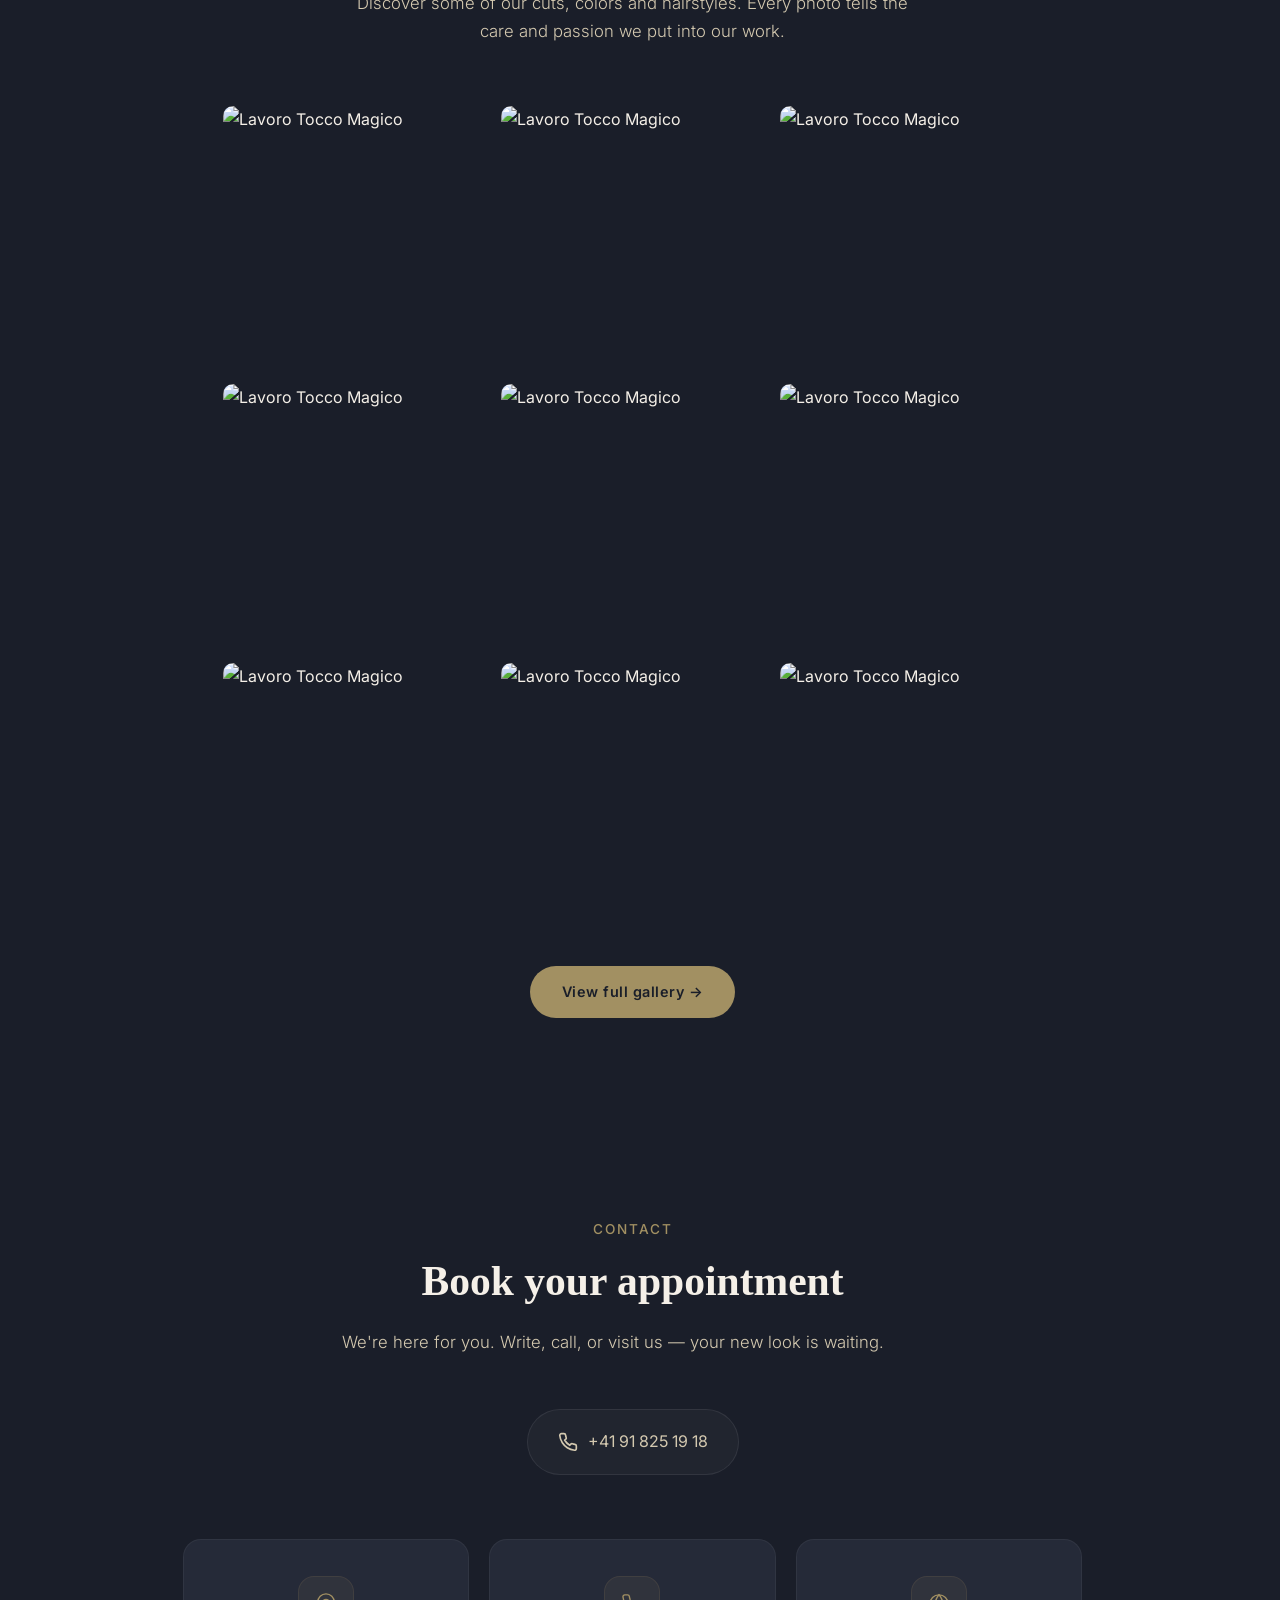
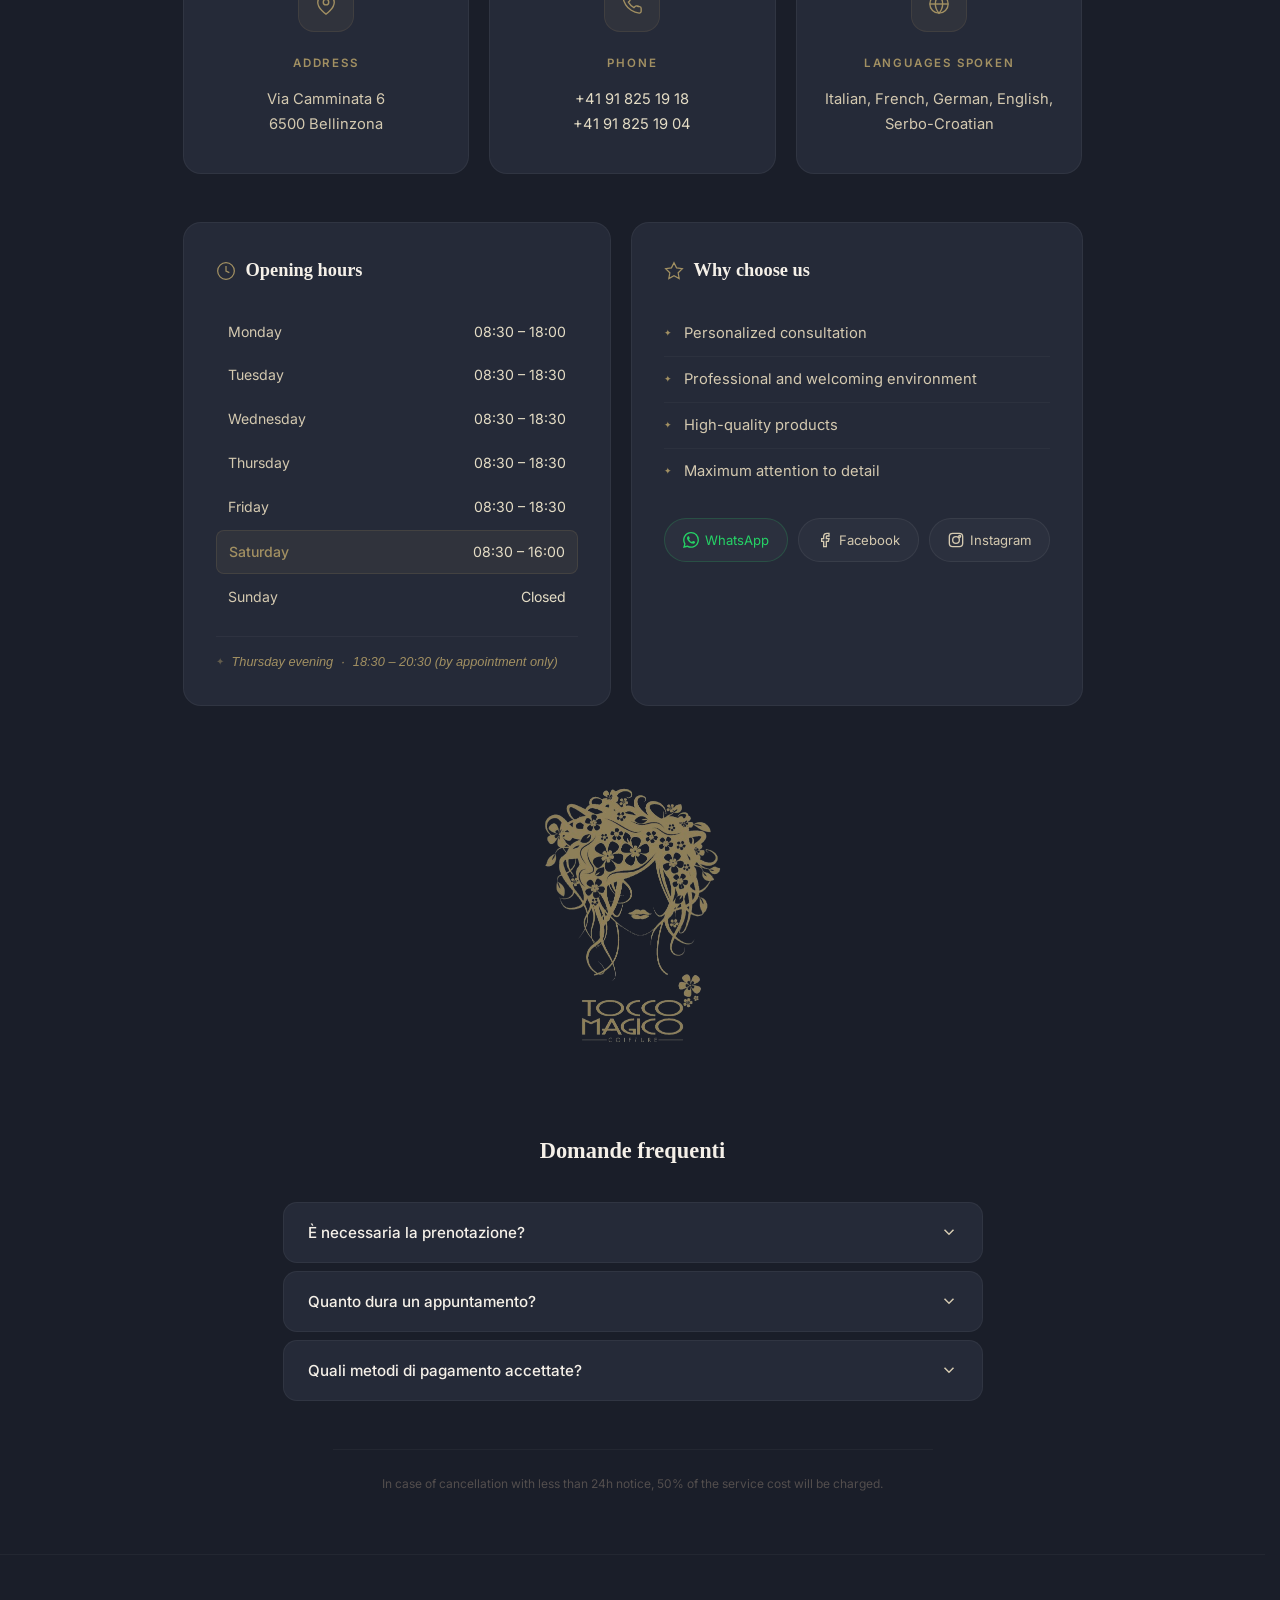
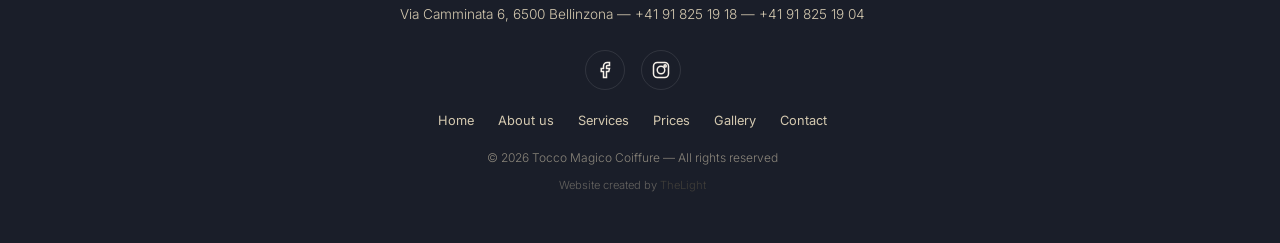
==== commit e9432db2: "Contact: logo gold instead of salon photo, WhatsApp moved to social row" ====
--- a/index.html
+++ b/index.html
@@ -221,10 +221,6 @@
       </div>
 
       <div class="contact-actions reveal">
-        <a href="https://wa.me/41918251918" target="_blank" rel="noopener" class="cta-whatsapp">
-          <svg width="24" height="24" viewBox="0 0 24 24" fill="currentColor"><path d="M17.472 14.382c-.297-.149-1.758-.867-2.03-.967-.273-.099-.471-.148-.67.15-.197.297-.767.966-.94 1.164-.173.199-.347.223-.644.075-.297-.15-1.255-.463-2.39-1.475-.883-.788-1.48-1.761-1.653-2.059-.173-.297-.018-.458.13-.606.134-.133.298-.347.446-.52.149-.174.198-.298.298-.497.099-.198.05-.371-.025-.52-.075-.149-.669-1.612-.916-2.207-.242-.579-.487-.5-.669-.51-.173-.008-.371-.01-.57-.01-.198 0-.52.074-.792.372-.272.297-1.04 1.016-1.04 2.479 0 1.462 1.065 2.875 1.213 3.074.149.198 2.096 3.2 5.077 4.487.709.306 1.262.489 1.694.625.712.227 1.36.195 1.871.118.571-.085 1.758-.719 2.006-1.413.248-.694.248-1.289.173-1.413-.074-.124-.272-.198-.57-.347m-5.421 7.403h-.004a9.87 9.87 0 01-5.031-1.378l-.361-.214-3.741.982.998-3.648-.235-.374a9.86 9.86 0 01-1.51-5.26c.001-5.45 4.436-9.884 9.888-9.884 2.64 0 5.122 1.03 6.988 2.898a9.825 9.825 0 012.893 6.994c-.003 5.45-4.437 9.884-9.885 9.884m8.413-18.297A11.815 11.815 0 0012.05 0C5.495 0 .16 5.335.157 11.892c0 2.096.547 4.142 1.588 5.945L.057 24l6.305-1.654a11.882 11.882 0 005.683 1.448h.005c6.554 0 11.89-5.335 11.893-11.893a11.821 11.821 0 00-3.48-8.413Z"/></svg>
-          <span data-i18n="contact_wa">Scrivici su WhatsApp</span>
-        </a>
         <a href="tel:+41918251918" class="cta-phone">
           <svg width="20" height="20" viewBox="0 0 24 24" fill="none" stroke="currentColor" stroke-width="2"><path d="M22 16.92v3a2 2 0 0 1-2.18 2 19.79 19.79 0 0 1-8.63-3.07 19.5 19.5 0 0 1-6-6 19.79 19.79 0 0 1-3.07-8.67A2 2 0 0 1 4.11 2h3a2 2 0 0 1 2 1.72c.127.96.361 1.903.7 2.81a2 2 0 0 1-.45 2.11L8.09 9.91a16 16 0 0 0 6 6l1.27-1.27a2 2 0 0 1 2.11-.45c.907.339 1.85.573 2.81.7A2 2 0 0 1 22 16.92z"/></svg>
           +41 91 825 19 18
@@ -301,6 +297,10 @@
             </li>
           </ul>
           <div class="social-row">
+            <a href="https://wa.me/41918251918" target="_blank" rel="noopener" class="social-pill social-pill-wa">
+              <svg width="16" height="16" viewBox="0 0 24 24" fill="currentColor"><path d="M17.472 14.382c-.297-.149-1.758-.867-2.03-.967-.273-.099-.471-.148-.67.15-.197.297-.767.966-.94 1.164-.173.199-.347.223-.644.075-.297-.15-1.255-.463-2.39-1.475-.883-.788-1.48-1.761-1.653-2.059-.173-.297-.018-.458.13-.606.134-.133.298-.347.446-.52.149-.174.198-.298.298-.497.099-.198.05-.371-.025-.52-.075-.149-.669-1.612-.916-2.207-.242-.579-.487-.5-.669-.51-.173-.008-.371-.01-.57-.01-.198 0-.52.074-.792.372-.272.297-1.04 1.016-1.04 2.479 0 1.462 1.065 2.875 1.213 3.074.149.198 2.096 3.2 5.077 4.487.709.306 1.262.489 1.694.625.712.227 1.36.195 1.871.118.571-.085 1.758-.719 2.006-1.413.248-.694.248-1.289.173-1.413-.074-.124-.272-.198-.57-.347m-5.421 7.403h-.004a9.87 9.87 0 01-5.031-1.378l-.361-.214-3.741.982.998-3.648-.235-.374a9.86 9.86 0 01-1.51-5.26c.001-5.45 4.436-9.884 9.888-9.884 2.64 0 5.122 1.03 6.988 2.898a9.825 9.825 0 012.893 6.994c-.003 5.45-4.437 9.884-9.885 9.884m8.413-18.297A11.815 11.815 0 0012.05 0C5.495 0 .16 5.335.157 11.892c0 2.096.547 4.142 1.588 5.945L.057 24l6.305-1.654a11.882 11.882 0 005.683 1.448h.005c6.554 0 11.89-5.335 11.893-11.893a11.821 11.821 0 00-3.48-8.413Z"/></svg>
+              WhatsApp
+            </a>
             <a href="https://www.facebook.com/toccomagicocoiffure" target="_blank" rel="noopener" class="social-pill">
               <svg width="16" height="16" viewBox="0 0 24 24" fill="none" stroke="currentColor" stroke-width="2"><path d="M18 2h-3a5 5 0 0 0-5 5v3H7v4h3v8h4v-8h3l1-4h-4V7a1 1 0 0 1 1-1h3z"/></svg>
               Facebook
@@ -313,8 +313,8 @@
         </div>
       </div>
 
-      <div class="contact-photo reveal">
-        <img src="IMG/tm.jpg" alt="Tocco Magico Coiffure — interno salone" loading="lazy">
+      <div class="contact-logo reveal">
+        <img src="IMG/logo-gold.png" alt="Tocco Magico Coiffure" width="205" height="305" loading="lazy">
       </div>
 
       <div class="faq-section reveal">
--- a/assets/css/style.css
+++ b/assets/css/style.css
@@ -22,7 +22,7 @@
 
 *, *::before, *::after { margin: 0; padding: 0; box-sizing: border-box; }
 
-html { scroll-behavior: smooth; }
+html { scroll-behavior: smooth; scrollbar-gutter: stable; }
 
 body {
   font-family: var(--font-sans);
@@ -923,25 +923,34 @@
   background: rgba(201,169,110,0.06);
 }
 
-/* ── SALON PHOTO ── */
-.contact-photo {
+.social-pill-wa {
+  color: #25D366;
+  border-color: rgba(37,211,102,0.2);
+}
+
+.social-pill-wa:hover {
+  background: rgba(37,211,102,0.1);
+  border-color: #25D366;
+  color: #25D366;
+}
+
+/* ── LOGO ── */
+.contact-logo {
   max-width: 900px;
   margin: 0 auto 56px;
-  border-radius: 18px;
-  overflow: hidden;
-  border: 1px solid rgba(255,255,255,0.05);
-}
-
-.contact-photo img {
-  width: 100%;
-  height: 360px;
-  object-fit: cover;
-  display: block;
-  transition: transform 0.6s ease;
-}
-
-.contact-photo:hover img {
-  transform: scale(1.02);
+  text-align: center;
+}
+
+.contact-logo img {
+  width: 205px;
+  height: auto;
+  display: inline-block;
+  opacity: 0.85;
+  transition: opacity 0.4s ease;
+}
+
+.contact-logo:hover img {
+  opacity: 1;
 }
 
 /* ── FAQ ── */
@@ -1234,7 +1243,6 @@
 
   .contact-cards { grid-template-columns: 1fr; max-width: 400px; }
   .contact-bottom { grid-template-columns: 1fr; }
-  .contact-photo img { height: 240px; }
 
   .section { padding: 60px 0; }
 
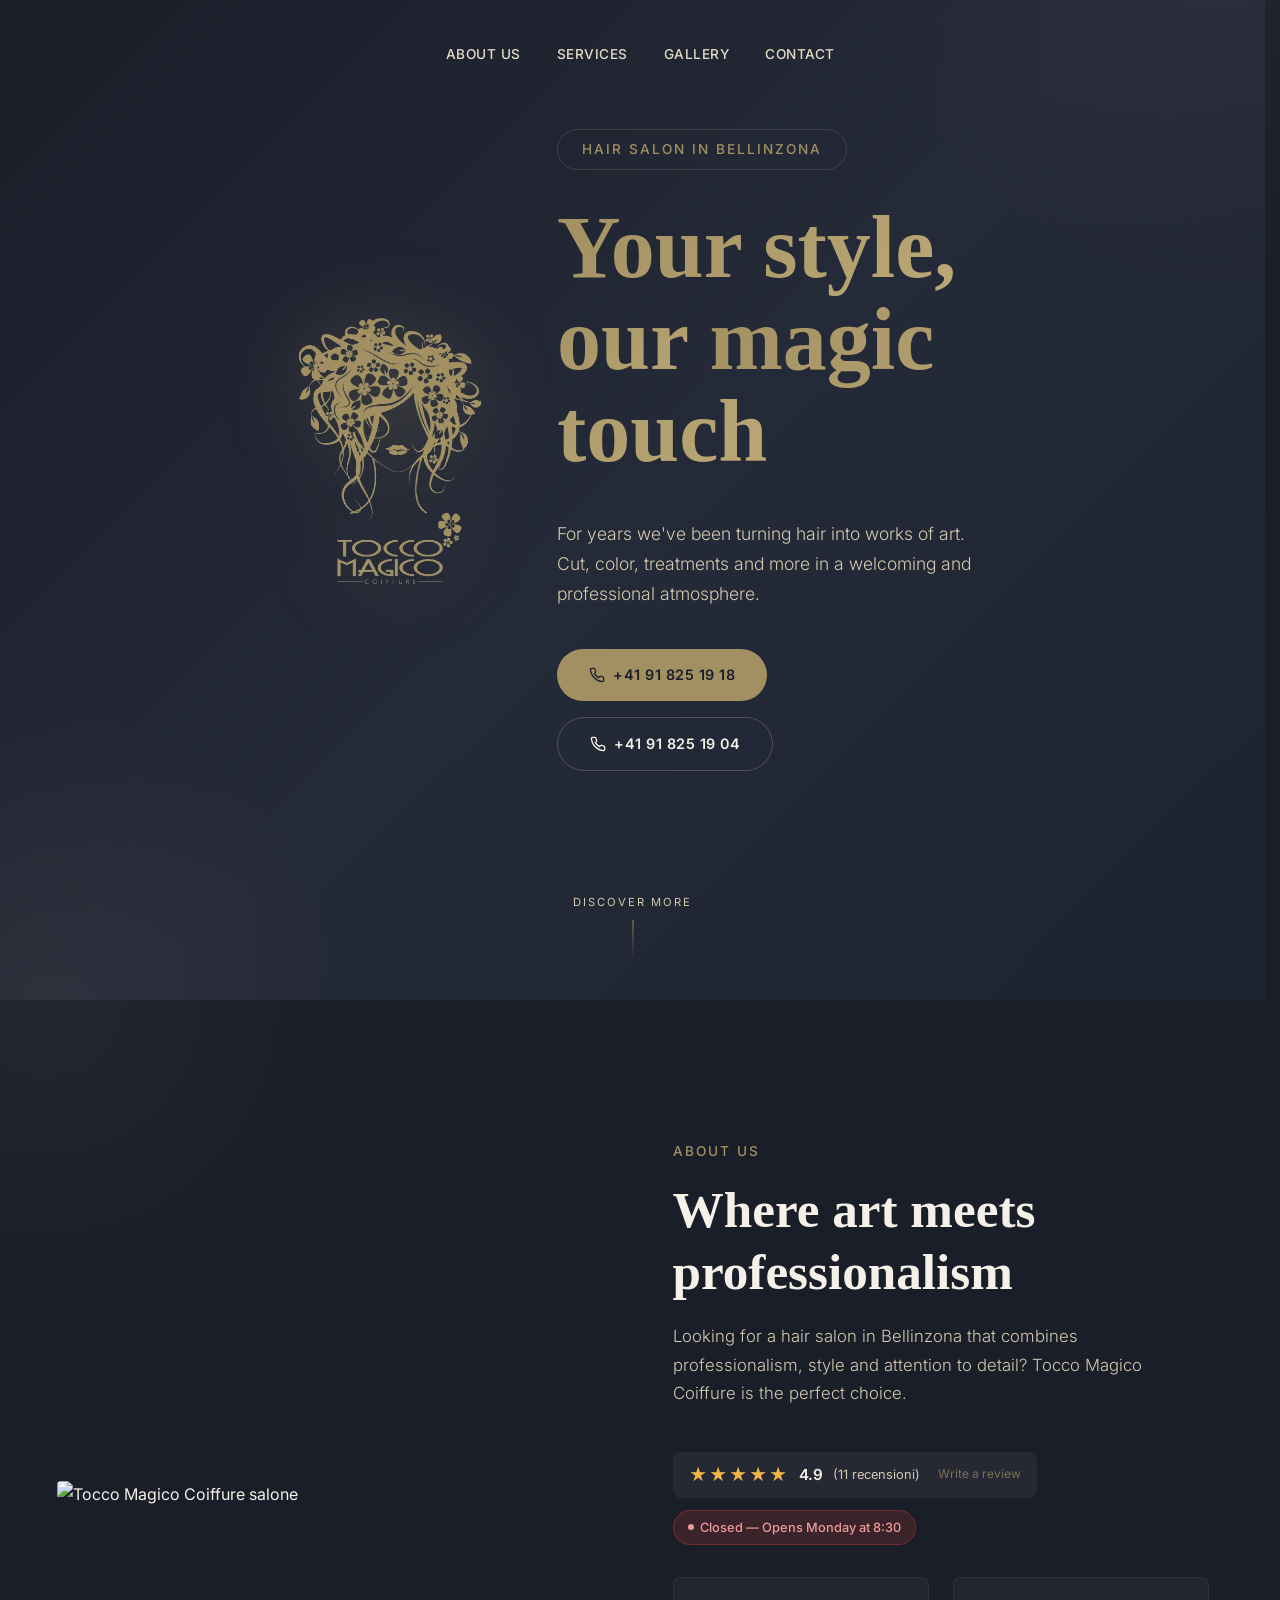
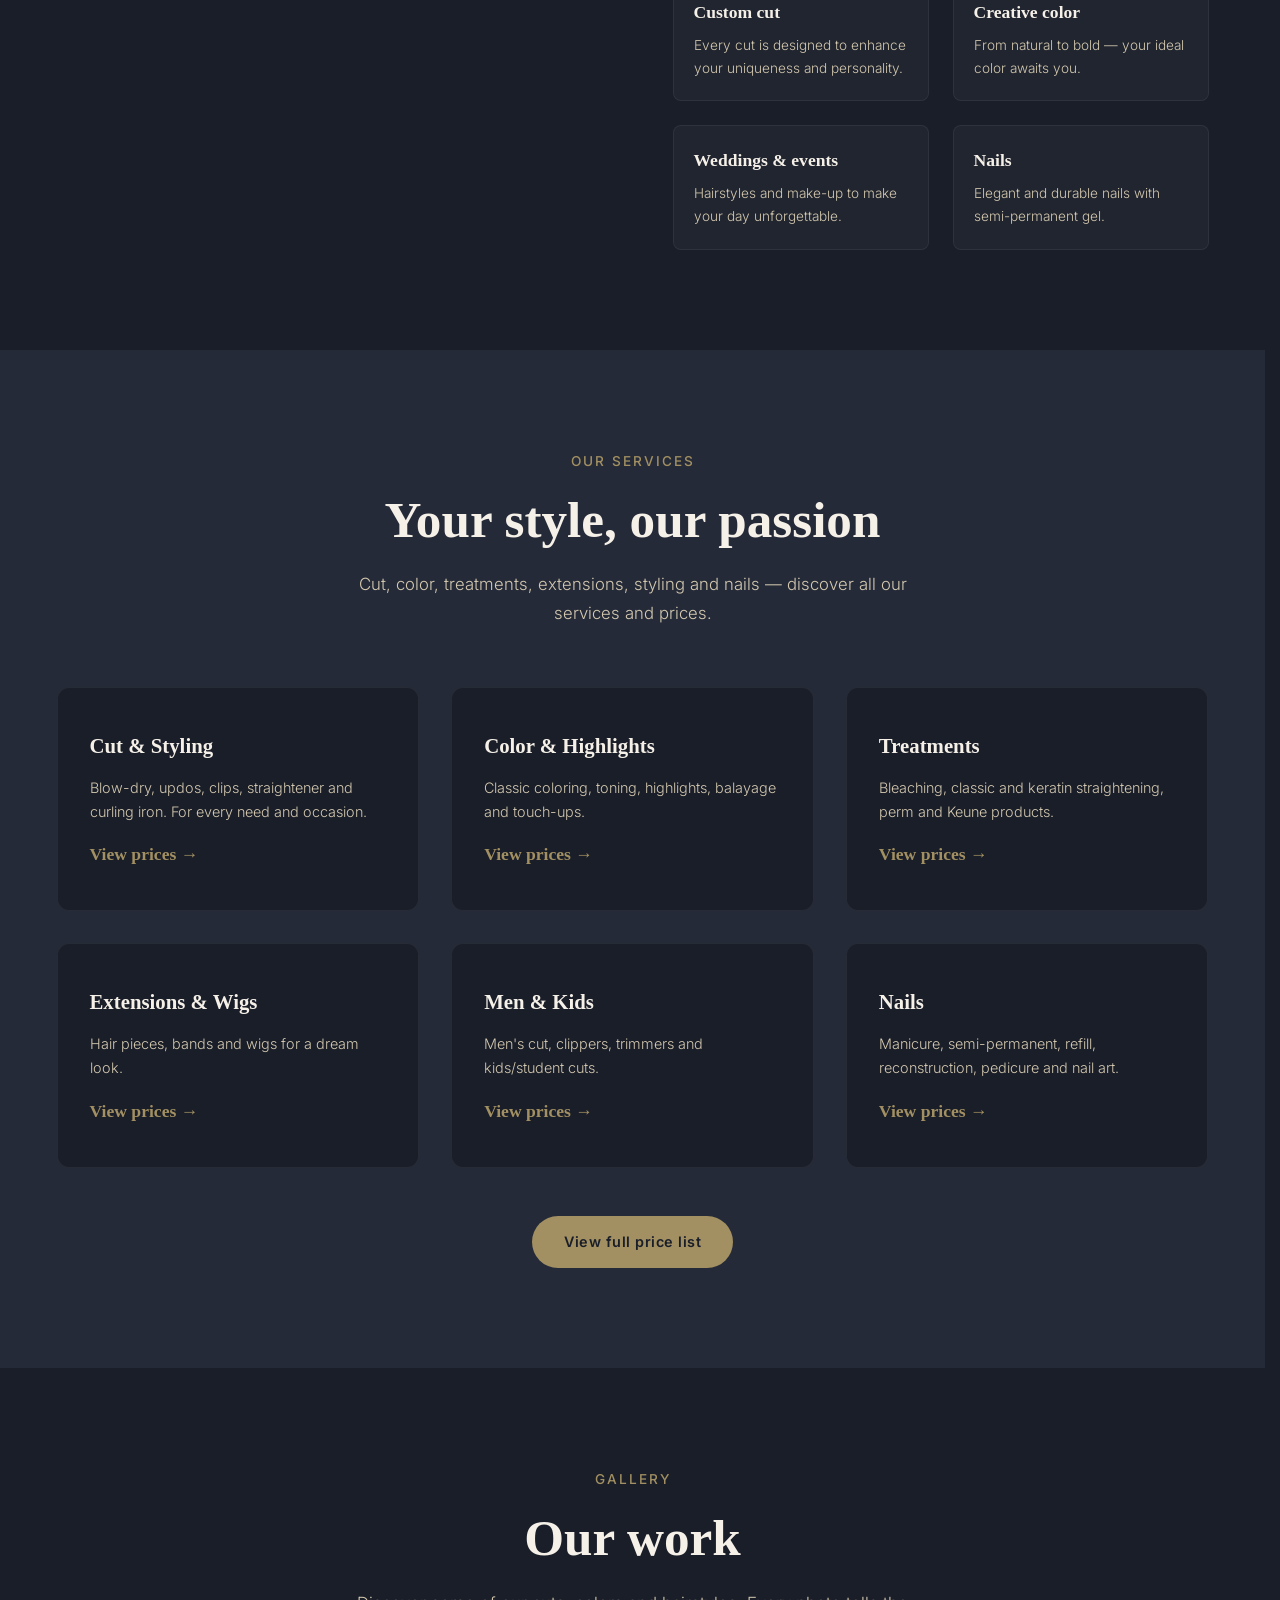
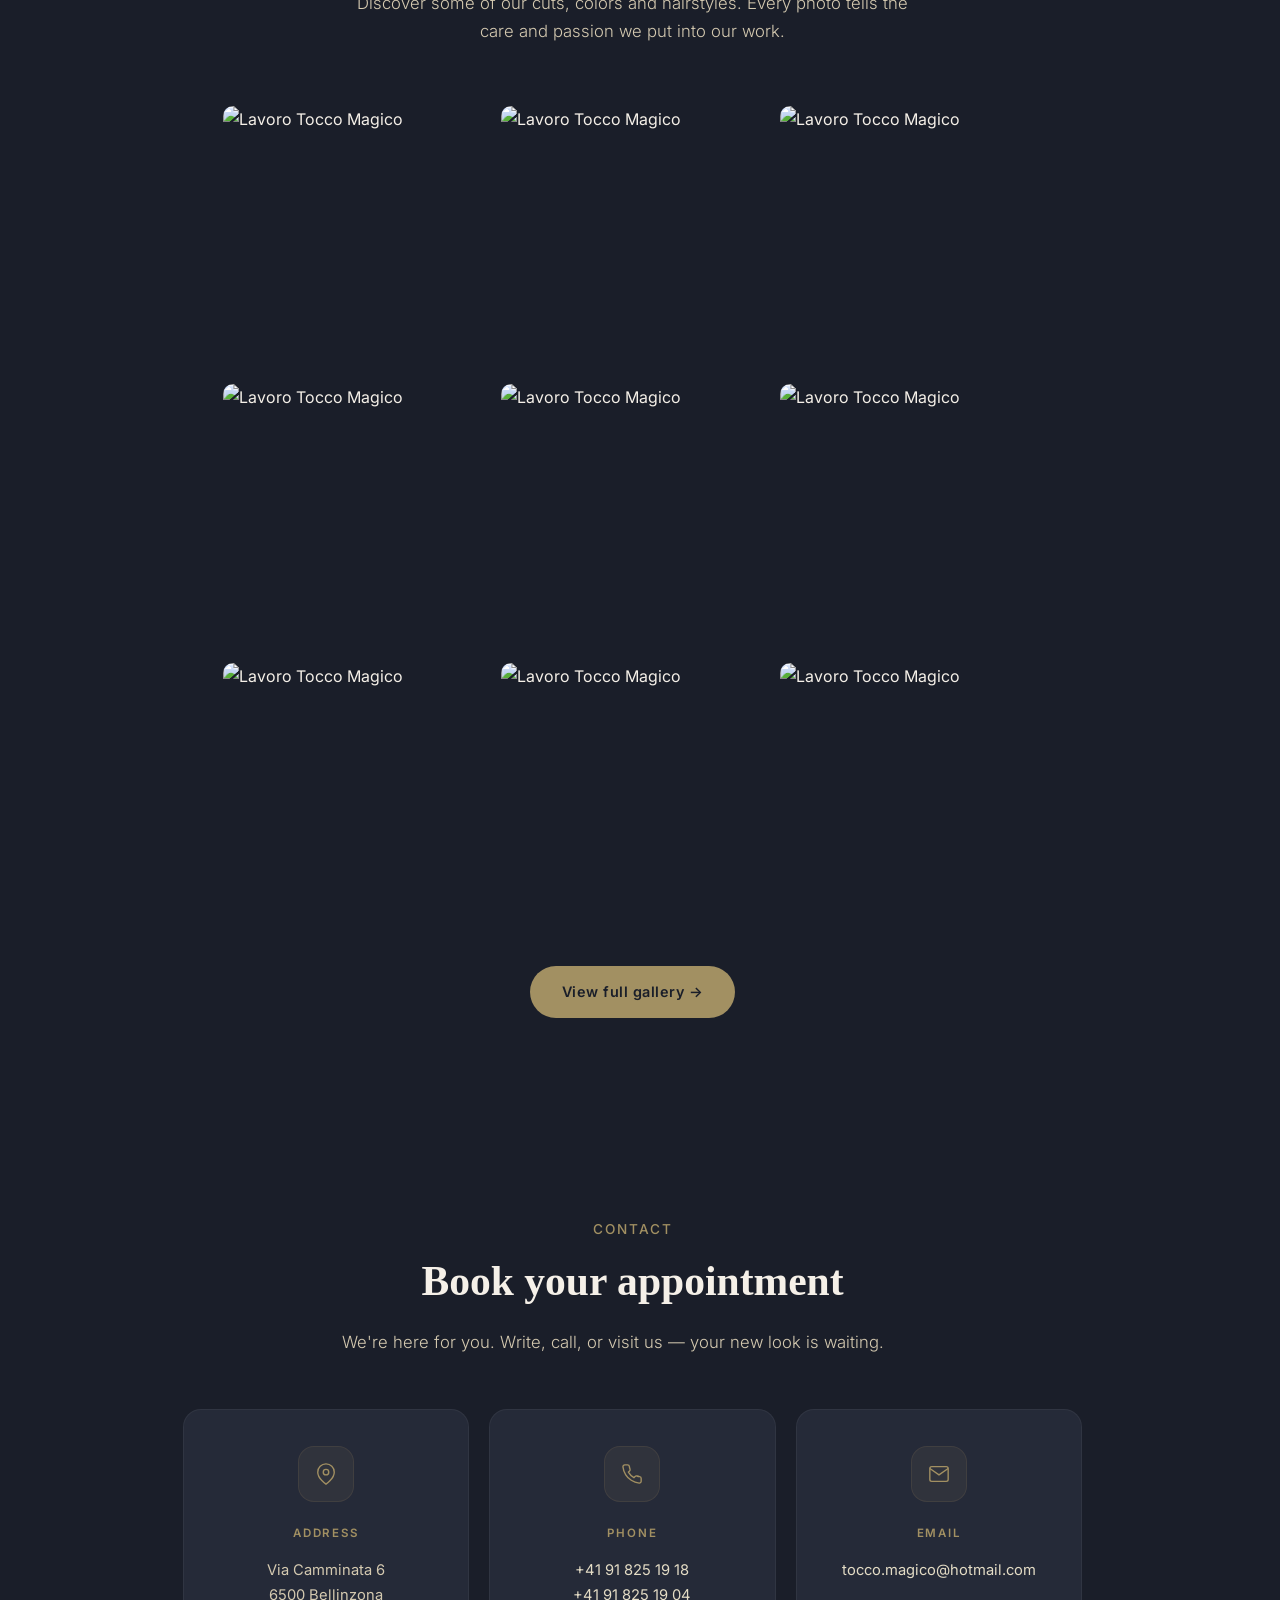
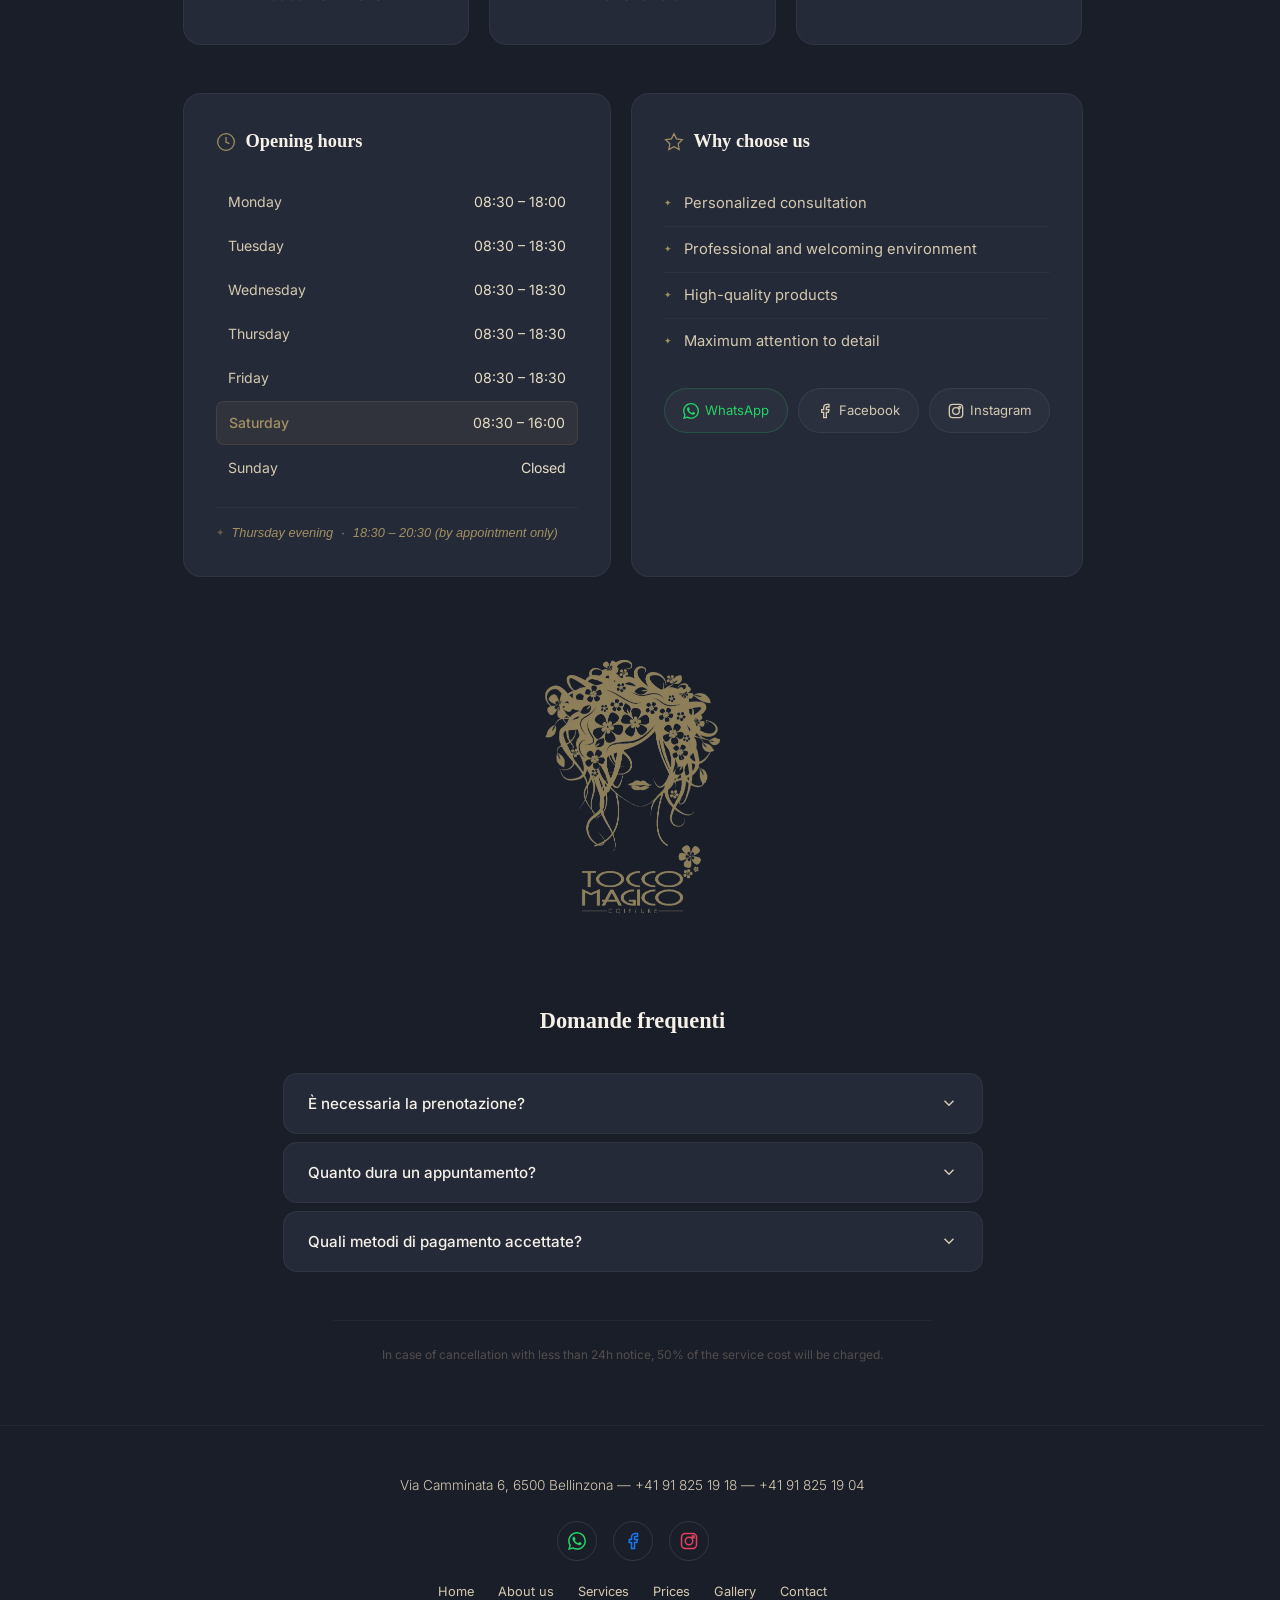
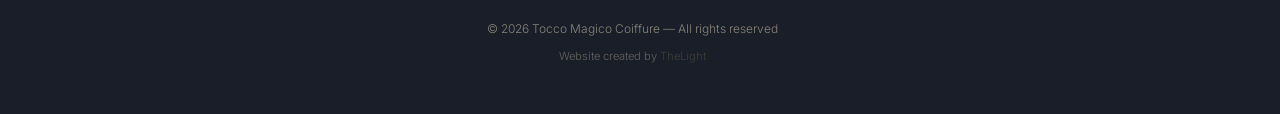
==== commit 7e3cacbb: "Footer: WhatsApp added to socials, colored icons for WA/FB/IG" ====
--- a/index.html
+++ b/index.html
@@ -220,13 +220,6 @@
         <p class="section-sub contact-sub" data-i18n="contact_hero_desc">Siamo qui per te. Scrivici, chiamaci o passa a trovarci — il tuo nuovo look ti aspetta.</p>
       </div>
 
-      <div class="contact-actions reveal">
-        <a href="tel:+41918251918" class="cta-phone">
-          <svg width="20" height="20" viewBox="0 0 24 24" fill="none" stroke="currentColor" stroke-width="2"><path d="M22 16.92v3a2 2 0 0 1-2.18 2 19.79 19.79 0 0 1-8.63-3.07 19.5 19.5 0 0 1-6-6 19.79 19.79 0 0 1-3.07-8.67A2 2 0 0 1 4.11 2h3a2 2 0 0 1 2 1.72c.127.96.361 1.903.7 2.81a2 2 0 0 1-.45 2.11L8.09 9.91a16 16 0 0 0 6 6l1.27-1.27a2 2 0 0 1 2.11-.45c.907.339 1.85.573 2.81.7A2 2 0 0 1 22 16.92z"/></svg>
-          +41 91 825 19 18
-        </a>
-      </div>
-
       <div class="contact-cards reveal">
         <div class="contact-card">
           <div class="contact-card-icon">
@@ -245,10 +238,10 @@
         </div>
         <div class="contact-card">
           <div class="contact-card-icon">
-            <svg width="22" height="22" viewBox="0 0 24 24" fill="none" stroke="currentColor" stroke-width="1.5"><circle cx="12" cy="12" r="10"/><path d="M2 12h20"/><path d="M12 2a15.3 15.3 0 0 1 4 10 15.3 15.3 0 0 1-4 10 15.3 15.3 0 0 1-4-10 15.3 15.3 0 0 1 4-10z"/></svg>
-          </div>
-          <h4 data-i18n="contact_languages">Lingue</h4>
-          <p data-i18n="contact_languages_list">Italiano, Francese, Tedesco, Inglese, Serbo-croato</p>
+            <svg width="22" height="22" viewBox="0 0 24 24" fill="none" stroke="currentColor" stroke-width="1.5"><path d="M4 4h16c1.1 0 2 .9 2 2v12c0 1.1-.9 2-2 2H4c-1.1 0-2-.9-2-2V6c0-1.1.9-2 2-2z"/><polyline points="22,6 12,13 2,6"/></svg>
+          </div>
+          <h4>Email</h4>
+          <p><a href="mailto:tocco.magico@hotmail.com">tocco.magico@hotmail.com</a></p>
         </div>
       </div>
 
@@ -361,6 +354,9 @@
     <div class="container">
       <p>Via Camminata 6, 6500 Bellinzona — +41 91 825 19 18 — +41 91 825 19 04</p>
       <div class="social-links">
+        <a href="https://wa.me/41918251918" target="_blank" rel="noopener" aria-label="WhatsApp">
+          <svg width="18" height="18" viewBox="0 0 24 24" fill="currentColor"><path d="M17.472 14.382c-.297-.149-1.758-.867-2.03-.967-.273-.099-.471-.148-.67.15-.197.297-.767.966-.94 1.164-.173.199-.347.223-.644.075-.297-.15-1.255-.463-2.39-1.475-.883-.788-1.48-1.761-1.653-2.059-.173-.297-.018-.458.13-.606.134-.133.298-.347.446-.52.149-.174.198-.298.298-.497.099-.198.05-.371-.025-.52-.075-.149-.669-1.612-.916-2.207-.242-.579-.487-.5-.669-.51-.173-.008-.371-.01-.57-.01-.198 0-.52.074-.792.372-.272.297-1.04 1.016-1.04 2.479 0 1.462 1.065 2.875 1.213 3.074.149.198 2.096 3.2 5.077 4.487.709.306 1.262.489 1.694.625.712.227 1.36.195 1.871.118.571-.085 1.758-.719 2.006-1.413.248-.694.248-1.289.173-1.413-.074-.124-.272-.198-.57-.347m-5.421 7.403h-.004a9.87 9.87 0 01-5.031-1.378l-.361-.214-3.741.982.998-3.648-.235-.374a9.86 9.86 0 01-1.51-5.26c.001-5.45 4.436-9.884 9.888-9.884 2.64 0 5.122 1.03 6.988 2.898a9.825 9.825 0 012.893 6.994c-.003 5.45-4.437 9.884-9.885 9.884m8.413-18.297A11.815 11.815 0 0012.05 0C5.495 0 .16 5.335.157 11.892c0 2.096.547 4.142 1.588 5.945L.057 24l6.305-1.654a11.882 11.882 0 005.683 1.448h.005c6.554 0 11.89-5.335 11.893-11.893a11.821 11.821 0 00-3.48-8.413Z"/></svg>
+        </a>
         <a href="https://www.facebook.com/toccomagicocoiffure" target="_blank" rel="noopener" aria-label="Facebook">
           <svg width="18" height="18" viewBox="0 0 24 24" fill="none" stroke="currentColor" stroke-width="2"><path d="M18 2h-3a5 5 0 0 0-5 5v3H7v4h3v8h4v-8h3l1-4h-4V7a1 1 0 0 1 1-1h3z"/></svg>
         </a>
--- a/assets/css/style.css
+++ b/assets/css/style.css
@@ -1115,6 +1115,15 @@
   background: rgba(139, 125, 114, 0.1);
 }
 
+.social-links a[aria-label="WhatsApp"] { color: #25D366; }
+.social-links a[aria-label="WhatsApp"]:hover { border-color: #25D366; background: rgba(37,211,102,0.1); }
+
+.social-links a[aria-label="Facebook"] { color: #1877F2; }
+.social-links a[aria-label="Facebook"]:hover { border-color: #1877F2; background: rgba(24,119,242,0.1); }
+
+.social-links a[aria-label="Instagram"] { color: #E4405F; }
+.social-links a[aria-label="Instagram"]:hover { border-color: #E4405F; background: rgba(228,64,95,0.1); }
+
 .social-links a svg {
   width: 18px;
   height: 18px;
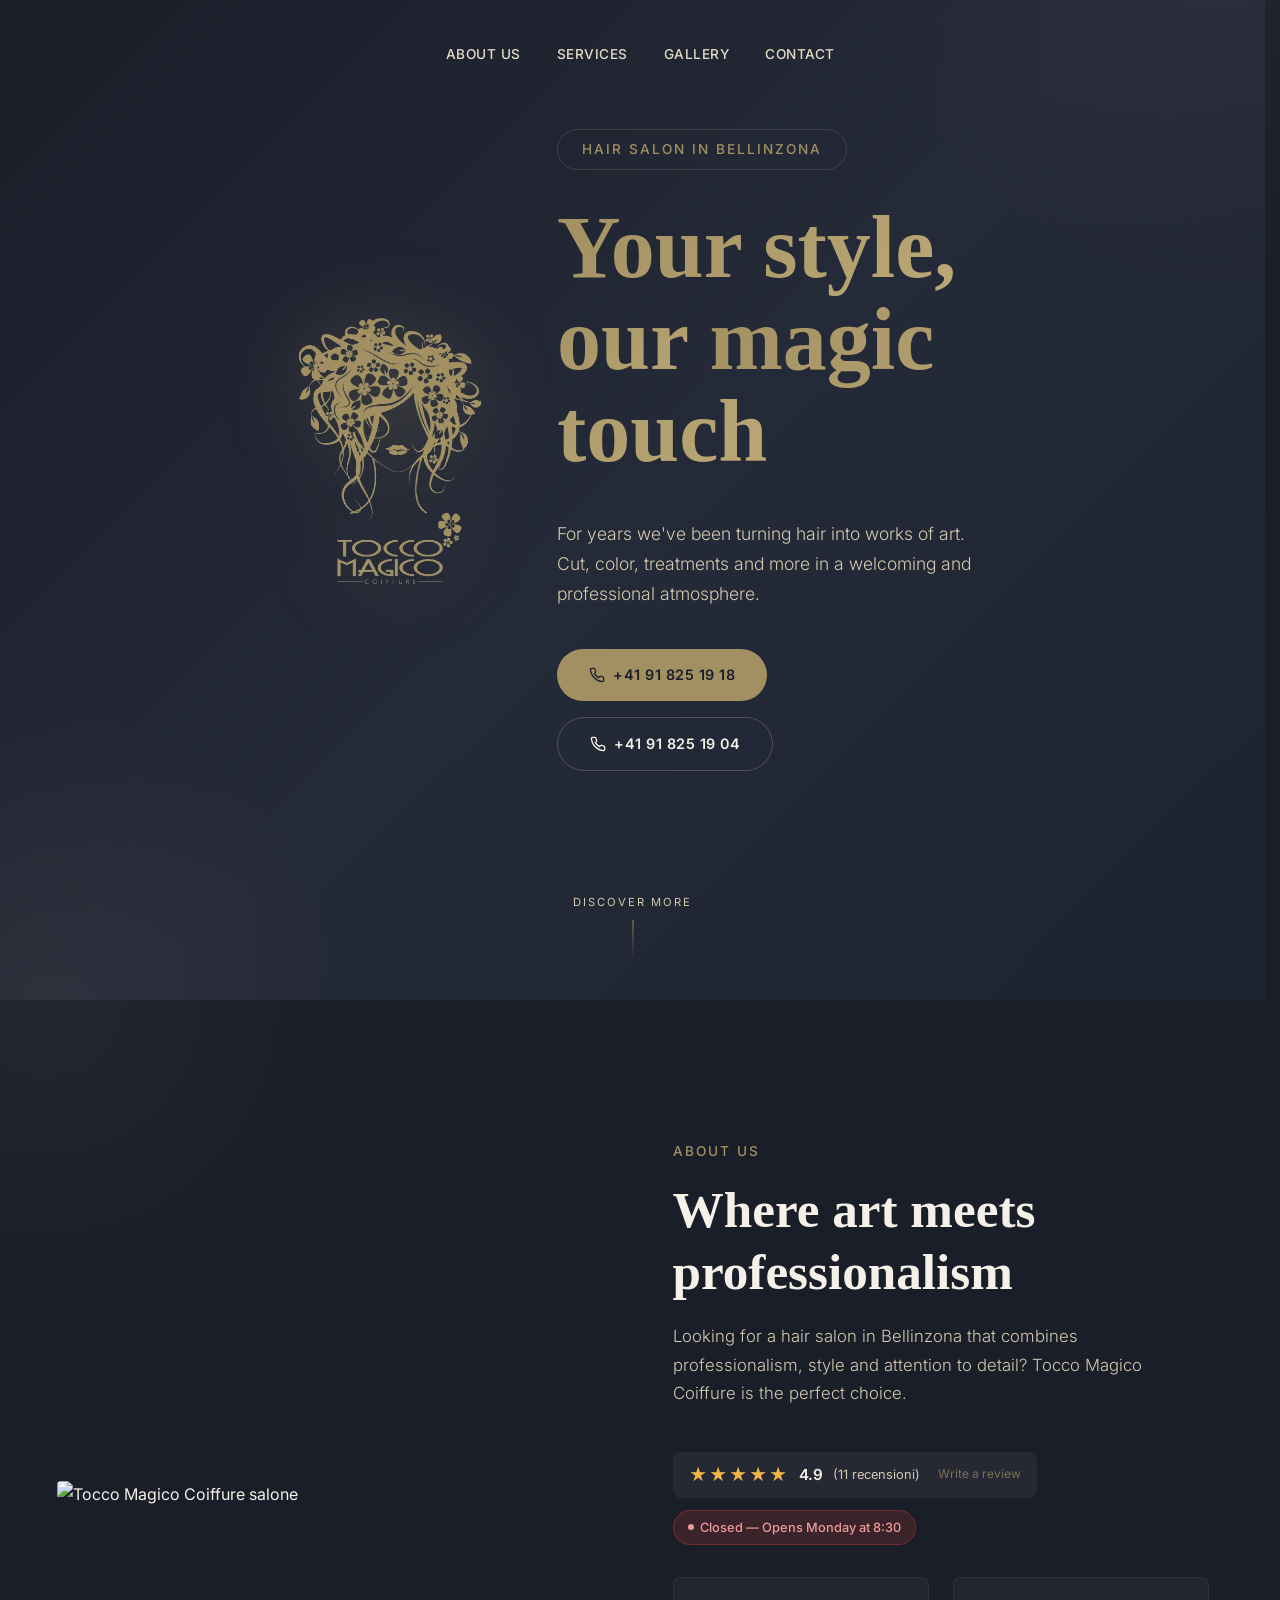
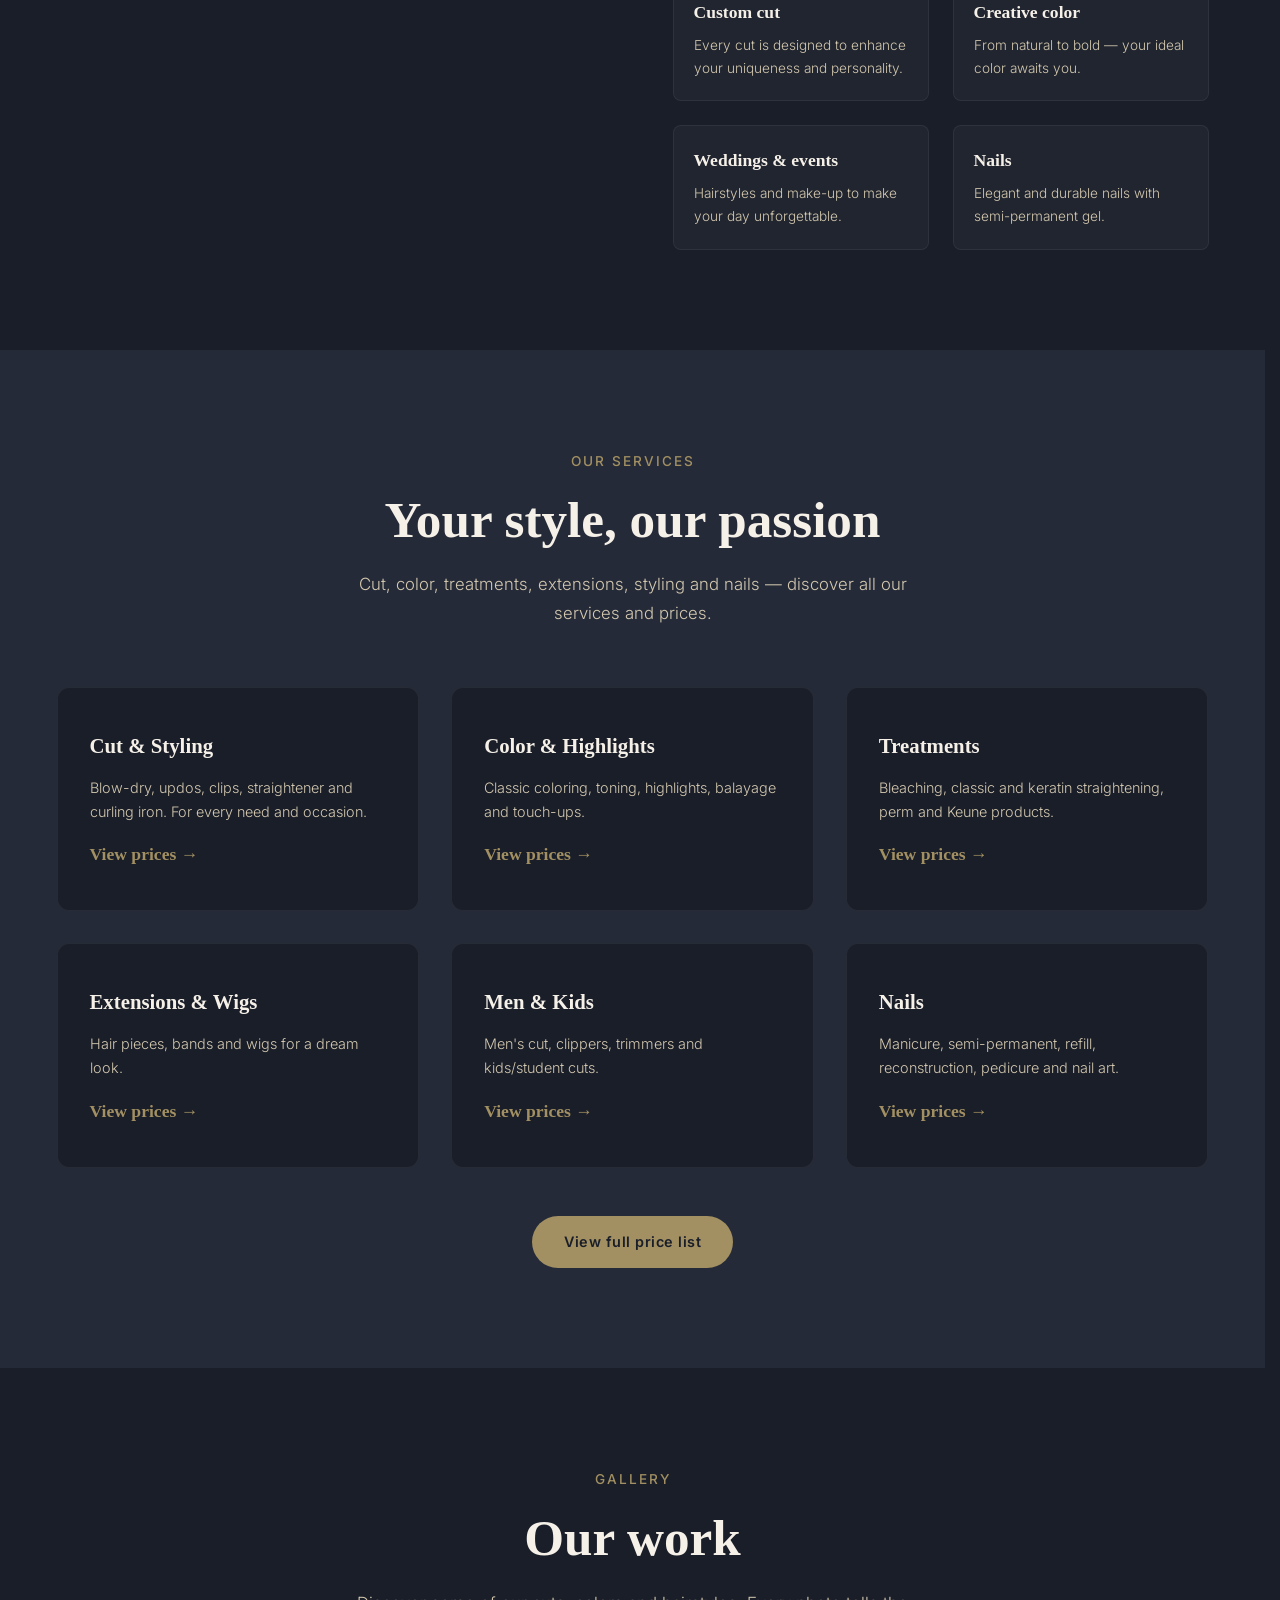
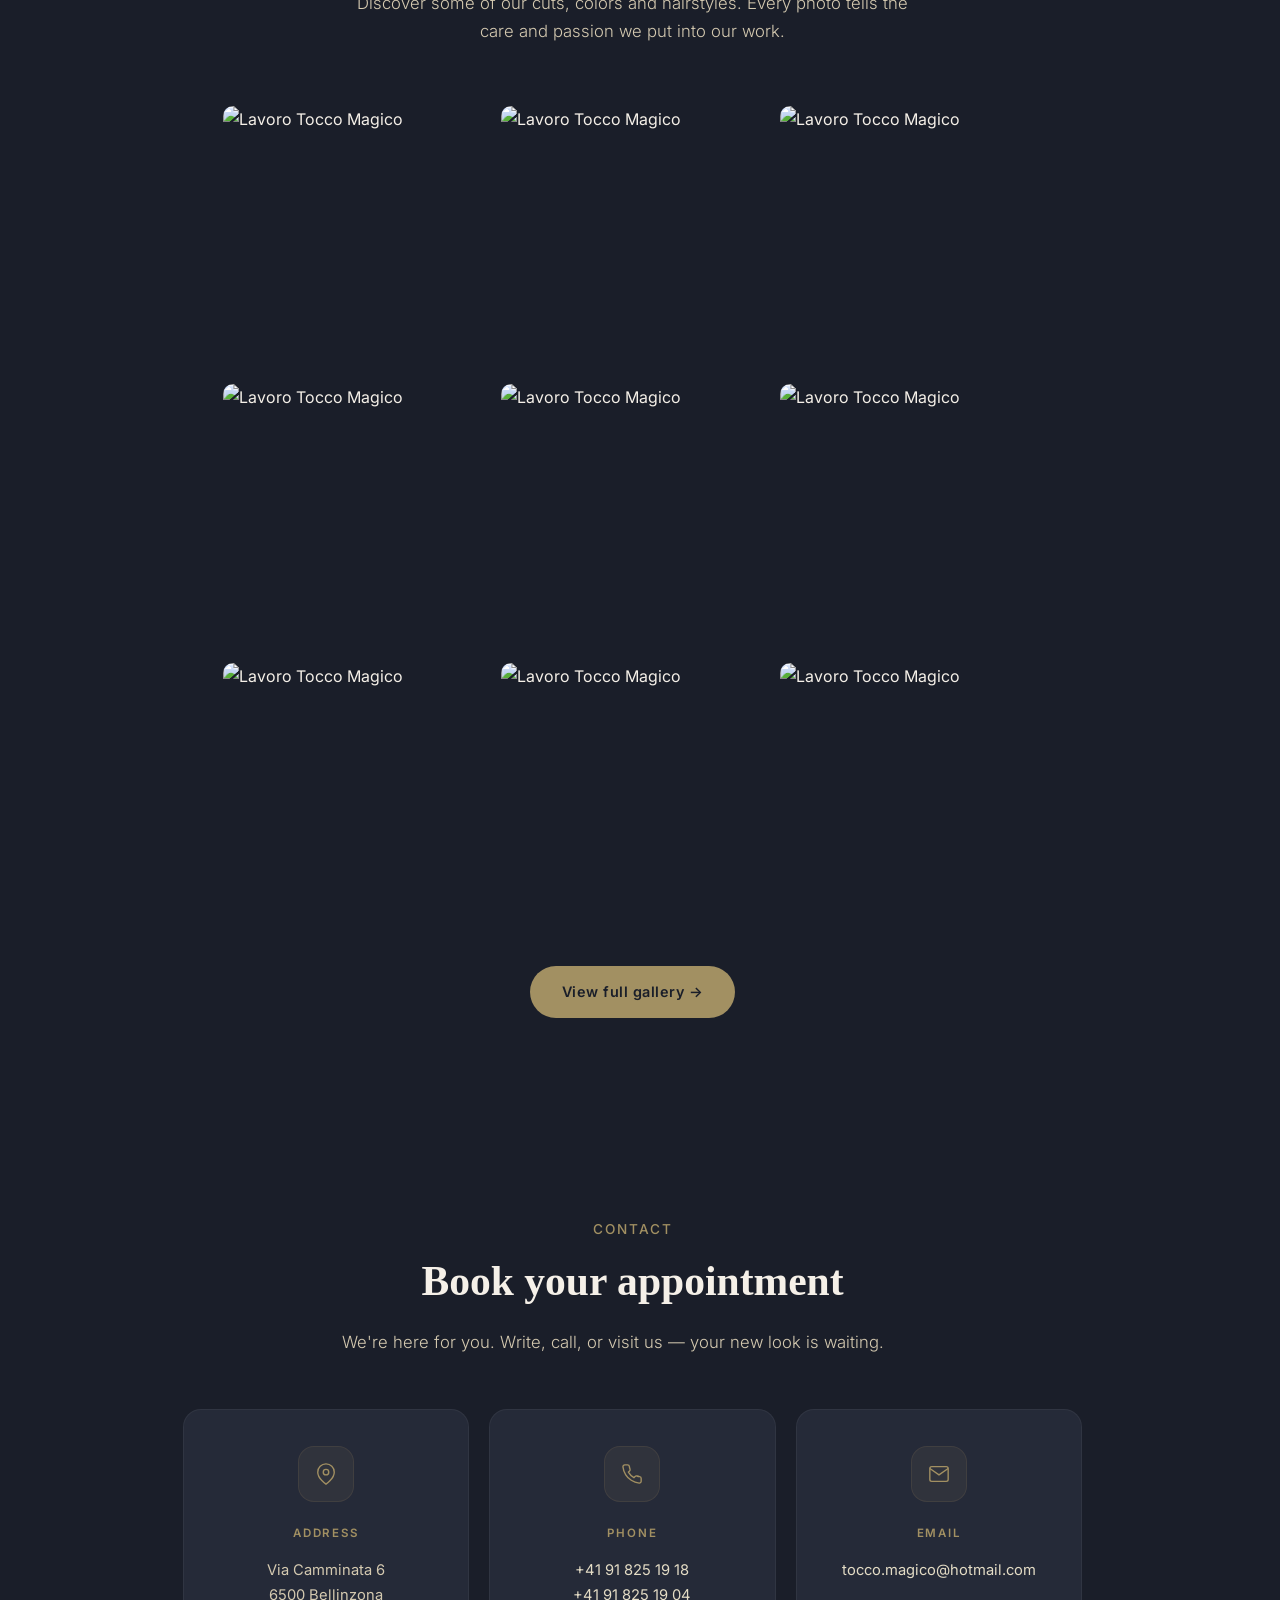
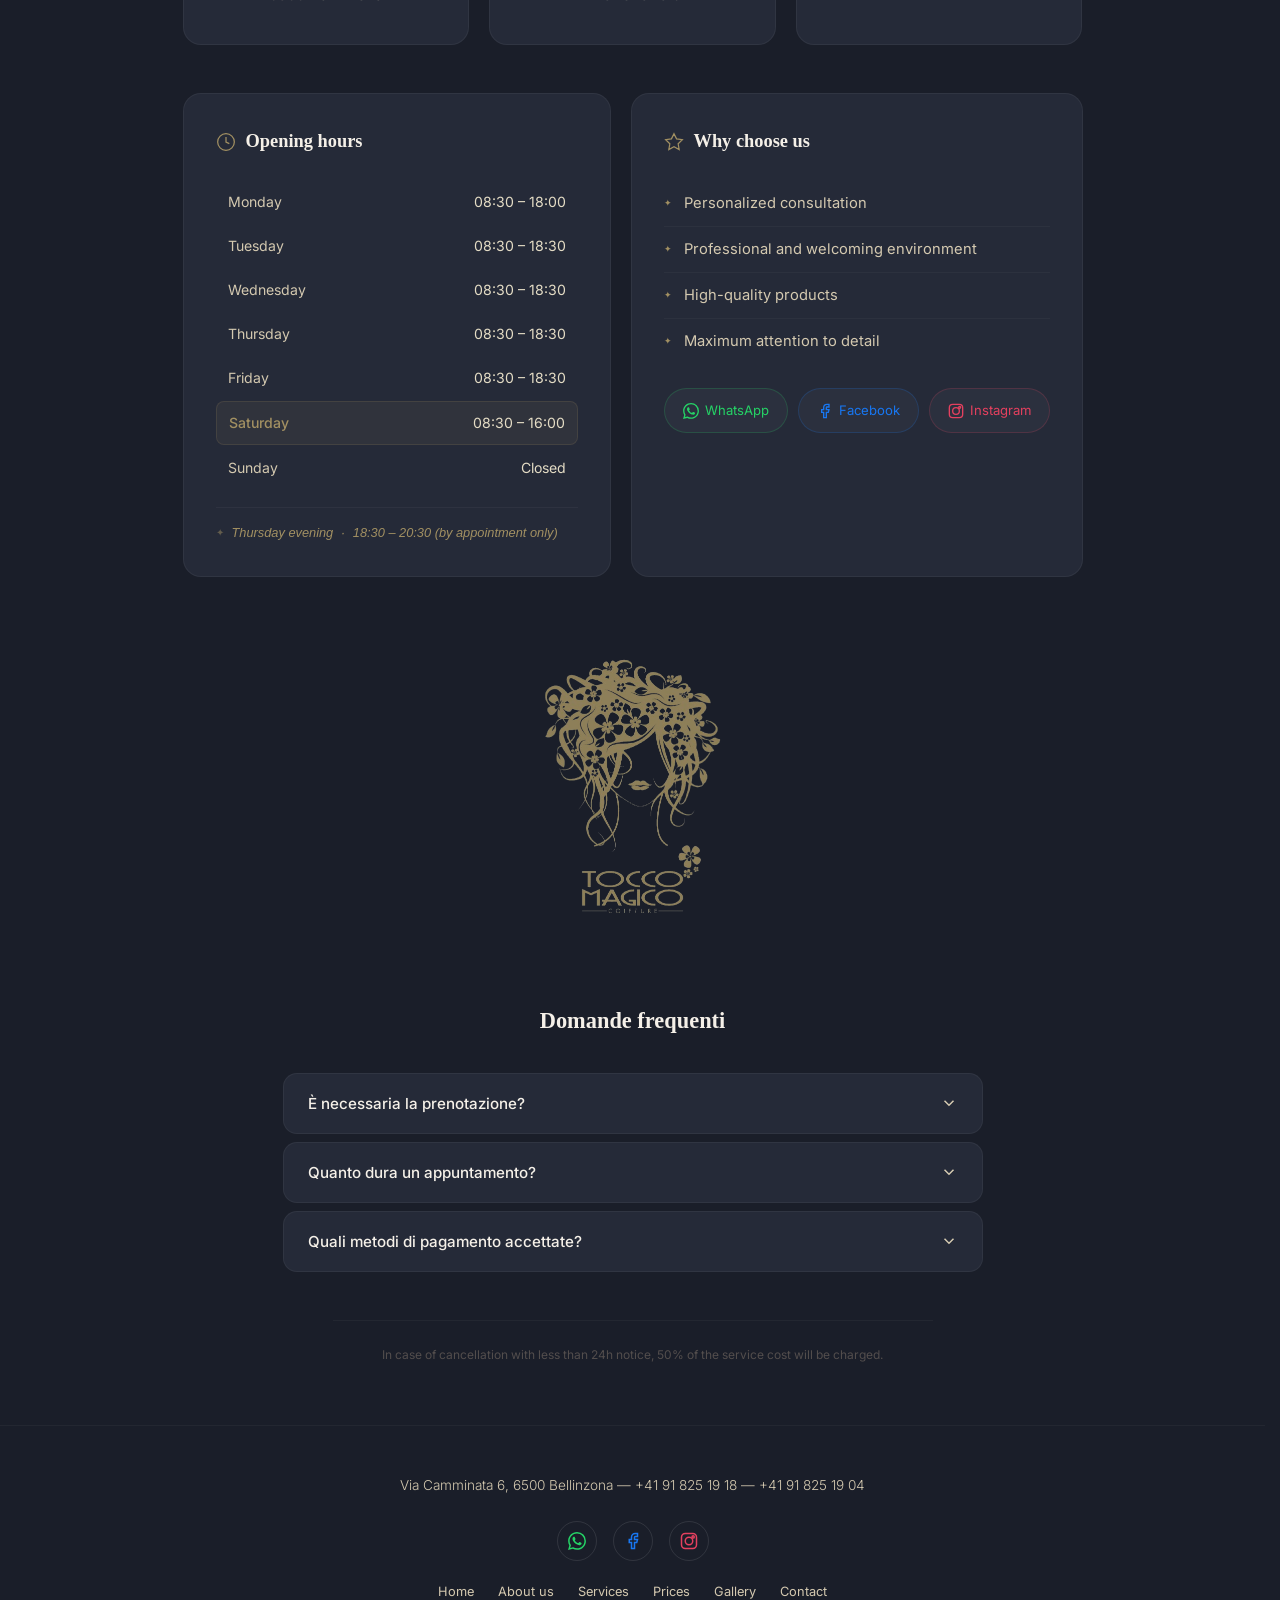
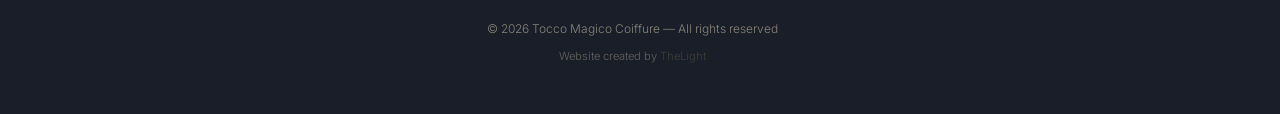
==== commit 05d56bdb: "social pills: brand colors for Facebook and Instagram" ====
--- a/index.html
+++ b/index.html
@@ -294,11 +294,11 @@
               <svg width="16" height="16" viewBox="0 0 24 24" fill="currentColor"><path d="M17.472 14.382c-.297-.149-1.758-.867-2.03-.967-.273-.099-.471-.148-.67.15-.197.297-.767.966-.94 1.164-.173.199-.347.223-.644.075-.297-.15-1.255-.463-2.39-1.475-.883-.788-1.48-1.761-1.653-2.059-.173-.297-.018-.458.13-.606.134-.133.298-.347.446-.52.149-.174.198-.298.298-.497.099-.198.05-.371-.025-.52-.075-.149-.669-1.612-.916-2.207-.242-.579-.487-.5-.669-.51-.173-.008-.371-.01-.57-.01-.198 0-.52.074-.792.372-.272.297-1.04 1.016-1.04 2.479 0 1.462 1.065 2.875 1.213 3.074.149.198 2.096 3.2 5.077 4.487.709.306 1.262.489 1.694.625.712.227 1.36.195 1.871.118.571-.085 1.758-.719 2.006-1.413.248-.694.248-1.289.173-1.413-.074-.124-.272-.198-.57-.347m-5.421 7.403h-.004a9.87 9.87 0 01-5.031-1.378l-.361-.214-3.741.982.998-3.648-.235-.374a9.86 9.86 0 01-1.51-5.26c.001-5.45 4.436-9.884 9.888-9.884 2.64 0 5.122 1.03 6.988 2.898a9.825 9.825 0 012.893 6.994c-.003 5.45-4.437 9.884-9.885 9.884m8.413-18.297A11.815 11.815 0 0012.05 0C5.495 0 .16 5.335.157 11.892c0 2.096.547 4.142 1.588 5.945L.057 24l6.305-1.654a11.882 11.882 0 005.683 1.448h.005c6.554 0 11.89-5.335 11.893-11.893a11.821 11.821 0 00-3.48-8.413Z"/></svg>
               WhatsApp
             </a>
-            <a href="https://www.facebook.com/toccomagicocoiffure" target="_blank" rel="noopener" class="social-pill">
+            <a href="https://www.facebook.com/toccomagicocoiffure" target="_blank" rel="noopener" class="social-pill social-pill-fb">
               <svg width="16" height="16" viewBox="0 0 24 24" fill="none" stroke="currentColor" stroke-width="2"><path d="M18 2h-3a5 5 0 0 0-5 5v3H7v4h3v8h4v-8h3l1-4h-4V7a1 1 0 0 1 1-1h3z"/></svg>
               Facebook
             </a>
-            <a href="https://www.instagram.com/toccomagicocoiffure" target="_blank" rel="noopener" class="social-pill">
+            <a href="https://www.instagram.com/toccomagicocoiffure" target="_blank" rel="noopener" class="social-pill social-pill-ig">
               <svg width="16" height="16" viewBox="0 0 24 24" fill="none" stroke="currentColor" stroke-width="2"><rect x="2" y="2" width="20" height="20" rx="5"/><circle cx="12" cy="12" r="5"/><circle cx="17.5" cy="6.5" r="1.5"/></svg>
               Instagram
             </a>
--- a/assets/css/style.css
+++ b/assets/css/style.css
@@ -934,6 +934,26 @@
   color: #25D366;
 }
 
+.social-pill-fb {
+  color: #1877F2;
+  border-color: rgba(24,119,242,0.2);
+}
+.social-pill-fb:hover {
+  background: rgba(24,119,242,0.1);
+  border-color: #1877F2;
+  color: #1877F2;
+}
+
+.social-pill-ig {
+  color: #E4405F;
+  border-color: rgba(228,64,95,0.2);
+}
+.social-pill-ig:hover {
+  background: rgba(228,64,95,0.1);
+  border-color: #E4405F;
+  color: #E4405F;
+}
+
 /* ── LOGO ── */
 .contact-logo {
   max-width: 900px;
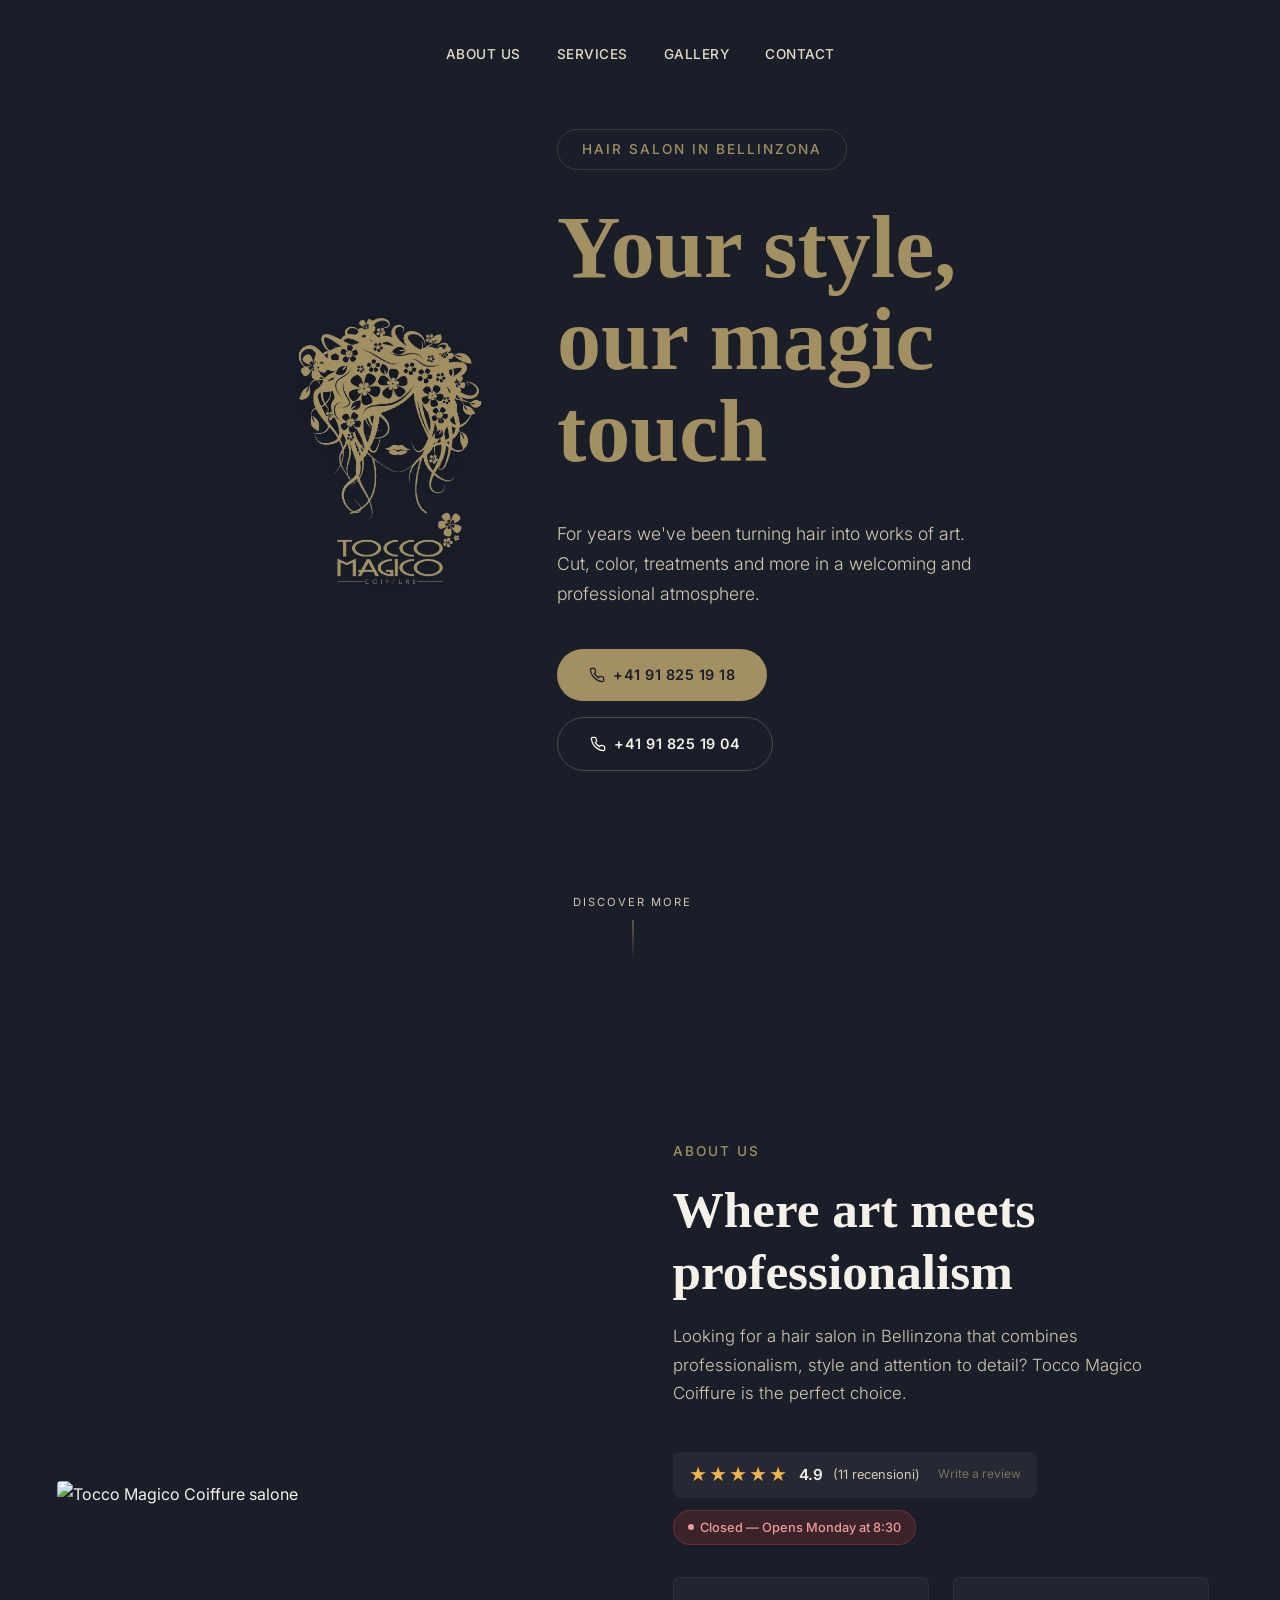
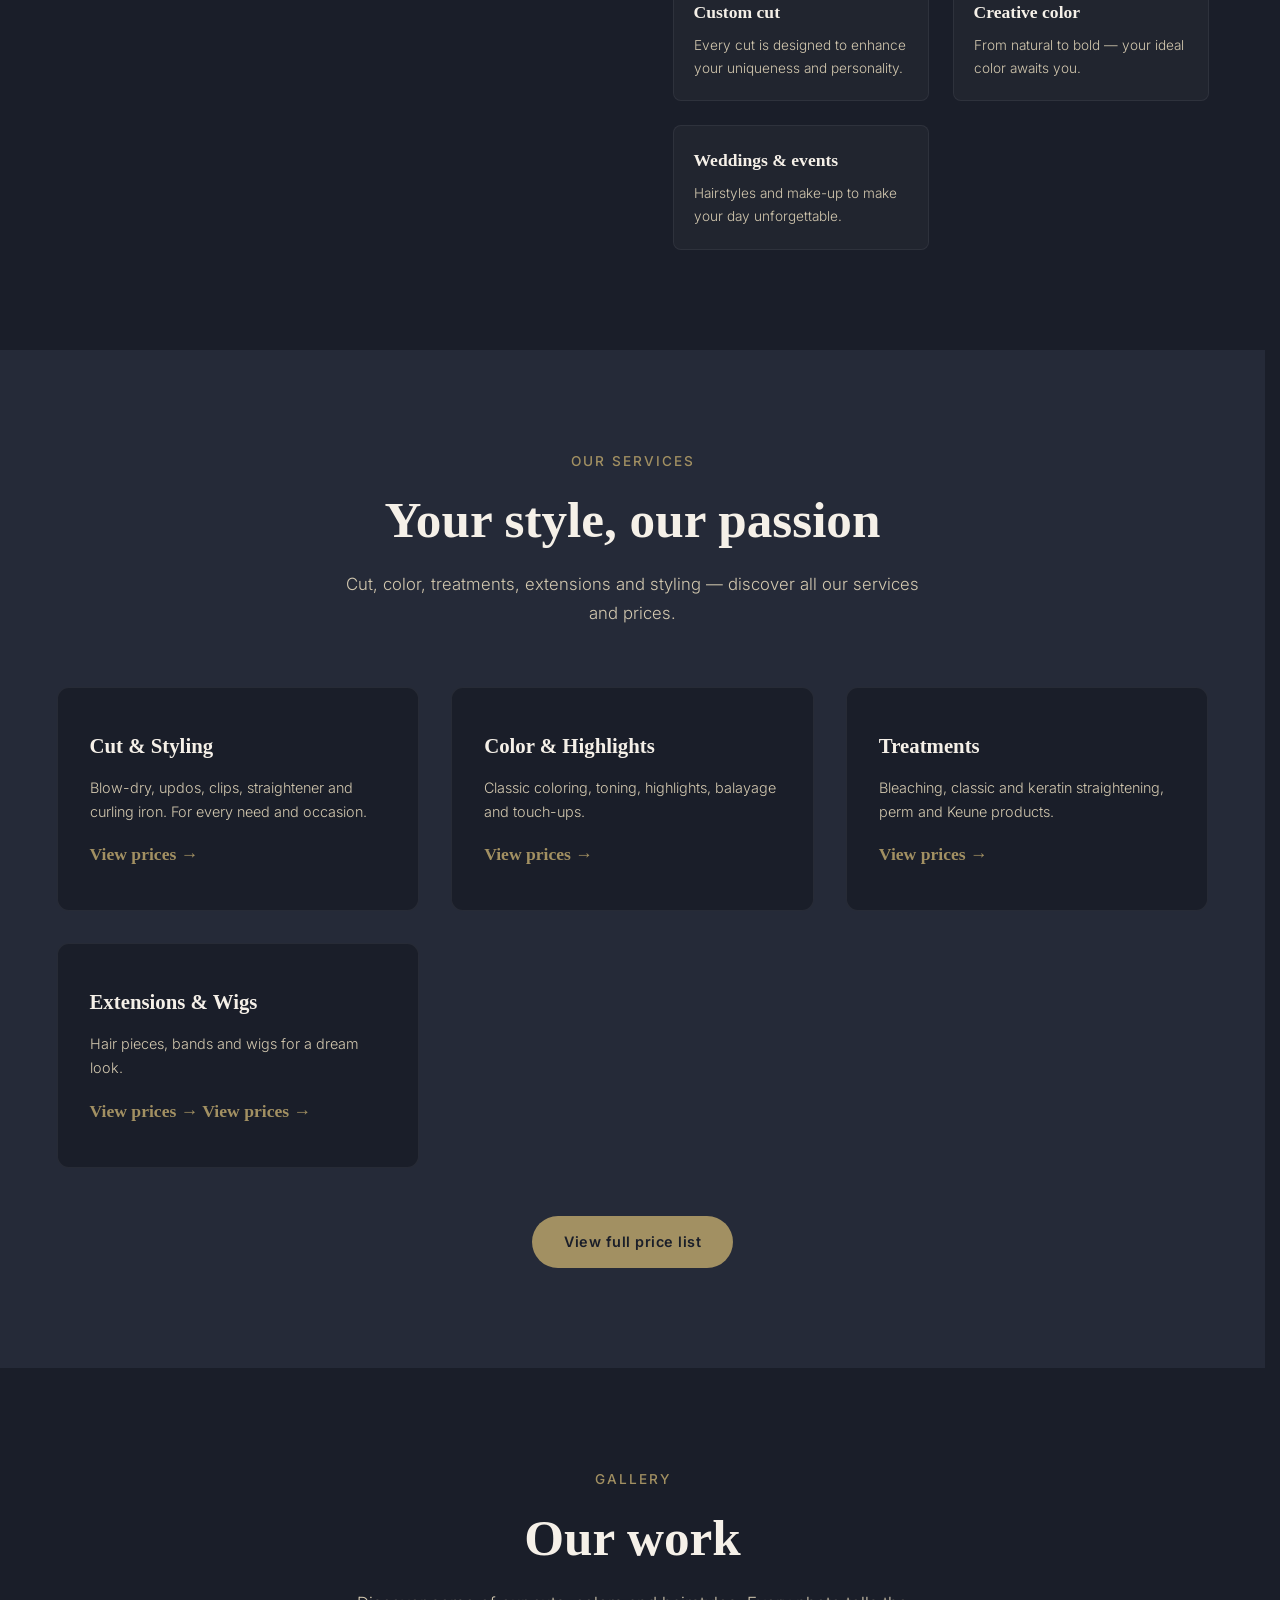
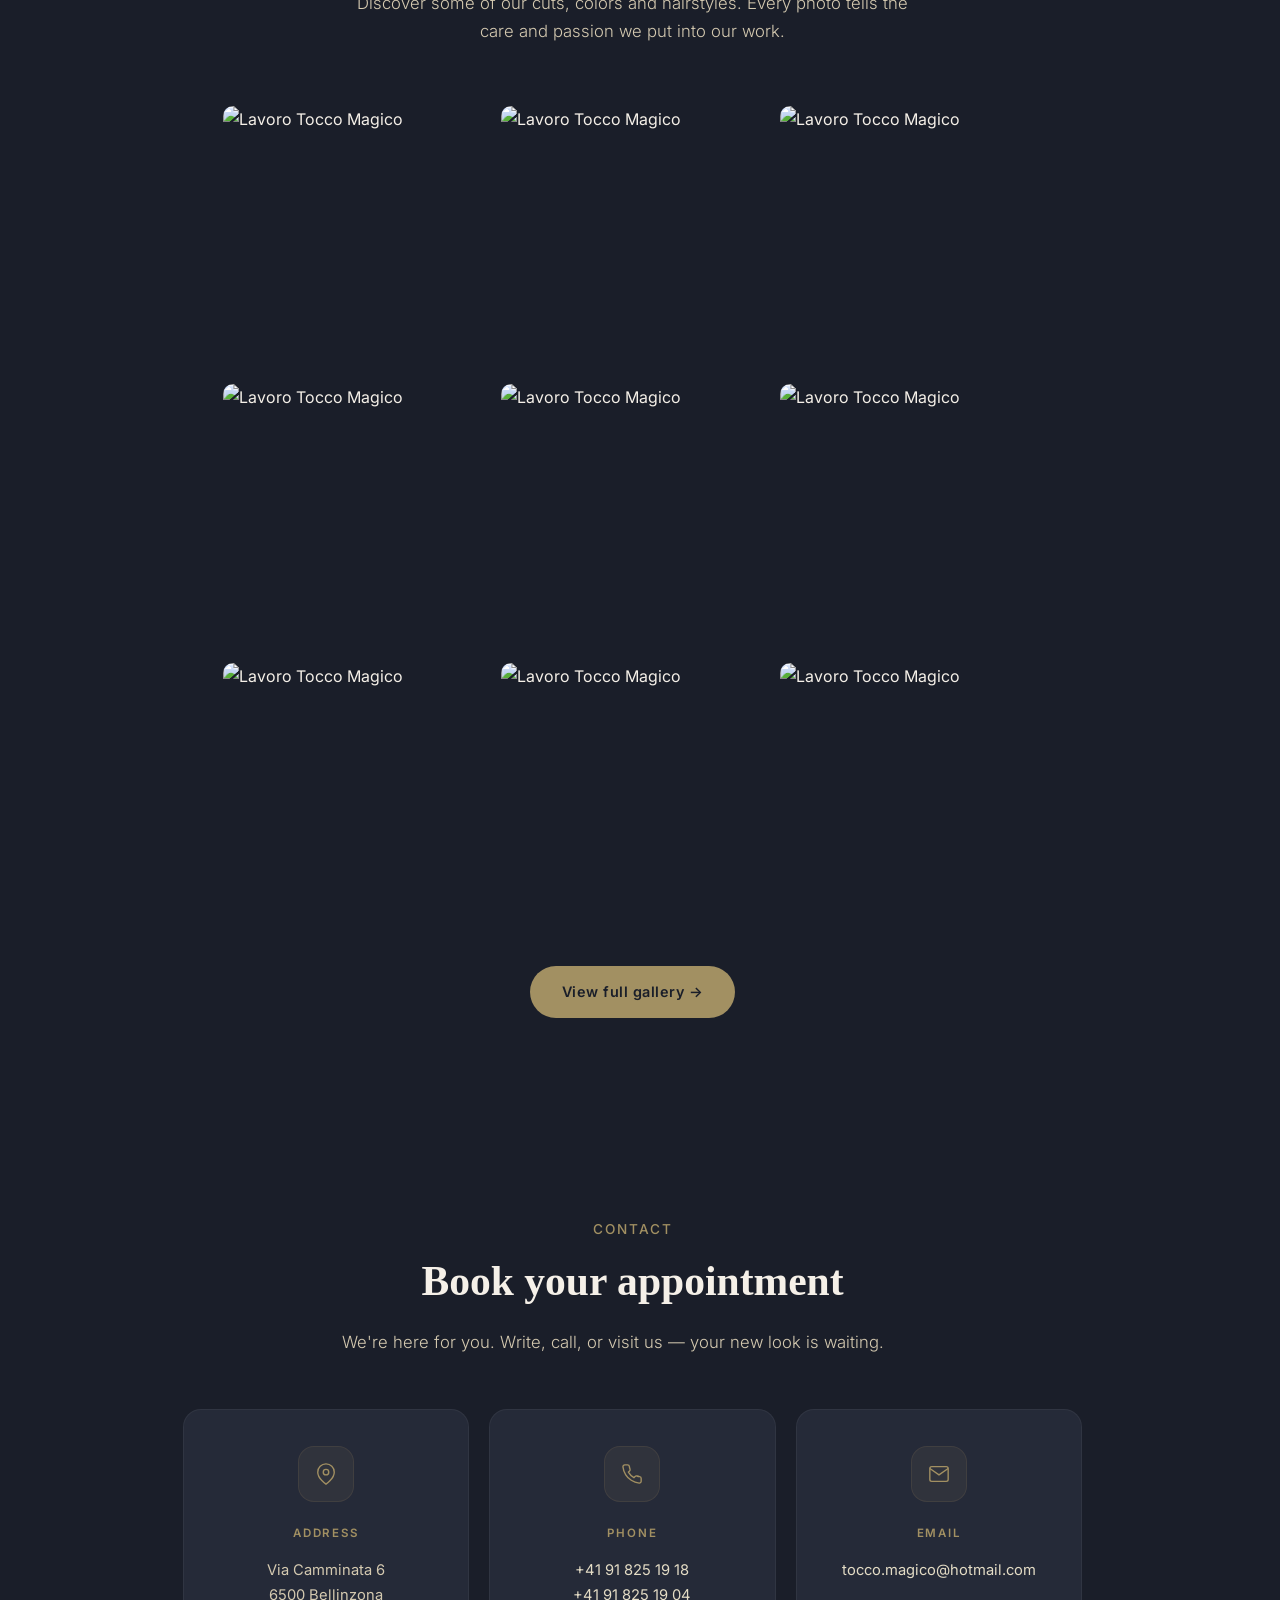
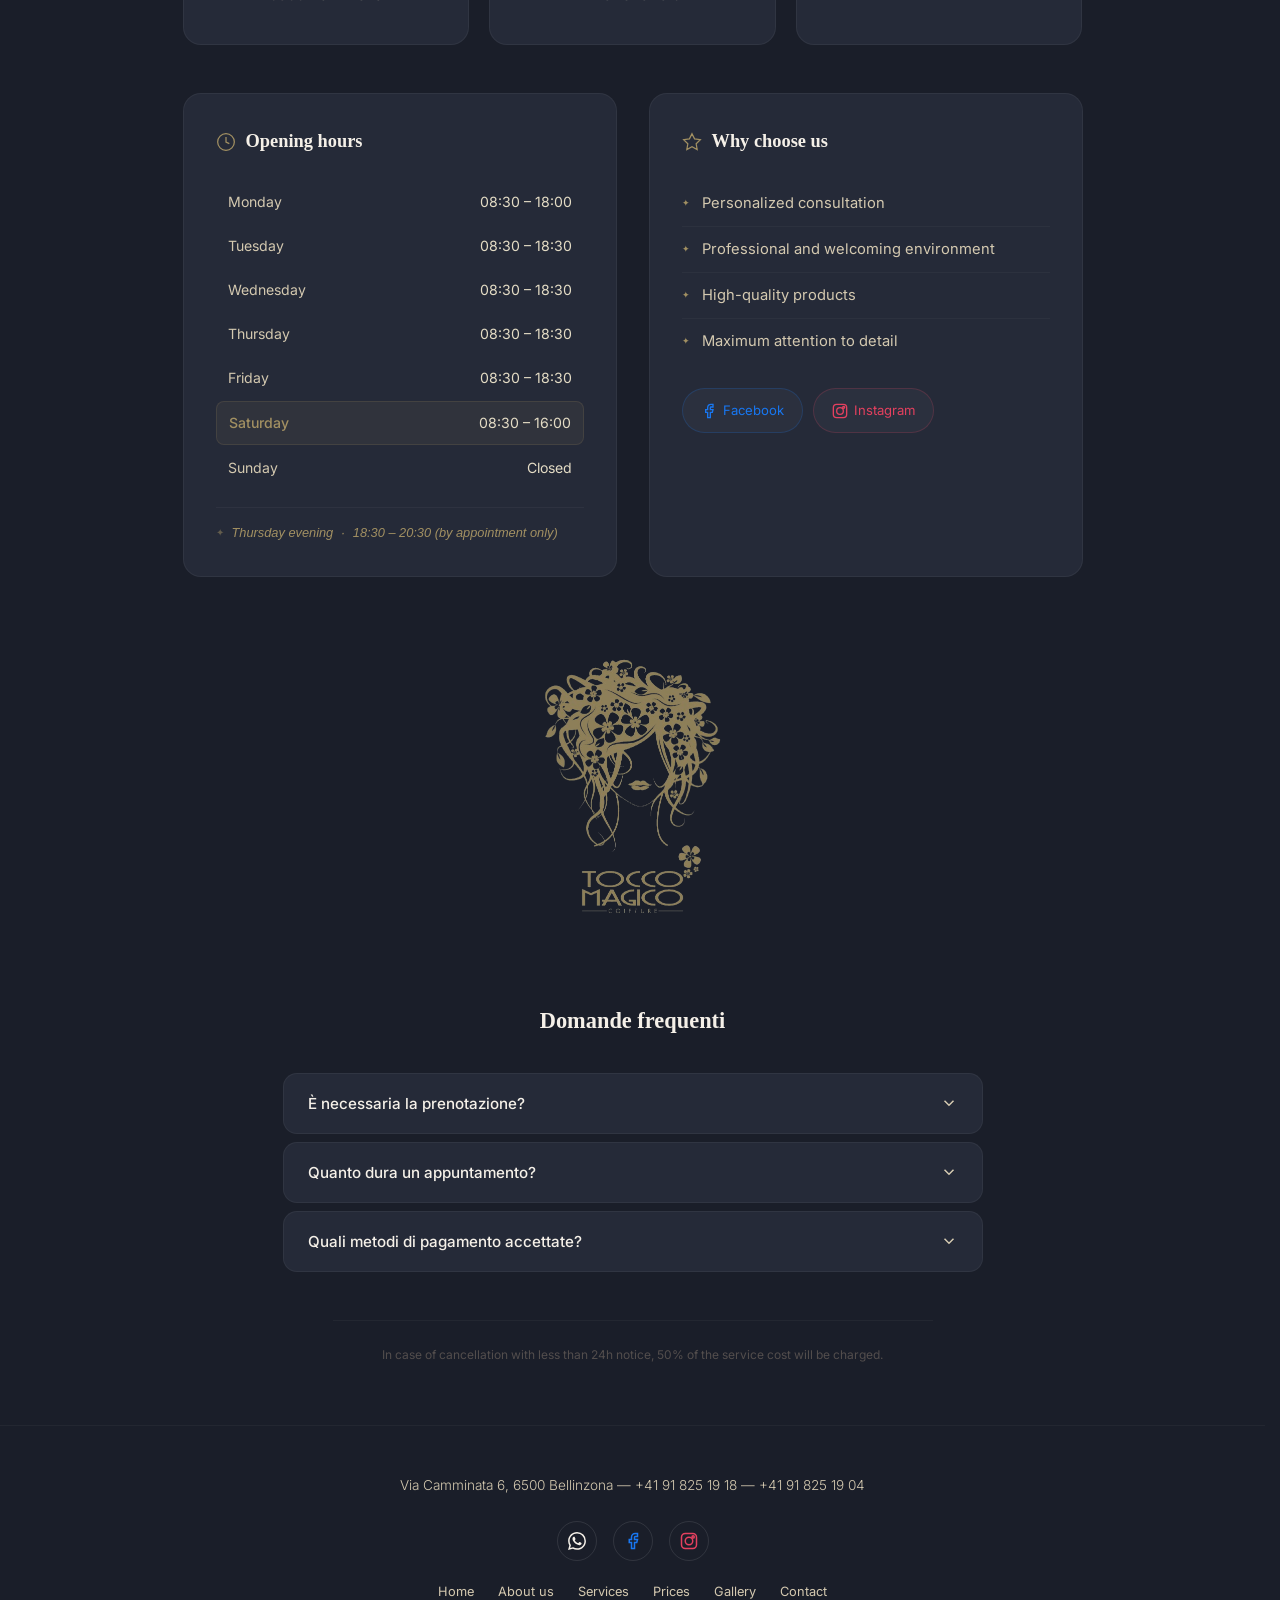
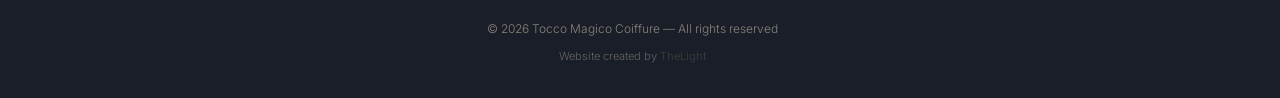
==== commit 670be113: "Refine responsive layout and remove WhatsApp references" ====
--- a/index.html
+++ b/index.html
@@ -4,7 +4,7 @@
   <meta charset="UTF-8">
   <meta name="viewport" content="width=device-width, initial-scale=1.0">
   <title>Tocco Magico Coiffure — Coiffure a Bellinzona</title>
-  <meta name="description" content="Tocco Magico Coiffure a Bellinzona: taglio, colore, trattamenti, acconciature matrimonio e manicure gel.">
+  <meta name="description" content="Tocco Magico Coiffure a Bellinzona: taglio, colore, trattamenti e acconciature per matrimonio ed eventi.">
   <link rel="icon" type="image/png" sizes="32x32" href="IMG/favicon-32.png">
   <link rel="icon" type="image/png" href="IMG/favicon.png">
   <link rel="apple-touch-icon" href="IMG/favicon.png">
@@ -102,10 +102,6 @@
               <h4 data-i18n="feature3_title">Matrimoni & eventi</h4>
               <p data-i18n="feature3_desc">Acconciature e make-up per rendere il tuo giorno indimenticabile.</p>
             </div>
-            <div class="about-feature reveal">
-              <h4 data-i18n="feature4_title">Nails</h4>
-              <p data-i18n="feature4_desc">Unghie eleganti e resistenti con gel semipermanente.</p>
-            </div>
           </div>
         </div>
       </div>
@@ -118,7 +114,7 @@
       <div class="services-header reveal">
         <div class="section-label" data-i18n="services_label">I nostri servizi</div>
         <h2 class="section-title" data-i18n="services_title">Il tuo stile, la nostra passione</h2>
-        <p class="section-sub" data-i18n="services_desc">Taglio, colore, trattamenti, extensions, styling e nails — scopri tutti i nostri servizi e prezzi.</p>
+        <p class="section-sub" data-i18n="services_desc">Taglio, colore, trattamenti, extensions e styling — scopri tutti i nostri servizi e prezzi.</p>
       </div>
       <div class="services-grid">
         <div class="service-card reveal">
@@ -140,15 +136,6 @@
           <h3 data-i18n="service4_title">Extensions & Parrucche</h3>
           <p data-i18n="service4_desc">Ciocchette, fasce e parrucche per un look da sogno.</p>
           <span class="price"><a href="listing/listino.html" data-i18n="view_price">Vedi listino →</a></span>
-        </div>
-        <div class="service-card reveal">
-          <h3 data-i18n="service5_title">Uomo & Bambino</h3>
-          <p data-i18n="service5_desc">Taglio uomo, macchinetta, torni e taglio bambini/studenti.</p>
-          <span class="price"><a href="listing/listino.html" data-i18n="view_price">Vedi listino →</a></span>
-        </div>
-        <div class="service-card reveal">
-          <h3 data-i18n="service6_title">Nails</h3>
-          <p data-i18n="service6_desc">Manicure, semipermanente, refill, ricostruzione, pedicure e nail art.</p>
           <span class="price"><a href="listing/listino.html" data-i18n="view_price">Vedi listino →</a></span>
         </div>
       </div>
@@ -290,9 +277,8 @@
             </li>
           </ul>
           <div class="social-row">
-            <a href="https://wa.me/41918251918" target="_blank" rel="noopener" class="social-pill social-pill-wa">
+            <a hidden>
               <svg width="16" height="16" viewBox="0 0 24 24" fill="currentColor"><path d="M17.472 14.382c-.297-.149-1.758-.867-2.03-.967-.273-.099-.471-.148-.67.15-.197.297-.767.966-.94 1.164-.173.199-.347.223-.644.075-.297-.15-1.255-.463-2.39-1.475-.883-.788-1.48-1.761-1.653-2.059-.173-.297-.018-.458.13-.606.134-.133.298-.347.446-.52.149-.174.198-.298.298-.497.099-.198.05-.371-.025-.52-.075-.149-.669-1.612-.916-2.207-.242-.579-.487-.5-.669-.51-.173-.008-.371-.01-.57-.01-.198 0-.52.074-.792.372-.272.297-1.04 1.016-1.04 2.479 0 1.462 1.065 2.875 1.213 3.074.149.198 2.096 3.2 5.077 4.487.709.306 1.262.489 1.694.625.712.227 1.36.195 1.871.118.571-.085 1.758-.719 2.006-1.413.248-.694.248-1.289.173-1.413-.074-.124-.272-.198-.57-.347m-5.421 7.403h-.004a9.87 9.87 0 01-5.031-1.378l-.361-.214-3.741.982.998-3.648-.235-.374a9.86 9.86 0 01-1.51-5.26c.001-5.45 4.436-9.884 9.888-9.884 2.64 0 5.122 1.03 6.988 2.898a9.825 9.825 0 012.893 6.994c-.003 5.45-4.437 9.884-9.885 9.884m8.413-18.297A11.815 11.815 0 0012.05 0C5.495 0 .16 5.335.157 11.892c0 2.096.547 4.142 1.588 5.945L.057 24l6.305-1.654a11.882 11.882 0 005.683 1.448h.005c6.554 0 11.89-5.335 11.893-11.893a11.821 11.821 0 00-3.48-8.413Z"/></svg>
-              WhatsApp
             </a>
             <a href="https://www.facebook.com/toccomagicocoiffure" target="_blank" rel="noopener" class="social-pill social-pill-fb">
               <svg width="16" height="16" viewBox="0 0 24 24" fill="none" stroke="currentColor" stroke-width="2"><path d="M18 2h-3a5 5 0 0 0-5 5v3H7v4h3v8h4v-8h3l1-4h-4V7a1 1 0 0 1 1-1h3z"/></svg>
@@ -319,7 +305,7 @@
               <svg class="faq-chevron" width="18" height="18" viewBox="0 0 24 24" fill="none" stroke="currentColor" stroke-width="2"><polyline points="6 9 12 15 18 9"/></svg>
             </button>
             <div class="faq-answer">
-              <p>La prenotazione è consigliata per garantirti il posto preferito, soprattutto nei giorni di maggior affluenza. Puoi prenotare facilmente tramite WhatsApp o telefonando direttamente al salone.</p>
+              <p>La prenotazione è consigliata per garantirti il posto preferito, soprattutto nei giorni di maggior affluenza. Puoi prenotare telefonando direttamente al salone o scrivendo via email.</p>
             </div>
           </div>
           <div class="faq-item">
@@ -354,7 +340,7 @@
     <div class="container">
       <p>Via Camminata 6, 6500 Bellinzona — +41 91 825 19 18 — +41 91 825 19 04</p>
       <div class="social-links">
-        <a href="https://wa.me/41918251918" target="_blank" rel="noopener" aria-label="WhatsApp">
+        <a hidden>
           <svg width="18" height="18" viewBox="0 0 24 24" fill="currentColor"><path d="M17.472 14.382c-.297-.149-1.758-.867-2.03-.967-.273-.099-.471-.148-.67.15-.197.297-.767.966-.94 1.164-.173.199-.347.223-.644.075-.297-.15-1.255-.463-2.39-1.475-.883-.788-1.48-1.761-1.653-2.059-.173-.297-.018-.458.13-.606.134-.133.298-.347.446-.52.149-.174.198-.298.298-.497.099-.198.05-.371-.025-.52-.075-.149-.669-1.612-.916-2.207-.242-.579-.487-.5-.669-.51-.173-.008-.371-.01-.57-.01-.198 0-.52.074-.792.372-.272.297-1.04 1.016-1.04 2.479 0 1.462 1.065 2.875 1.213 3.074.149.198 2.096 3.2 5.077 4.487.709.306 1.262.489 1.694.625.712.227 1.36.195 1.871.118.571-.085 1.758-.719 2.006-1.413.248-.694.248-1.289.173-1.413-.074-.124-.272-.198-.57-.347m-5.421 7.403h-.004a9.87 9.87 0 01-5.031-1.378l-.361-.214-3.741.982.998-3.648-.235-.374a9.86 9.86 0 01-1.51-5.26c.001-5.45 4.436-9.884 9.888-9.884 2.64 0 5.122 1.03 6.988 2.898a9.825 9.825 0 012.893 6.994c-.003 5.45-4.437 9.884-9.885 9.884m8.413-18.297A11.815 11.815 0 0012.05 0C5.495 0 .16 5.335.157 11.892c0 2.096.547 4.142 1.588 5.945L.057 24l6.305-1.654a11.882 11.882 0 005.683 1.448h.005c6.554 0 11.89-5.335 11.893-11.893a11.821 11.821 0 00-3.48-8.413Z"/></svg>
         </a>
         <a href="https://www.facebook.com/toccomagicocoiffure" target="_blank" rel="noopener" aria-label="Facebook">
@@ -368,7 +354,7 @@
         <a href="#hero" data-i18n="footer_home">Home</a>
         <a href="#about" data-i18n="footer_about">Chi siamo</a>
         <a href="#services" data-i18n="footer_services">Servizi</a>
-        <a href="#services" data-i18n="footer_price">Listino</a>
+        <a href="listing/listino.html" data-i18n="footer_price">Listino</a>
         <a href="#gallery" data-i18n="footer_gallery">Galleria</a>
         <a href="#contact" data-i18n="footer_contact">Contatti</a>
       </div>
--- a/assets/css/style.css
+++ b/assets/css/style.css
@@ -232,37 +232,13 @@
   display: flex;
   align-items: center;
   position: relative;
-  background: linear-gradient(135deg, var(--dark) 0%, #252a38 50%, #1e2330 100%);
+  background: var(--dark);
   padding-top: 60px;
   padding-bottom: 160px;
 }
 
 #about {
   margin-top: 40px;
-}
-
-.hero::before {
-  content: '';
-  position: absolute;
-  top: -50%;
-  right: -30%;
-  width: 800px;
-  height: 800px;
-  border-radius: 50%;
-  background: radial-gradient(circle, rgba(139, 125, 114, 0.08) 0%, transparent 70%);
-  pointer-events: none;
-}
-
-.hero::after {
-  content: '';
-  position: absolute;
-  bottom: -30%;
-  left: -20%;
-  width: 600px;
-  height: 600px;
-  border-radius: 50%;
-  background: radial-gradient(circle, rgba(201, 185, 154, 0.06) 0%, transparent 70%);
-  pointer-events: none;
 }
 
 .hero-content {
@@ -281,7 +257,7 @@
   height: 320px;
   width: auto;
   flex-shrink: 0;
-  filter: drop-shadow(0 0 40px rgba(162, 144, 98, 0.3));
+  filter: drop-shadow(0 8px 18px rgba(0, 0, 0, 0.25));
   animation: fadeInUp 0.8s ease forwards;
 }
 
@@ -316,12 +292,7 @@
   opacity: 0;
 }
 
-.hero h1 span {
-  background: linear-gradient(135deg, var(--primary), var(--primary-light));
-  -webkit-background-clip: text;
-  -webkit-text-fill-color: transparent;
-  background-clip: text;
-}
+.hero h1 span { color: var(--primary); }
 
 .hero p {
   font-size: 1.1rem;
@@ -562,9 +533,9 @@
 }
 
 .service-card:hover {
-  transform: translateY(-8px);
+  transform: translateY(-3px);
   border-color: rgba(139, 125, 114, 0.25);
-  box-shadow: 0 20px 60px rgba(0, 0, 0, 0.4);
+  box-shadow: 0 8px 20px rgba(0, 0, 0, 0.22);
 }
 
 .service-card:hover::before { transform: scaleX(1); }
@@ -676,27 +647,6 @@
   flex-wrap: wrap;
 }
 
-.cta-whatsapp {
-  display: inline-flex;
-  align-items: center;
-  gap: 12px;
-  background: #25D366;
-  color: #fff;
-  font-size: 1.05rem;
-  font-weight: 500;
-  padding: 18px 36px;
-  border-radius: 60px;
-  transition: all 0.4s cubic-bezier(.25,.8,.25,1);
-  box-shadow: 0 4px 24px rgba(37, 211, 102, 0.2);
-}
-
-.cta-whatsapp:hover {
-  background: #1fb855;
-  transform: translateY(-3px);
-  box-shadow: 0 8px 40px rgba(37, 211, 102, 0.4), 0 0 0 4px rgba(37, 211, 102, 0.1);
-  color: #fff;
-}
-
 .cta-phone {
   display: inline-flex;
   align-items: center;
@@ -790,9 +740,9 @@
 .contact-bottom {
   display: grid;
   grid-template-columns: 1fr 1fr;
-  gap: 20px;
+  gap: 32px;
   max-width: 900px;
-  margin: 0 auto 56px;
+  margin: 8px auto 56px;
 }
 
 .contact-hours-card,
@@ -921,17 +871,6 @@
   border-color: var(--primary);
   color: var(--primary);
   background: rgba(201,169,110,0.06);
-}
-
-.social-pill-wa {
-  color: #25D366;
-  border-color: rgba(37,211,102,0.2);
-}
-
-.social-pill-wa:hover {
-  background: rgba(37,211,102,0.1);
-  border-color: #25D366;
-  color: #25D366;
 }
 
 .social-pill-fb {
@@ -1076,10 +1015,12 @@
 
 /* ===== FOOTER ===== */
 .footer {
-  padding: 48px 0;
+  padding: 48px 0 32px;
   text-align: center;
   border-top: 1px solid rgba(255, 255, 255, 0.04);
 }
+
+.footer .container { min-width: 0; }
 
 .footer .logo {
   font-size: 1.4rem;
@@ -1094,11 +1035,14 @@
   font-size: 0.85rem;
   color: var(--beige-dark);
   font-weight: 300;
+  overflow-wrap: anywhere;
 }
 
 .footer-links {
   display: flex;
   justify-content: center;
+  align-items: center;
+  flex-wrap: wrap;
   gap: 24px;
   margin-top: 20px;
 }
@@ -1134,9 +1078,6 @@
   border-color: var(--primary);
   background: rgba(139, 125, 114, 0.1);
 }
-
-.social-links a[aria-label="WhatsApp"] { color: #25D366; }
-.social-links a[aria-label="WhatsApp"]:hover { border-color: #25D366; background: rgba(37,211,102,0.1); }
 
 .social-links a[aria-label="Facebook"] { color: #1877F2; }
 .social-links a[aria-label="Facebook"]:hover { border-color: #1877F2; background: rgba(24,119,242,0.1); }
@@ -1236,10 +1177,13 @@
 }
 
 @media (max-width: 768px) {
+  .container { padding-left: 18px; padding-right: 18px; }
+  .header { padding: 16px 0; }
+
   .nav-links {
     position: fixed;
     top: 0; right: -100%;
-    width: 280px;
+    width: min(280px, 86vw);
     height: 100vh;
     background: var(--dark);
     backdrop-filter: blur(20px);
@@ -1273,6 +1217,24 @@
   .contact-cards { grid-template-columns: 1fr; max-width: 400px; }
   .contact-bottom { grid-template-columns: 1fr; }
 
+  .contact-hours-card,
+  .contact-why-card { padding: 24px 18px; }
+
+  .hours-grid .hours-row {
+    gap: 12px;
+    padding-left: 8px;
+    padding-right: 8px;
+    font-size: 0.82rem;
+  }
+
+  .social-row { flex-wrap: wrap; }
+  .social-pill { flex: 1 1 120px; justify-content: center; }
+
+  .footer { padding-top: 36px; }
+  .footer-links { gap: 12px 18px; }
+  .footer-links a { font-size: 0.78rem; }
+  .footer p { font-size: 0.78rem; line-height: 1.6; }
+
   .section { padding: 60px 0; }
 
   .hero h1 { font-size: clamp(2.2rem, 10vw, 3.5rem); }
@@ -1287,7 +1249,15 @@
 }
 
 @media (max-width: 480px) {
+  .container { padding-left: 14px; padding-right: 14px; }
+  .section { padding: 48px 0; }
   .gallery-grid { grid-template-columns: repeat(2, 1fr); gap: 8px; }
   .hero-actions { flex-direction: column; }
   .btn { width: 100%; justify-content: center; }
-}
+
+  .contact-card { padding: 26px 18px; }
+  .hours-grid .hours-row { align-items: flex-start; }
+  .hours-grid .hours-row span:last-child { text-align: right; }
+  .footer-links { gap: 10px 14px; }
+  .social-links { gap: 12px; }
+}
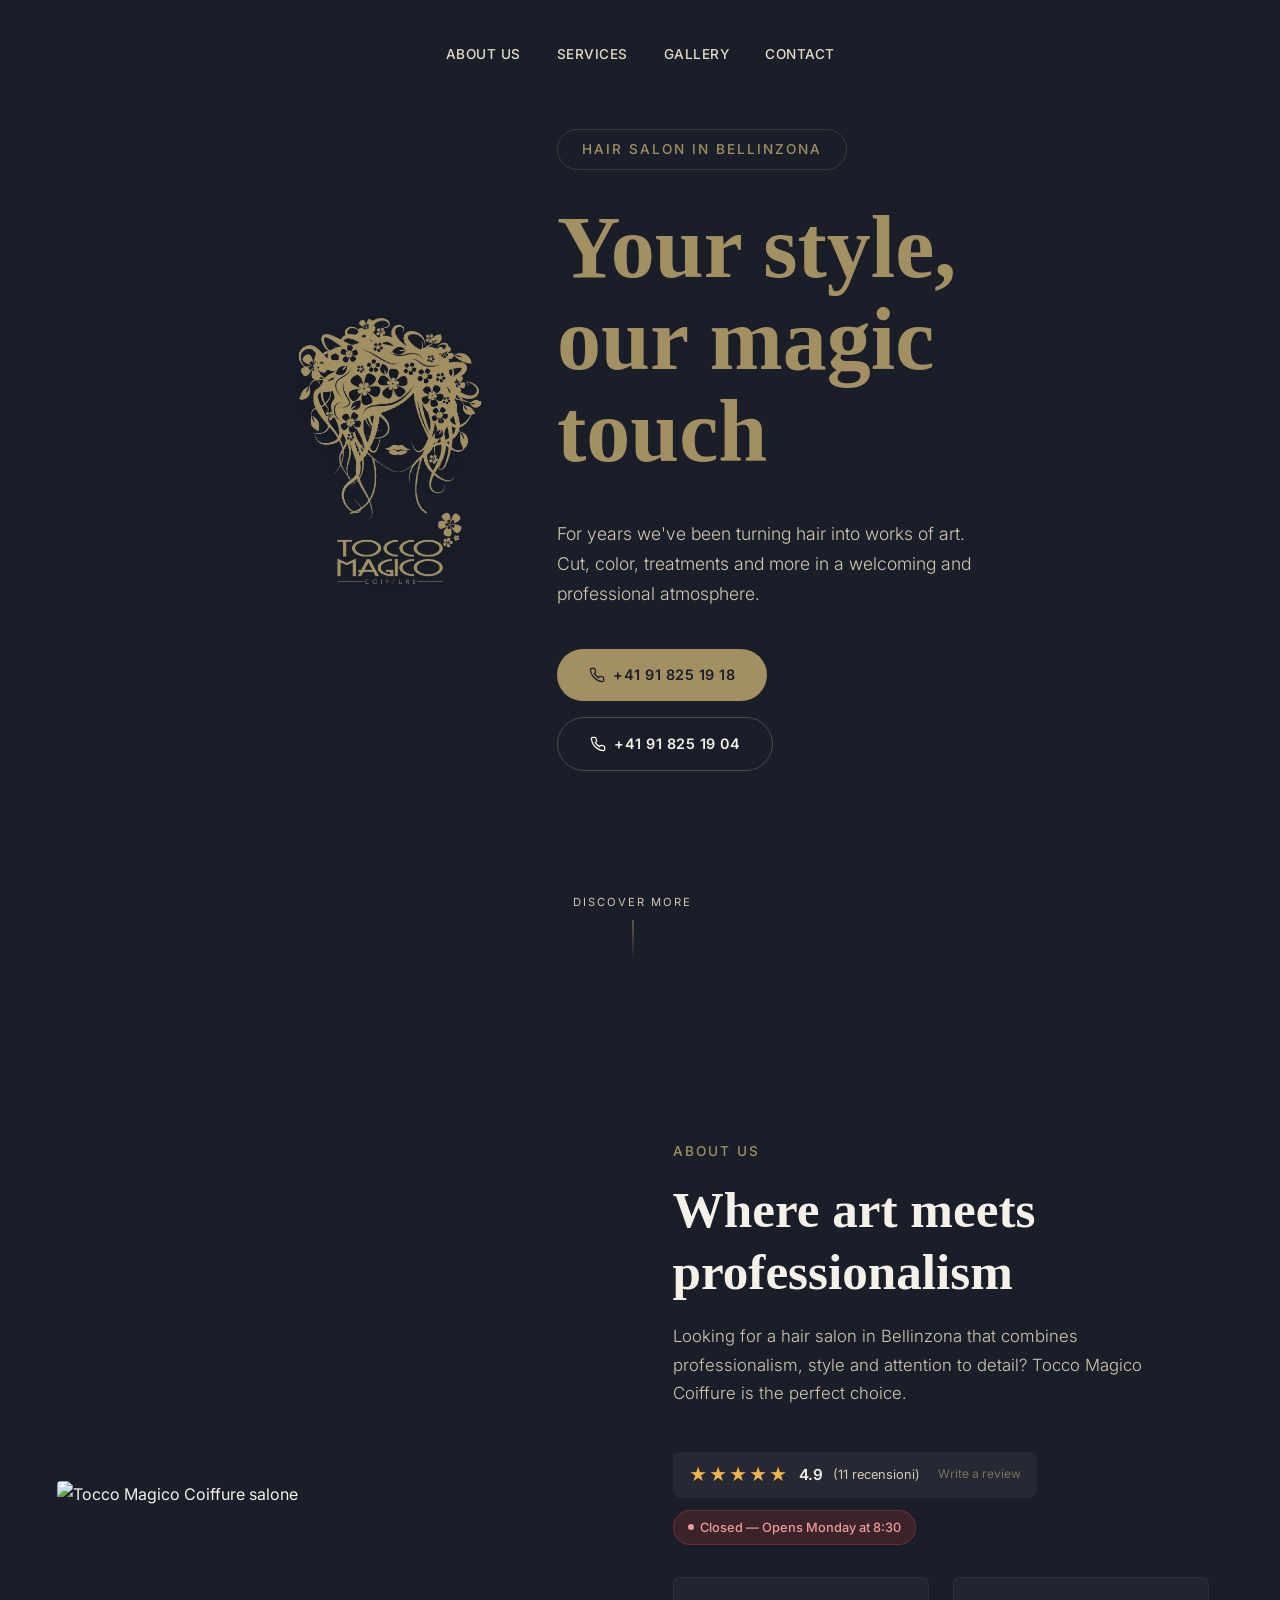
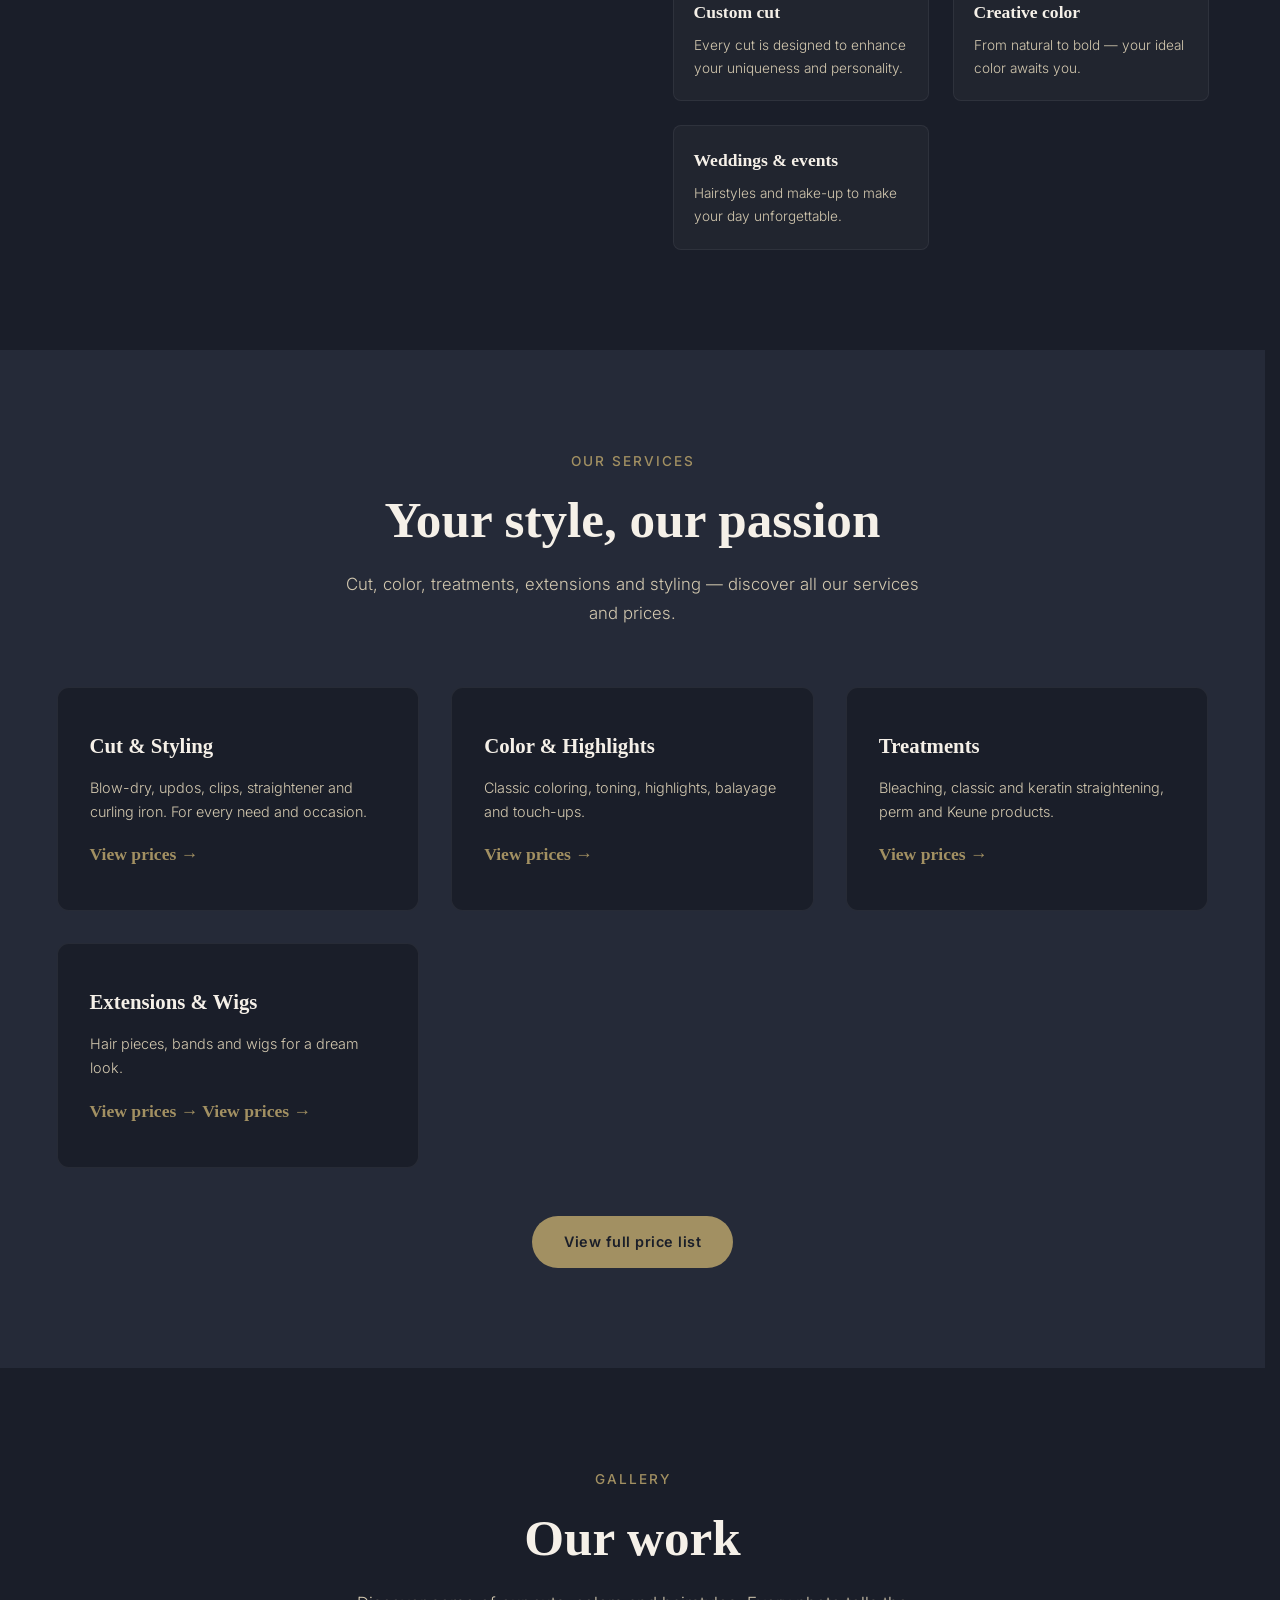
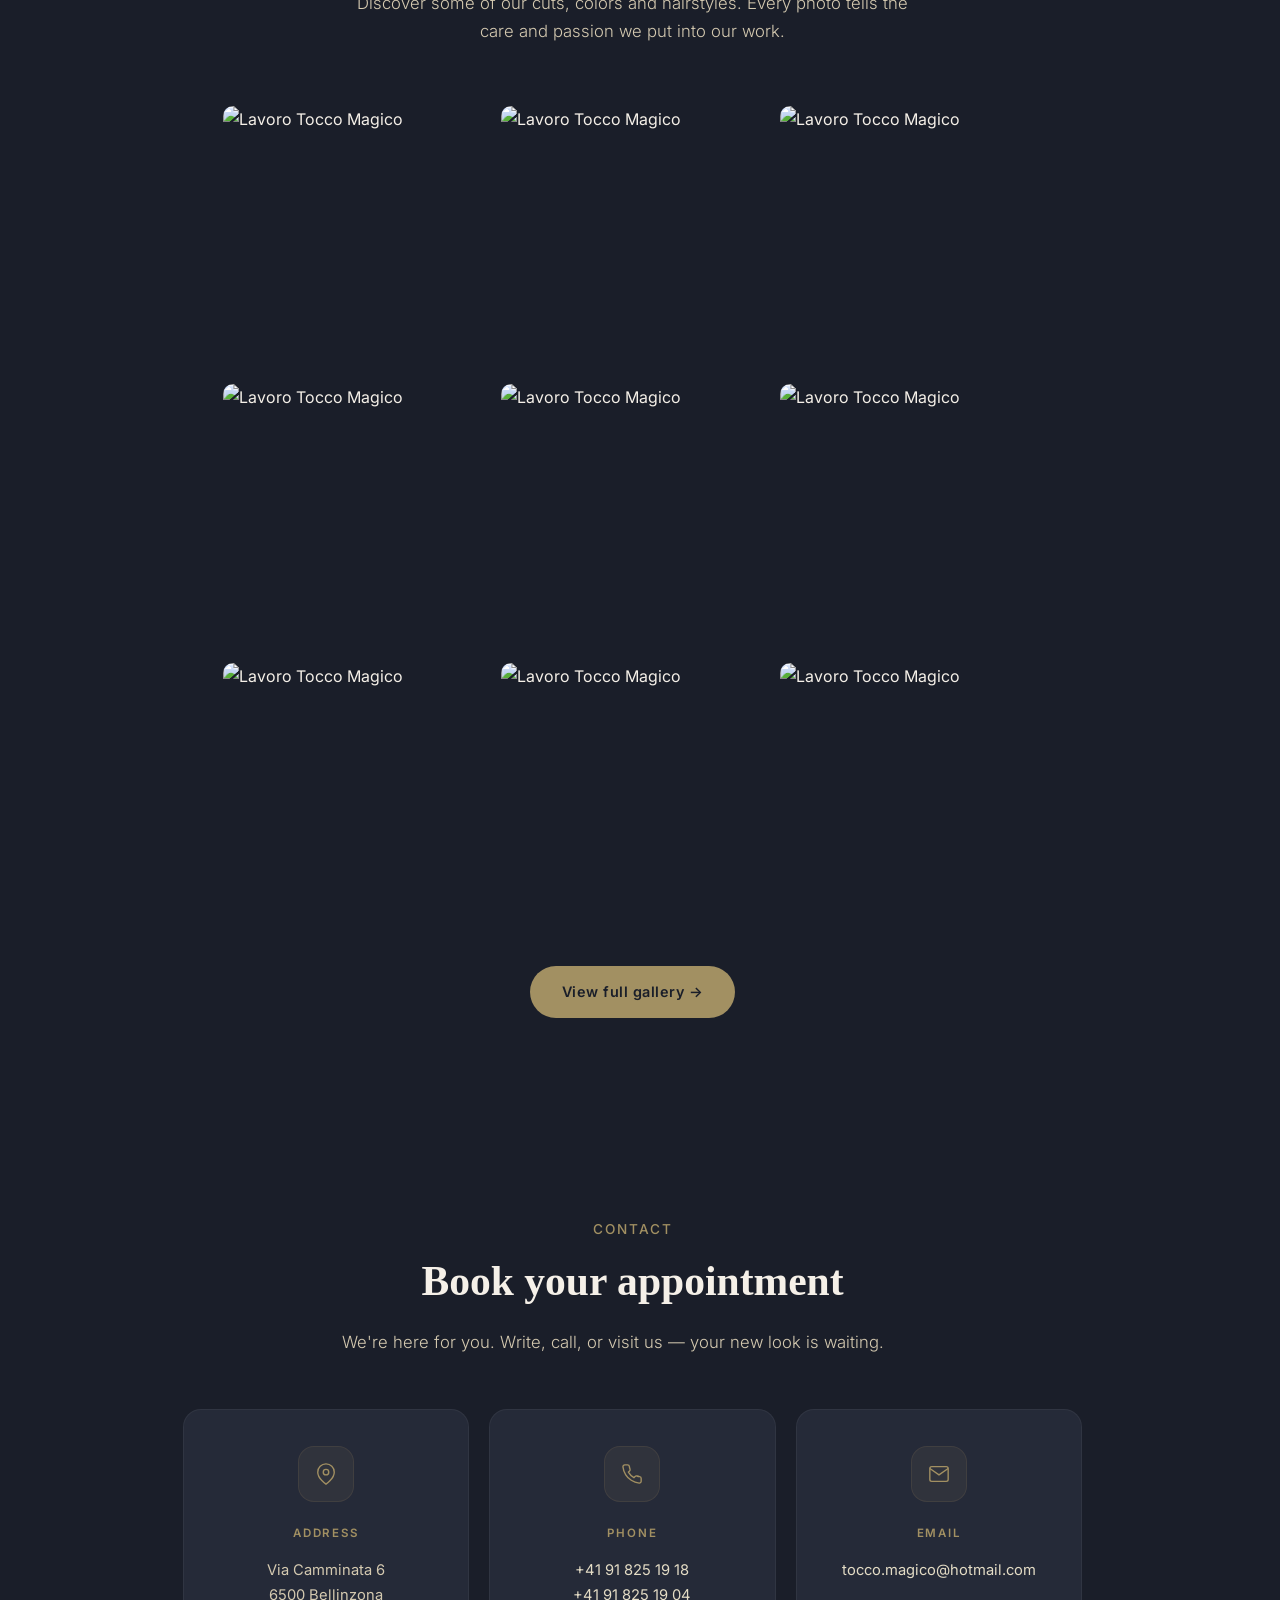
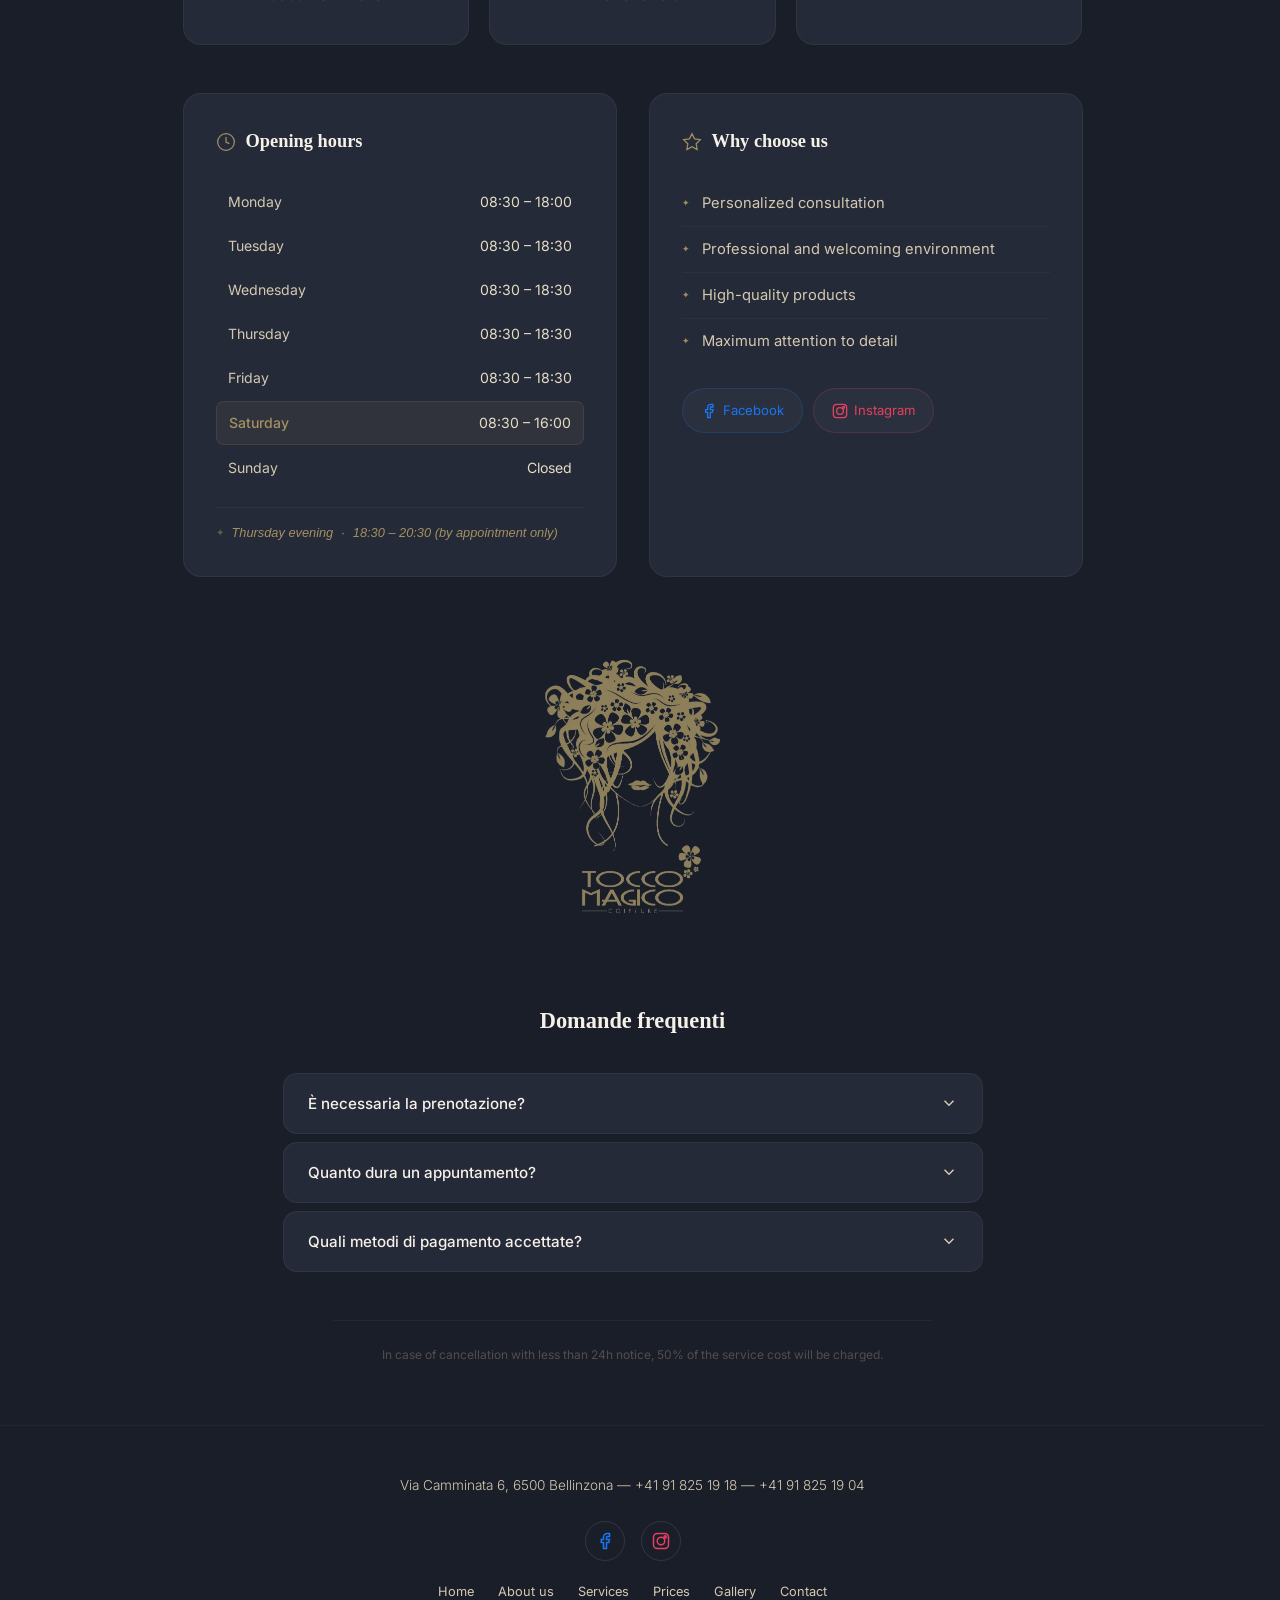
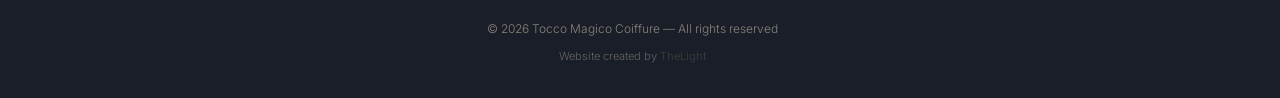
==== commit aa377953: "Remove WhatsApp references and fix mobile horizontal overflow" ====
--- a/index.html
+++ b/index.html
@@ -277,9 +277,7 @@
             </li>
           </ul>
           <div class="social-row">
-            <a hidden>
-              <svg width="16" height="16" viewBox="0 0 24 24" fill="currentColor"><path d="M17.472 14.382c-.297-.149-1.758-.867-2.03-.967-.273-.099-.471-.148-.67.15-.197.297-.767.966-.94 1.164-.173.199-.347.223-.644.075-.297-.15-1.255-.463-2.39-1.475-.883-.788-1.48-1.761-1.653-2.059-.173-.297-.018-.458.13-.606.134-.133.298-.347.446-.52.149-.174.198-.298.298-.497.099-.198.05-.371-.025-.52-.075-.149-.669-1.612-.916-2.207-.242-.579-.487-.5-.669-.51-.173-.008-.371-.01-.57-.01-.198 0-.52.074-.792.372-.272.297-1.04 1.016-1.04 2.479 0 1.462 1.065 2.875 1.213 3.074.149.198 2.096 3.2 5.077 4.487.709.306 1.262.489 1.694.625.712.227 1.36.195 1.871.118.571-.085 1.758-.719 2.006-1.413.248-.694.248-1.289.173-1.413-.074-.124-.272-.198-.57-.347m-5.421 7.403h-.004a9.87 9.87 0 01-5.031-1.378l-.361-.214-3.741.982.998-3.648-.235-.374a9.86 9.86 0 01-1.51-5.26c.001-5.45 4.436-9.884 9.888-9.884 2.64 0 5.122 1.03 6.988 2.898a9.825 9.825 0 012.893 6.994c-.003 5.45-4.437 9.884-9.885 9.884m8.413-18.297A11.815 11.815 0 0012.05 0C5.495 0 .16 5.335.157 11.892c0 2.096.547 4.142 1.588 5.945L.057 24l6.305-1.654a11.882 11.882 0 005.683 1.448h.005c6.554 0 11.89-5.335 11.893-11.893a11.821 11.821 0 00-3.48-8.413Z"/></svg>
-            </a>
+            
             <a href="https://www.facebook.com/toccomagicocoiffure" target="_blank" rel="noopener" class="social-pill social-pill-fb">
               <svg width="16" height="16" viewBox="0 0 24 24" fill="none" stroke="currentColor" stroke-width="2"><path d="M18 2h-3a5 5 0 0 0-5 5v3H7v4h3v8h4v-8h3l1-4h-4V7a1 1 0 0 1 1-1h3z"/></svg>
               Facebook
@@ -340,9 +338,7 @@
     <div class="container">
       <p>Via Camminata 6, 6500 Bellinzona — +41 91 825 19 18 — +41 91 825 19 04</p>
       <div class="social-links">
-        <a hidden>
-          <svg width="18" height="18" viewBox="0 0 24 24" fill="currentColor"><path d="M17.472 14.382c-.297-.149-1.758-.867-2.03-.967-.273-.099-.471-.148-.67.15-.197.297-.767.966-.94 1.164-.173.199-.347.223-.644.075-.297-.15-1.255-.463-2.39-1.475-.883-.788-1.48-1.761-1.653-2.059-.173-.297-.018-.458.13-.606.134-.133.298-.347.446-.52.149-.174.198-.298.298-.497.099-.198.05-.371-.025-.52-.075-.149-.669-1.612-.916-2.207-.242-.579-.487-.5-.669-.51-.173-.008-.371-.01-.57-.01-.198 0-.52.074-.792.372-.272.297-1.04 1.016-1.04 2.479 0 1.462 1.065 2.875 1.213 3.074.149.198 2.096 3.2 5.077 4.487.709.306 1.262.489 1.694.625.712.227 1.36.195 1.871.118.571-.085 1.758-.719 2.006-1.413.248-.694.248-1.289.173-1.413-.074-.124-.272-.198-.57-.347m-5.421 7.403h-.004a9.87 9.87 0 01-5.031-1.378l-.361-.214-3.741.982.998-3.648-.235-.374a9.86 9.86 0 01-1.51-5.26c.001-5.45 4.436-9.884 9.888-9.884 2.64 0 5.122 1.03 6.988 2.898a9.825 9.825 0 012.893 6.994c-.003 5.45-4.437 9.884-9.885 9.884m8.413-18.297A11.815 11.815 0 0012.05 0C5.495 0 .16 5.335.157 11.892c0 2.096.547 4.142 1.588 5.945L.057 24l6.305-1.654a11.882 11.882 0 005.683 1.448h.005c6.554 0 11.89-5.335 11.893-11.893a11.821 11.821 0 00-3.48-8.413Z"/></svg>
-        </a>
+        
         <a href="https://www.facebook.com/toccomagicocoiffure" target="_blank" rel="noopener" aria-label="Facebook">
           <svg width="18" height="18" viewBox="0 0 24 24" fill="none" stroke="currentColor" stroke-width="2"><path d="M18 2h-3a5 5 0 0 0-5 5v3H7v4h3v8h4v-8h3l1-4h-4V7a1 1 0 0 1 1-1h3z"/></svg>
         </a>
--- a/assets/css/style.css
+++ b/assets/css/style.css
@@ -22,14 +22,24 @@
 
 *, *::before, *::after { margin: 0; padding: 0; box-sizing: border-box; }
 
-html { scroll-behavior: smooth; scrollbar-gutter: stable; }
+html {
+  scroll-behavior: smooth;
+  scrollbar-gutter: stable;
+  width: 100%;
+  max-width: 100%;
+  overflow-x: hidden;
+  overflow-x: clip;
+}
 
 body {
   font-family: var(--font-sans);
   color: var(--light);
   background: var(--dark);
   line-height: 1.7;
+  width: 100%;
+  max-width: 100%;
   overflow-x: hidden;
+  overflow-x: clip;
 }
 
 ::selection { background: var(--primary); color: var(--dark); }
@@ -37,6 +47,26 @@
 a { color: inherit; text-decoration: none; }
 ul { list-style: none; }
 img { max-width: 100%; height: auto; display: block; }
+
+.contact-card p,
+.contact-card p a,
+.hours-note,
+.why-list li,
+.contact-sub,
+.section-sub,
+.service-card p,
+.about-feature p,
+.hero p,
+.hero-actions .btn,
+.rating {
+  overflow-wrap: break-word;
+  word-wrap: break-word;
+}
+
+.contact-card p a {
+  overflow-wrap: anywhere;
+  word-break: break-word;
+}
 
 .container {
   max-width: 1200px;
@@ -253,6 +283,10 @@
   gap: 60px;
 }
 
+.hero-layout > *,
+.about-grid > *,
+.contact-bottom > * { min-width: 0; }
+
 .hero-logo {
   height: 320px;
   width: auto;
@@ -1177,6 +1211,7 @@
 }
 
 @media (max-width: 768px) {
+  body { touch-action: pan-y; }
   .container { padding-left: 18px; padding-right: 18px; }
   .header { padding: 16px 0; }
 
